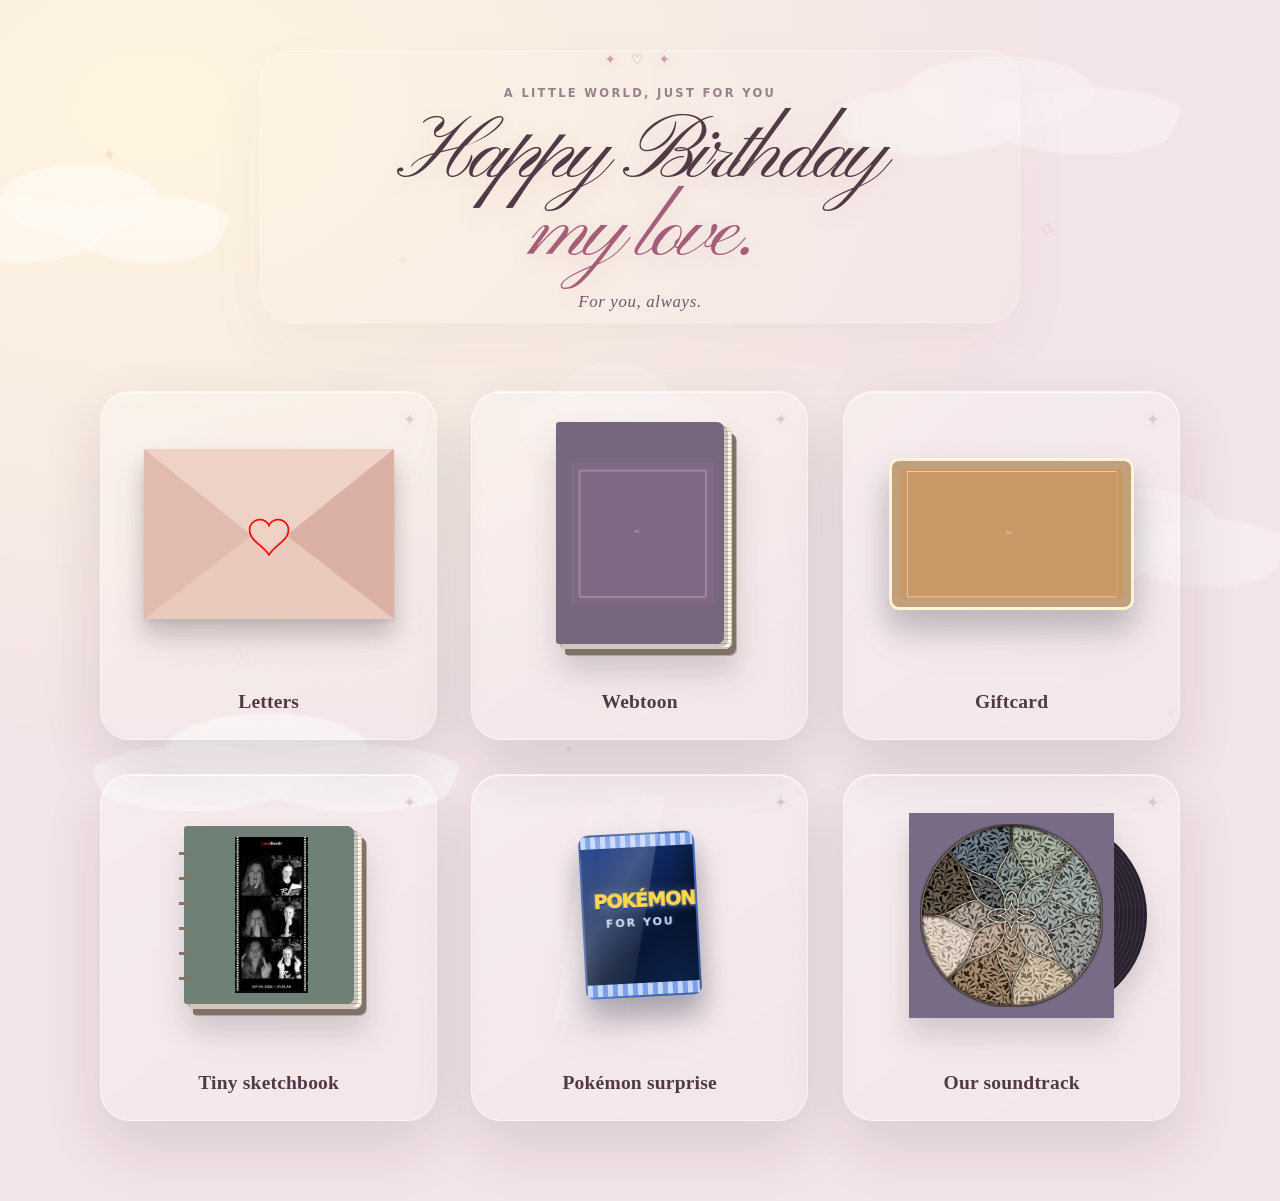
==== index.html @ f8a410ca "Update index.html" ====
<!doctype html>
<html lang="de">
<head>
  <meta charset="utf-8">
  <meta name="viewport" content="width=device-width,initial-scale=1">
  <title>Happy Birthday, my love</title>
  <link rel="stylesheet" href="style.css?v=20-clean-hover">
</head>
<body data-view="home" class="pretty-site">
  <!-- Hintergrund und Startansicht; die Inhalte stehen direkt im Script darunter. -->
  <div class="cloud-sky" aria-hidden="true"><i></i><i></i><i></i><i></i><i></i></div>
<div class="heart-sky" aria-hidden="true"><span style="--i:0;--x:3%;--size:12px;--duration:16s;--delay:-0s">✦</span><span style="--i:1;--x:20%;--size:18px;--duration:19s;--delay:-2s">✦</span><span style="--i:2;--x:37%;--size:24px;--duration:22s;--delay:-4s">✦</span><span style="--i:3;--x:54%;--size:12px;--duration:25s;--delay:-6s">✦</span><span style="--i:4;--x:71%;--size:18px;--duration:28s;--delay:-8s">✦</span><span style="--i:5;--x:88%;--size:24px;--duration:16s;--delay:-10s">✦</span><span style="--i:6;--x:5%;--size:12px;--duration:19s;--delay:-12s">✦</span><span style="--i:7;--x:22%;--size:18px;--duration:22s;--delay:-14s">✦</span><span style="--i:8;--x:39%;--size:24px;--duration:25s;--delay:-16s">✦</span><span style="--i:9;--x:56%;--size:12px;--duration:28s;--delay:-18s">✦</span><span style="--i:10;--x:73%;--size:18px;--duration:16s;--delay:-20s">✦</span><span style="--i:11;--x:90%;--size:24px;--duration:19s;--delay:-22s">✦</span><span style="--i:12;--x:7%;--size:12px;--duration:22s;--delay:-24s">✦</span><span style="--i:13;--x:24%;--size:18px;--duration:25s;--delay:-26s">✦</span><span style="--i:14;--x:41%;--size:24px;--duration:28s;--delay:-28s">✦</span><span style="--i:15;--x:58%;--size:12px;--duration:16s;--delay:-30s">✦</span></div>
<div class="symbol-sky" aria-hidden="true">
  <span style="--x:8%;--y:16%;--s:18px;--d:18s;--r:-12deg">✦</span>
  <span style="--x:18%;--y:72%;--s:22px;--d:23s;--r:16deg">♡</span>
  <span style="--x:31%;--y:28%;--s:14px;--d:20s;--r:8deg">✧</span>
  <span style="--x:44%;--y:82%;--s:18px;--d:24s;--r:-9deg">⋆</span>
  <span style="--x:57%;--y:18%;--s:21px;--d:21s;--r:13deg">♡</span>
  <span style="--x:69%;--y:66%;--s:16px;--d:19s;--r:-14deg">✦</span>
  <span style="--x:81%;--y:24%;--s:24px;--d:25s;--r:10deg">✧</span>
  <span style="--x:91%;--y:78%;--s:17px;--d:22s;--r:-6deg">⋆</span>
</div>
<main id="app"><header><p class="eyebrow">a little world, just for you</p><h1 tabindex="-1">Happy Birthday<br><em>my love.</em></h1><p class="subtitle">For you, always.</p></header><section class="collection" aria-label="Deine Sammlung"><a href="#letters" class="keepsake letters-link" data-open="letters" aria-label="Letters öffnen"><span class="animation-stage"><span class="object envelope animated-object"><span class="env-back"></span><span class="note"></span><span class="fold left-fold"></span><span class="fold right-fold"></span><span class="fold bottom-fold"></span><span class="flap"></span><span class="static-placeholder" aria-hidden="true"></span></span></span><span class="label">Letters</span></a><a href="#webtoon" class="keepsake webtoon-link" data-open="webtoon" aria-label="Webtoon öffnen"><span class="animation-stage"><span class="object book webtoon animated-object"><span class="pages"></span><span class="inner-page"></span><span class="cover"><span class="static-placeholder" aria-hidden="true"></span></span></span></span><span class="label">Webtoon</span></a><a href="#giftcard" class="keepsake giftcard-link" data-open="giftcard" aria-label="Giftcard öffnen"><span class="animation-stage"><span class="object gift animated-object"><span class="gift-face"><span class="static-placeholder" aria-hidden="true"></span></span></span></span><span class="label">Giftcard</span></a><a href="#sketchbook" class="keepsake sketchbook-link" data-open="sketchbook" aria-label="Tiny sketchbook öffnen"><span class="animation-stage"><span class="object book sketchbook animated-object"><span class="pages"></span><span class="inner-page"></span><span class="cover"><span class="static-placeholder" aria-hidden="true"></span></span></span></span><span class="label">Tiny sketchbook</span></a><a href="#pokemon" class="keepsake pokemon-link" data-open="pokemon" aria-label="Pokémon pack öffnen"><span class="animation-stage"><span class="object pokemon-pack-mini animated-object"><span class="pack-gloss"></span><span class="pack-badge">POKÉMON</span><span class="pack-sub">for you</span></span></span><span class="label">Pokémon surprise</span></a><a href="#vinyl" class="keepsake vinyl-link" data-open="vinyl" aria-label="Our soundtrack öffnen"><span class="animation-stage"><span class="object record animated-object"><span class="disc"></span><span class="sleeve"><span class="static-placeholder" aria-hidden="true"></span></span></span></span><span class="label">Our soundtrack</span></a></section><noscript>Bitte aktiviere JavaScript.</noscript></main>
  <div class="curtain" aria-hidden="true"></div>
<dialog id="image-viewer" aria-label="Große Bildansicht"><div class="viewer-frame"><button class="viewer-close" aria-label="Bild schließen" autofocus>×</button><img alt=""></div></dialog>
<script>
/* ======================================================================
   1. DEINE INHALTE — NUR DIESEN BEREICH BEARBEITEN
   ======================================================================
   Leere Bildpfade "" zeigen die eingebauten Platzhalter.
   Beispiel: "assets/webtoon/cover.png". PNG anschließend dort hochladen.
   Dateinamen sind Vorschläge, keine Pflicht. Groß-/Kleinschreibung beachten.
   Zeilenumbrüche im Brieftext: \n, oder mehrzeiligen Text in Backticks setzen.
   Weitere Bilder/Seiten durch Kopieren eines Eintrags ergänzen.
*/
window.CONTENT = {
  // PLATTENSPIELER: Bild innen auf dem aufgeklappten Deckel.
  playerLid: "assets/Vinyl2.JPG", // assets/music/lid.png

  // ZEHN BILDER IM HINTERGRUND — sichtbar, solange Musik läuft.
  musicPhotos: [
    "assets/Vinyl1.PNG", // assets/music/photo-01.png
    "assets/2.JPG", // assets/music/photo-02.png
    "assets/3.JPG", // assets/music/photo-03.png
    "assets/4.JPG", // assets/music/photo-04.png
    "assets/5.JPG", // assets/music/photo-05.png
    "assets/6.JPG", // assets/music/photo-06.png
    "assets/7.JPG", // assets/music/photo-07.png
    "assets/8.JPG", // assets/music/photo-08.png
    "assets/9.JPG", // assets/music/photo-09.png
    "assets/10.JPG"  // assets/music/photo-10.png
  ],
  // MUSIK: z. B. "assets/song.MP3"; leer = Demo-Melodie.
  audio: "assets/song.MP3",

  // MITTIGES BRIEFSIEGEL: z. B. "assets/seal.PNG"
  seal: "assets/seal.PNG",

  // TITELBILDER DER STARTSEITE
  covers: {
    webtoon: "",    // assets/webtoon/cover.png
    giftcard: "",   // assets/giftcards/cover.png
    sketchbook: "assets/15.JPG", // assets/sketchbook/cover.png
    vinyl: "assets/Vinyl1.PNG"       // assets/music/cover.png
  },

  // ZWEI HORIZONTALE GUTSCHEINE: Bild bleibt vollständig sichtbar.
  giftcards: [
    "", // assets/giftcards/card-01.png
    ""  // assets/giftcards/card-02.png
  ],

  // WEBTOON: Panels von oben nach unten, beliebig viele Einträge möglich.
  comic: [
    "", // assets/webtoon/panel-01.png
    "", // assets/webtoon/panel-02.png
    "", // assets/webtoon/panel-03.png
    ""  // assets/webtoon/panel-04.png
  ],

  // SKETCHBOOK: Jede innere Liste ist EINE Seite; 2–3 PNGs empfohlen.
  sketchPages: [
    ["assets/1.JPG", "assets/2.JPG", "assets/3.JPG"], // Seite 1: assets/sketchbook/page-01-a.png usw.
    ["assets/4.JPG", "assets/5.JPG", "assets/6.JPG"], // Seite 2
    ["assets/7.JPG", "assets/8.JPG", "assets/9.JPG"], // Seite 3
    ["assets/10.JPG", "assets/11.JPG", "assets/12.JPG"], // Seite 4
    ["assets/13.JPG", "assets/14.JPG", "assets/15.JPG"], // Seite 5
    ["assets/16.JPG", "assets/17.JPG", "assets/18.JPG"], // Seite 6
    ["", "", ""], // Seite 7
    ["", "", ""]  // Seite 8
  ],

  // POKÉMON PACK: Hier später einfach deine Dateien einsetzen.
  pokemon: {
    packCover: "", // z. B. assets/pokemon/pack.png
    reveals: [
      "assets/pokemon1.PNG", // assets/pokemon/photo-01.png
      "assets/pokemon2.PNG", // assets/pokemon/photo-02.png
      "assets/pokemon3.PNG", // assets/pokemon/photo-03.png
      "assets/pokemon4.PNG"  // assets/pokemon/finale.gif
    ]
  },

  // BRIEFE: title = Bezeichnung, audio = MP3-Pfad, image = optionales PNG.
  // Beispiel: audio: "assets/letters/open-if-sad.mp3"
  letters: [
    // BRIEF 01
    { title: "Open if it is your birthday", audio: "assets/birthday.mp3", image: "" },
    // BRIEF 02
    { title: "Open if you miss me…", audio: "", image: "" },
    // BRIEF 03
    { title: "Open if you can't sleep…", audio: "", image: "" },
    // BRIEF 04
    { title: "Open if you need a hug…", audio: "", image: "" },
    // BRIEF 05
    { title: "Open if you feel happy…", audio: "", image: "" },
    // BRIEF 06
    { title: "Open if it's raining…", audio: "", image: "" },
    // BRIEF 07
    { title: "Open if you're overthinking…", audio: "", image: "" },
    // BRIEF 08
    { title: "Open if you need courage…", audio: "", image: "" },
    // BRIEF 09
    { title: "Open if you feel lonely…", audio: "", image: "" },
    // BRIEF 10
    { title: "Open if you need a smile…", audio: "", image: "" },
    // BRIEF 11
    { title: "Open if you had a bad day…", audio: "", image: "" },
    // BRIEF 12
    { title: "Open if you want to dream…", audio: "", image: "" },
    // BRIEF 13
    { title: "Open if you're proud of yourself…", audio: "", image: "" },
    // BRIEF 14
    { title: "Open if you need a break…", audio: "", image: "" },
    // BRIEF 15
    { title: "Open if you feel lost…", audio: "", image: "" },
    // BRIEF 16
    { title: "Open if it's your birthday…", audio: "", image: "" },
    // BRIEF 17
    { title: "Open if you need motivation…", audio: "", image: "" },
    // BRIEF 18
    { title: "Open if you're bored…", audio: "", image: "" },
    // BRIEF 19
    { title: "Open if you want a memory…", audio: "", image: "" },
    // BRIEF 20
    { title: "Open if you need reassurance…", audio: "", image: "" },
    // BRIEF 21
    { title: "Open if you're feeling curious…", audio: "", image: "" },
    // BRIEF 22
    { title: "Open if you need some magic…", audio: "", image: "" },
    // BRIEF 23
    { title: "Open if you want an adventure…", audio: "", image: "" },
    // BRIEF 24
    { title: "Open if you need to feel loved…", audio: "", image: "" },
    // BRIEF 25
    { title: "Open if you just want to…", audio: "", image: "" }
  ]
};
/* FARBSTIMMUNGEN: Hintergrund, Verlauf, Schrift, kleine Texte, Akzent, Herzen/Sterne. */
window.PAGE_MOODS = {
 home: ['#f3e4e7','#fff5df','#513946','#755668','#a45e79','#bc789259'],
 letters: ['#eee1cb','#fff8e8','#594737','#78634e','#986c53','#ac856050'],
 letter: ['#eee1cb','#fff8e8','#594737','#78634e','#986c53','#ac856050'],
 webtoon: ['#11172e','#302749','#f2edff','#c0b9d9','#cfb9f4','#ece2ffa3'],
 giftcard: ['#dbeef8','#f2faff','#304f67','#536f85','#5c87a6','#74a6c34d'],
 sketchbook: ['#e2e5d4','#f7f2e3','#435443','#63715b','#788866','#8b9a6952'],
 pokemon: ['#0b1535','#16295c','#eef4ff','#aebde1','#6f8fff','#7fa0ff66'],
 vinyl: ['#dedddd','#f1eee9','#48454d','#68616b','#8a7785','#8f889148']
};
/* ================= ENDE DEINER INHALTE ================= */

/* 2. EINGEBETTETE PLATZHALTER UND DEMO — NICHT BEARBEITEN */
const PLACEHOLDERS = ["[data-uri]", "[data-uri]", "[data-uri]", "[data-uri]", "[data-uri]", "[data-uri]", "[data-uri]", "[data-uri]"];
const DEMO_MP3 = '[data-uri]';

// Technische Platzhalter-Auflösung: nicht bearbeiten.
const cfg = window.CONTENT;
cfg.audio = cfg.audio || DEMO_MP3;
cfg.playerLid = cfg.playerLid || PLACEHOLDERS[1];
cfg.musicPhotos = cfg.musicPhotos.map(src => src || PLACEHOLDERS[2]);
cfg.seal = cfg.seal || PLACEHOLDERS[5];
for (const [key,index] of Object.entries({webtoon:0,giftcard:4,sketchbook:6,vinyl:1})) cfg.covers[key] ||= PLACEHOLDERS[index];
cfg.giftcards = cfg.giftcards.map(src => src || PLACEHOLDERS[4]);
cfg.comic = cfg.comic.map(src => src || PLACEHOLDERS[3]);
cfg.sketchPages = cfg.sketchPages.map(page => page.map(src => src || PLACEHOLDERS[2]));
/* 3. NAVIGATION UND ANIMATIONEN */
const viewer=document.querySelector('#image-viewer');
function showPicture(src,alt){const img=viewer.querySelector('img');img.src=src;img.alt=alt;viewer.showModal();}
viewer.querySelector('button').onclick=()=>viewer.close();
viewer.addEventListener('click',e=>{if(e.target===viewer)viewer.close();});
let opening=false, navigationToken=0;
const pause = ms => new Promise(resolve=>setTimeout(resolve,window.matchMedia('(prefers-reduced-motion: reduce)').matches?20:ms));
function render() {
 opening=false;
 document.body.classList.remove('opening-scene','leaving');
 document.querySelector('.record-theatre')?.remove();
 navigationToken++;opening=false;
 document.body.classList.remove('opening-scene','leaving');
document.querySelectorAll('audio').forEach(a=>a.pause());
document.querySelector('.record-theatre')?.remove();
const C = window.CONTENT;
const app = document.querySelector('#app');
const route = location.hash.slice(1) || 'home';
const view = route.split('?')[0];
document.body.dataset.view = view;
document.body.classList.remove('music-playing');
document.querySelector('.music-rain')?.remove();
document.querySelector('#image-viewer')?.close();
// Apply the mood on every navigation, including browser Back and direct links.

const mood=window.PAGE_MOODS[view]||window.PAGE_MOODS.home;
['bg','wash','ink','muted','accent','motif'].forEach((key,i)=>document.body.style.setProperty('--'+key,mood[i]));
document.documentElement.style.backgroundColor=mood[0];
document.body.style.background=`radial-gradient(ellipse at 12% 12%, ${mood[1]}, transparent 58%), ${mood[0]}`;
document.body.style.backgroundAttachment='fixed';
document.body.style.color=mood[2];
document.querySelectorAll('.heart-sky span').forEach(star => { star.textContent = '✦'; });
const esc = s => String(s).replace(/[&<>"']/g,c=>({'&':'&amp;','<':'&lt;','>':'&gt;','"':'&quot;',"'":'&#39;'}[c]));
const pic = (src, cls='', alt='') => `<img class="${cls}" src="${esc(src)}" alt="${esc(alt)}">`;
const back = (url='#home') => `<a class="back" href="${url}">← zurück</a>`;
const heading = (title,sub='') => `<header><p class="eyebrow">a little world, just for you</p><h1 tabindex="-1">${title}</h1>${sub?`<p class="subtitle">${sub}</p>`:''}</header>`;
function object(type) {
 if(type==='letters') return `<span class="object envelope animated-object"><span class="env-back"></span><span class="note"></span><span class="fold left-fold"></span><span class="fold right-fold"></span><span class="fold bottom-fold"></span><span class="flap"></span>${pic(C.seal,'seal')}</span>`;
 if(['webtoon','sketchbook'].includes(type)) return `<span class="object book ${type} animated-object"><span class="pages"></span><span class="inner-page">${pic(type==='webtoon' ? (C.comic[0]||C.covers.webtoon) : (C.sketchPages[0]?.[0]||C.covers.sketchbook),'opening-preview')}</span><span class="cover">${pic(C.covers[type])}</span></span>`;
 if(type==='giftcard') return `<span class="object gift animated-object"><span class="gift-face">${pic(C.covers.giftcard)}</span></span>`;
  if(type==='pokemon') return `<span class="object pokemon-pack-mini animated-object"><span class="pack-gloss"></span><span class="pack-badge">POKÉMON</span><span class="pack-sub">for you</span></span>`;
 return `<span class="object record animated-object"><span class="disc"></span><span class="sleeve">${pic(C.covers.vinyl)}</span></span>`;
}
const names={letters:'Letters',webtoon:'Webtoon',giftcard:'Giftcard',sketchbook:'Tiny sketchbook',pokemon:'Pokémon surprise',vinyl:'Our soundtrack'};
function link(type,label=names[type],href=`#${type}`) {return `<a href="${href}" class="keepsake ${type}-link" data-open="${type}" aria-label="${esc(label)} öffnen"><span class="animation-stage">${object(type)}</span><span class="label">${esc(label)}</span></a>`;}
if(view==='home') {
 app.innerHTML=heading('Happy Birthday<br><em>my love.</em>','For you, always.')+`<section class="collection" aria-label="Deine Sammlung">${Object.keys(names).map(t=>link(t)).join('')}</section>`;
 app.dataset.animatedHome='1';
 requestAnimationFrame(()=>document.querySelectorAll('.keepsake').forEach((card,i)=>card.style.setProperty('--delay',(i*90)+'ms')));
}
if(view==='letters') app.innerHTML=back()+heading('Letters','For every version of your day.')+`<section class="letter-grid">${C.letters.map((l,i)=>link('letters',l.title,`#letter?id=${i}`)).join('')}</section>`;
if(view==='letter') {
 const id=Number(new URLSearchParams(route.split('?')[1] || '').get('id')||0);const l=C.letters[id];
 app.innerHTML=back('#letters')+(l?`<article class="letter-paper"><p class="eyebrow">a little voice note for you</p><h1 tabindex="-1">${esc(l.title)}</h1><div class="letter-audio-wrap"><div class="letter-audio-icon" aria-hidden="true">♫</div><p class="letter-audio-label">Press play whenever you need this.</p>${l.audio?`<audio class="letter-audio" controls preload="metadata" src="${esc(l.audio)}"></audio>`:`<div class="letter-audio-placeholder"><strong>Add your MP3 here</strong><span>Set <code>audio: "assets/letters/your-file.mp3"</code> for this letter.</span></div>`}${l.image?pic(l.image,'letter-image','Dein Brief'):''}</div><span class="signature">♡</span></article>`:heading('Brief nicht gefunden'));
}
if(view==='webtoon') app.innerHTML=back()+heading('Webtoon')+`<section class="comic" aria-label="Comic">${C.comic.map((src,i)=>pic(src,'',`Comic-Panel ${i+1}`)).join('')}</section>`;
if(view==='giftcard') app.innerHTML=back()+heading('Something just for you.')+`<div class="gift-duo">${(C.giftcards || [C.covers.giftcard,C.covers.giftcard]).slice(0,2).map((src,i)=>`<button class="landscape-gift" style="--gift-i:${i}" data-expand="${esc(src)}" aria-label="Gutschein ${i+1} vergrößern">${pic(src,'',`Gutschein ${i+1}`)}</button>`).join('')}</div>`;
function turntable() {return `<div class="player-perspective"><div class="turntable"><div class="player-lid">${pic(C.playerLid,'lid-art','Deckelbild')}</div><div class="deck"><div class="platter"></div><div class="disc player-record"></div><div class="tonearm"><i></i></div><div class="power-light"></div><span class="deck-name">OUR SOUNDTRACK</span></div><div class="deck-front"></div><div class="deck-side"></div><div class="deck-left"></div><div class="deck-back"></div><div class="deck-bottom"></div><div class="record-jacket">${pic(C.covers.vinyl)}</div></div></div>`;}

if(view==='pokemon'){
  const cfg = C.pokemon || {packCover:"",reveals:["","","",""]};
  const revealMarkup = (cfg.reveals||[]).map((src,i)=>{
    const isGif=i===3;
    return `<article class="pokemon-reveal ${isGif?'finale':''}" data-reveal="${i}">
      <div class="pokemon-card-media">
        ${src
          ? `<img src="${esc(src)}" alt="${isGif?'Final GIF':'Photo '+(i+1)}">`
          : `<div class="pokemon-placeholder"><span>${isGif?'GIF':'PHOTO '+(i+1)}</span><small>${isGif?'assets/pokemon/finale.gif':'assets/pokemon/photo-0'+(i+1)+'.png'}</small></div>`
        }
      </div>
      <p>${isGif?'final surprise ♡':'memory '+(i+1)}</p>
    </article>`;
  }).join('');

  const packVisual = cfg.packCover
    ? `<img src="${esc(cfg.packCover)}" alt="Pokémon pack cover">`
    : `<span class="pack-face"><span class="pack-shine"></span><b>POKÉMON</b><em>special pack</em><small>tap to open</small></span>`;

  app.innerHTML = back()+heading('Pokémon surprise','Tap the pack to rip it open.')+`
    <section class="pokemon-stage">
      <button class="pokemon-pack split-pack" id="pokemon-pack" type="button" aria-label="Open Pokémon pack">
        <span class="pack-base">${packVisual}<span class="tear tear-left"></span><span class="tear tear-right"></span></span>
        <span class="split-left" aria-hidden="true">${packVisual}<span class="tear tear-left"></span><span class="tear tear-right"></span></span>
        <span class="split-right" aria-hidden="true">${packVisual}<span class="tear tear-left"></span><span class="tear tear-right"></span></span>
        <span class="split-flash" aria-hidden="true"></span>
      </button>
      <div class="pokemon-reveal-stack" id="pokemon-reveal-stack">${revealMarkup}</div>
      <button class="pokemon-next" id="pokemon-next" type="button" hidden>Reveal next</button>
    </section>`;

  const pack=document.getElementById('pokemon-pack');
  const next=document.getElementById('pokemon-next');
  const cards=[...document.querySelectorAll('.pokemon-reveal')];
  let step=-1;

  const showNext=()=>{
    step++;
    if(step<cards.length){
      cards[step].classList.add('shown');
      if(step===cards.length-1) next.hidden=true;
    }
  };

  if(pack){
    pack.addEventListener('click',()=>{
      if(pack.classList.contains('opened')) return;
      const stage=document.querySelector('.pokemon-stage');
      pack.classList.add('charging');
      stage?.classList.add('pokemon-opening');

      setTimeout(()=>pack.classList.add('splitting'),180);
      setTimeout(()=>stage?.classList.add('impact'),360);
      setTimeout(()=>pack.classList.add('opened'),430);

      setTimeout(()=>{
        stage?.classList.remove('impact');
        pack.classList.add('gone');
        showNext();
        if(next) next.hidden=cards.length<=1;
      },980);
    });
  }
  if(next) next.addEventListener('click',showNext);
}

if(view!=='pokemon' && view==='vinyl') {
 app.innerHTML=back()+heading('Our soundtrack.','One more song. Just us.')+`<section class="record-room ready">${turntable()}</section><div class="audio-panel"><audio controls preload="metadata" src="${esc(C.audio)}" aria-label="Musik abspielen oder pausieren"></audio><p id="audio-status" role="status"></p></div>`;
 const audio=app.querySelector('audio'); const room=app.querySelector('.record-room');
 const rain=document.createElement('div');rain.className='music-rain';rain.setAttribute('aria-hidden','true');
 rain.innerHTML=C.musicPhotos.slice(0,10).map((src,i)=>`<div class="falling-photo" style="--x:${4+i*9.5}%;--delay:${-i*1.7}s;--duration:${17+i%4*2}s;--tilt:${i%2?-9:8}deg">${pic(src)}</div>`).join('');document.body.append(rain);
 audio.addEventListener('play',()=>{room.classList.add('playing');document.body.classList.add('music-playing');});
 ['pause','ended'].forEach(event=>audio.addEventListener(event,()=>{room.classList.remove('playing');document.body.classList.remove('music-playing');}));
 audio.addEventListener('error',()=>{document.querySelector('#audio-status').textContent='Die Musik ist gerade nicht verfügbar.';});
}
if(view!=='pokemon' && view==='sketchbook') {
 let page=0,busy=false;
 app.innerHTML=back()+heading('Tiny sketchbook')+`<div class="spread" aria-label="Skizzenbuch"><div id="left-page" class="sketch-page"></div><div id="right-page" class="sketch-page"></div><div class="curl-sheet" aria-hidden="true"></div></div><nav class="page-controls" aria-label="Buchseiten"><button id="prev">← Zurück</button><span id="page-count" aria-live="polite"></span><button id="next">Weiter →</button></nav>`;
 const pages=C.sketchPages, spread=app.querySelector('.spread'),left=app.querySelector('#left-page'),right=app.querySelector('#right-page'),sheet=app.querySelector('.curl-sheet'),prev=app.querySelector('#prev'),next=app.querySelector('#next'),count=app.querySelector('#page-count');
 const markup=n=>(pages[n]||[]).map((src,i)=>pic(src,'',`Zeichnung ${i+1} auf Seite ${n+1}`)).join('');
 function paint(){left.innerHTML=markup(page);right.innerHTML=markup(page+1);count.textContent=`${page+1}–${Math.min(page+2,pages.length)} / ${pages.length}`;prev.disabled=busy||page===0;next.disabled=busy||page+2>=pages.length;}
 async function turn(dir){
  if(busy||page+dir*2<0||page+dir*2>=pages.length)return;
  busy=true;paint();const dest=page+dir*2,N=14;
  const front=dir>0?page+1:dest+1,backPage=dir>0?dest:page;
  if(dir>0)right.innerHTML=markup(dest+1);else left.innerHTML=markup(dest);
  sheet.innerHTML=Array.from({length:N},(_,i)=>`<div class="curl-strip"><div class="curl-face"><div class="sketch-page sheet-art" style="left:${-i*100}%">${markup(front)}</div></div><div class="curl-face curl-back"><div class="sketch-page sheet-art" style="left:${-(N-1-i)*100}%">${markup(backPage)}</div></div></div>`).join('');
  sheet.style.setProperty('--strips',N);sheet.hidden=false;sheet.style.display='block';
  const strips=[...sheet.children],width=spread.clientWidth/2,step=width/N;
  const duration=window.matchMedia('(prefers-reduced-motion: reduce)').matches?0:1200;
  await new Promise(resolve=>{let start;function frame(now){if(!sheet.isConnected){resolve();return;}if(start===undefined)start=now;const t=duration?Math.min((now-start)/duration,1):1;const ease=t*t*(3-2*t);const progress=dir>0?ease:1-ease;let x=0,z=0;
   strips.forEach((strip,i)=>{const angle=-Math.PI*progress+Math.sin(Math.PI*progress)*.95*(i/N-.5);strip.style.width=(step+.35)+'px';strip.style.transform=`translate3d(${x}px,0,${z}px) rotateY(${angle}rad)`;x+=step*Math.cos(angle);z-=step*Math.sin(angle);});
   if(t<1)requestAnimationFrame(frame);else resolve();}requestAnimationFrame(frame);});
  if(!sheet.isConnected)return;page=dest;busy=false;paint();sheet.style.display='none';sheet.innerHTML='';
 }
 prev.onclick=()=>turn(-1);next.onclick=()=>turn(1);paint();
}
document.querySelectorAll('[data-open]').forEach(el=>el.addEventListener('click',async e=>{
 if(e.ctrlKey||e.metaKey||e.shiftKey||e.altKey||e.button!==0)return;
 e.preventDefault();
 const href=el.getAttribute('href');
 if(!href)return;

 const type=el.dataset.open;
 const animatedTypes=['letters','webtoon','sketchbook','vinyl'];
 const timing={letters:560,webtoon:650,sketchbook:650,vinyl:720};

 if(animatedTypes.includes(type)){
   if(el.classList.contains('opening-active')) return;
   el.classList.add('opening-active');
   await pause(timing[type]||520);
 }

 document.querySelector('.record-theatre')?.remove();
 document.body.classList.remove('opening-scene','leaving');

 if(location.hash===href){
   render();
   window.scrollTo(0,0);
 }else{
   location.hash=href;
 }
}));
document.querySelectorAll('.treat-flip').forEach(b=>b.onclick=()=>{const flipped=b.classList.toggle('flipped');b.setAttribute('aria-pressed',flipped);const img=b.querySelector('.treat-back img');if(img)showPicture(img.src,img.alt);});
function motionToggle(id,target,off,on){const b=document.querySelector(id);if(b)b.onclick=()=>{const paused=document.querySelector(target).classList.toggle('paused');b.setAttribute('aria-pressed',paused);b.textContent=paused?on:off;};}
document.querySelectorAll('[data-expand]').forEach(b=>b.onclick=()=>showPicture(b.dataset.expand,b.querySelector('img')?.alt||'Bild'));
document.title=(names[view]|| (view==='letter'?'Dein Brief':'Just for you'))+' · For you';

}
window.addEventListener('hashchange',()=>{render();window.scrollTo(0,0);document.querySelector('h1')?.focus({preventScroll:true});});
window.addEventListener('pageshow',()=>{document.querySelector('.record-theatre')?.remove();document.body.classList.remove('opening-scene','leaving');opening=false;});
render();



</script>
</body>
</html>
---- style.css ----
/* ==================================================================
   1. FARB-BASIS — AKTIVE MOODS IN index.html UNTER PAGE_MOODS
   bg: Hintergrund | wash: sanfter Verlauf | ink: Schrift
   muted: kleine Texte | accent: Akzente | motif: Herzen/Sterne
   ================================================================== */
:root {
  --bg: #f3e4e7; --wash: #fff5df; --ink: #513946; --muted: #755668;
  --accent: #a45e79; --motif: #bc789259; --paper: #fff9ef; --overlay: #f0e3eae8;
}
body[data-view="letters"], body[data-view="letter"] {
  --bg: #eee1cb; --wash: #fff8e8; --ink: #594737; --muted: #78634e;
  --accent: #986c53; --motif: #ac856050; --paper: #fffaed;
}
body[data-view="webtoon"] {
  --bg: #11172e; --wash: #302749; --ink: #f2edff; --muted: #c0b9d9;
  --accent: #cfb9f4; --motif: #ece2ffa3; --paper: #23233d;
}
body[data-view="giftcard"] {
  --bg: #dbeef8; --wash: #f2faff; --ink: #304f67; --muted: #536f85;
  --accent: #5c87a6; --motif: #74a6c34d;
}
body[data-view="sketchbook"] {
  --bg: #e2e5d4; --wash: #f7f2e3; --ink: #435443; --muted: #63715b;
  --accent: #788866; --motif: #8b9a6952; --paper: #f9f6e8;
}
body[data-view="treats"] {
  --bg: #f7dce8; --wash: #fff0f5; --ink: #743e59; --muted: #91556f;
  --accent: #b7688b; --motif: #ce779d61;
}
body[data-view="vinyl"] {
  --bg: #dedddd; --wash: #f1eee9; --ink: #48454d; --muted: #68616b;
  --accent: #8a7785; --motif: #8f889148; --overlay: #e6e3e5ed;
}

/* 2. LAYOUT, OBJEKTE UND ANIMATIONEN */
* {
  box-sizing: border-box;
}

body {
  margin-top: 0px;
  margin-right: 0px;
  margin-bottom: 0px;
  margin-left: 0px;
  margin: 0px;
  background: var(--bg);
  color: var(--ink);
  font-family: system-ui, sans-serif;
  min-height: 100vh;
}

body:before {
  content: "";
  position: fixed;
  inset: -36px;
  background-image: radial-gradient(rgba(169, 154, 152, 0.376) 1px, transparent 1.4px);
  background-size: 27px 27px;
  animation: dots 18s ease-in-out infinite alternate;
  pointer-events: none;
  z-index: -1;
}

@keyframes dots {
  100% {
    transform: translate(12px,9px);
  }

}

main {
  max-width: 1160px;
  margin-top: auto;
  margin-right: auto;
  margin-bottom: auto;
  margin-left: auto;
  margin: auto;
  padding-top: 48px;
  padding-right: 30px;
  padding-bottom: 90px;
  padding-left: 30px;
  padding: 48px 30px 90px;
}

header {
  text-align: center;
  margin-top: 24px;
  margin-right: 0px;
  margin-bottom: 66px;
  margin-left: 0px;
  margin: 24px 0px 66px;
}

h1 {
  font-family: Georgia, serif;
  font-size: clamp(2.8rem, 6vw, 4.8rem);
  font-weight: 400;
  letter-spacing: -0.05em;
  margin-top: 0px;
  margin-right: 0px;
  margin-bottom: 0px;
  margin-left: 0px;
  margin: 0px;
  line-height: 1.1;
}

.eyebrow {
  text-transform: uppercase;
  letter-spacing: 0.23em;
  font-size: 0.75rem;
  color: var(--muted);
  margin-bottom: 17px;
}

.subtitle {
  font-family: Georgia, serif;
  font-style: italic;
  color: var(--muted);
  font-size: 1.1rem;
  margin-top: 18px;
}

a {
  color: inherit;
}

.back {
  text-decoration: none;
  display: inline-block;
  padding-top: 12px;
  padding-right: 0px;
  padding-bottom: 12px;
  padding-left: 0px;
  padding: 12px 0px;
  font-size: 0.9rem;
}

button {
  font-style: inherit;
  font-variant: inherit;
  font-weight: inherit;
  font-size: inherit;
  line-height: inherit;
  font-family: inherit;
  font: inherit;
  color: inherit;
  cursor: pointer;
}

button:disabled {
  opacity: 0.35;
  cursor: default;
}

a:focus-visible,button:focus-visible {
  outline: 3px solid var(--rose);
  outline-offset: 8px;
}

.collection {
  display: grid;
  grid-template-columns: repeat(3,1fr);
  gap: 70px 55px;
  padding-top: 10px;
  padding-right: 20px;
  padding-bottom: 10px;
  padding-left: 20px;
  padding: 10px 20px;
}

.keepsake {
  display: flex;
  flex-direction: column;
  align-items: center;
  justify-content: flex-end;
  text-decoration: none;
  gap: 25px;
  perspective: 1000px;
  position: relative;
  min-width: 0px;
}

.label {
  font-family: Georgia, serif;
  font-size: 1.2rem;
  text-align: center;
}

.object {
  display: block;
  position: relative;
  flex-shrink: 0;
  transition: transform .35s;
  transform-style: preserve-3d;
}

.keepsake:hover .object {
  transform: translateY(-9px) rotate(-2deg);
}

.object img {
  width: 100%;
  height: 100%;
  object-fit: cover;
  display: block;
}

.envelope {
  width: 250px;
  height: 170px;
  --env: #e1bbaf;
}

.env-back {
  position: absolute;
  inset: 0px;
  background-image: none;
  background-position: 0% 0%;
  background-position-x: 0%;
  background-position-y: 0%;
  background-size: auto;
  background-repeat: repeat;
  background-origin: padding-box;
  background-clip: border-box;
  background-attachment: scroll;
  background-color: rgb(203, 159, 148);
  background: rgb(203, 159, 148);
  border-radius: 5px;
}

.note {
  position: absolute;
  inset: 12px 16px;
  background: var(--paper);
  border-radius: 3px;
}

.fold {
  position: absolute;
  inset: 0px;
  background: var(--env);
}

.left-fold {
  clip-path: polygon(0 0,55% 56%,0 100%);
  transform-origin: left;
}

.right-fold {
  clip-path: polygon(100% 0,45% 56%,100% 100%);
  transform-origin: right;
  background-image: none;
  background-position: 0% 0%;
  background-position-x: 0%;
  background-position-y: 0%;
  background-size: auto;
  background-repeat: repeat;
  background-origin: padding-box;
  background-clip: border-box;
  background-attachment: scroll;
  background-color: rgb(219, 177, 165);
  background: rgb(219, 177, 165);
}

.bottom-fold {
  clip-path: polygon(0 100%,50% 43%,100% 100%);
  transform-origin: bottom;
  background-image: none;
  background-position: 0% 0%;
  background-position-x: 0%;
  background-position-y: 0%;
  background-size: auto;
  background-repeat: repeat;
  background-origin: padding-box;
  background-clip: border-box;
  background-attachment: scroll;
  background-color: rgb(234, 202, 189);
  background: rgb(234, 202, 189);
}

.flap {
  position: absolute;
  inset: 0px;
  background-image: none;
  background-position: 0% 0%;
  background-position-x: 0%;
  background-position-y: 0%;
  background-size: auto;
  background-repeat: repeat;
  background-origin: padding-box;
  background-clip: border-box;
  background-attachment: scroll;
  background-color: rgb(238, 210, 198);
  background: rgb(238, 210, 198);
  clip-path: polygon(0 0,100% 0,50% 59%);
  transform-origin: top;
}

.envelope .seal {
  position: absolute;
  width: 42px;
  height: 42px;
  left: calc(50% - 21px);
  top: calc(52% - 21px);
  z-index: 5;
  object-fit: contain;
}

.book {
  width: 168px;
  height: 222px;
}

.pages {
  position: absolute;
  inset: 5px -8px -5px 5px;
  border-radius: 3px 7px 7px 3px;
  background-image: repeating-linear-gradient(0deg, rgb(211, 201, 184) 0 1px, rgb(255, 249, 233) 1px 4px);
  background-position: 0% 0%;
  background-position-x: 0%;
  background-position-y: 0%;
  background-size: auto;
  background-repeat: repeat;
  background-origin: padding-box;
  background-clip: border-box;
  background-attachment: scroll;
  background-color: transparent;
  background: repeating-linear-gradient(0deg, rgb(211, 201, 184) 0 1px, rgb(255, 249, 233) 1px 4px);
  border: 1px solid rgb(213, 201, 184);
  border-width: 1px;
  border-style: solid;
  border-color: rgb(213, 201, 184);
  border-top: 1px solid rgb(213, 201, 184);
  border-top-width: 1px;
  border-top-style: solid;
  border-top-color: rgb(213, 201, 184);
  border-right: 1px solid rgb(213, 201, 184);
  border-right-width: 1px;
  border-right-style: solid;
  border-right-color: rgb(213, 201, 184);
  border-bottom: 1px solid rgb(213, 201, 184);
  border-bottom-width: 1px;
  border-bottom-style: solid;
  border-bottom-color: rgb(213, 201, 184);
  border-left: 1px solid rgb(213, 201, 184);
  border-left-width: 1px;
  border-left-style: solid;
  border-left-color: rgb(213, 201, 184);
  border-image: none;
}

.inner-page {
  position: absolute;
  inset: 3px;
  background: var(--paper);
}

.cover {
  position: absolute;
  inset: 0px;
  transform-origin: left;
  transform-style: preserve-3d;
  box-shadow: inset 10px 0 #0002;
}

.cover img {
  border-radius: 2px 5px 5px 2px;
}

.sketchbook {
  height: 178px;
  width: 170px;
}

.sketchbook .cover:before {
  content: "";
  position: absolute;
  z-index: 3;
  left: -5px;
  top: 10px;
  bottom: 10px;
  width: 14px;
  background-image: repeating-linear-gradient(0deg, transparent 0 14px, rgb(128, 119, 107) 14px 17px, transparent 17px 25px);
  background-position: 0% 0%;
  background-position-x: 0%;
  background-position-y: 0%;
  background-size: auto;
  background-repeat: repeat;
  background-origin: padding-box;
  background-clip: border-box;
  background-attachment: scroll;
  background-color: transparent;
  background: repeating-linear-gradient(0deg, transparent 0 14px, rgb(128, 119, 107) 14px 17px, transparent 17px 25px);
}

.gift {
  width: 245px;
  height: 152px;
  perspective: 800px;
}

.gift-face {
  display: block;
  width: 100%;
  height: 100%;
  overflow: hidden;
  border-radius: 10px;
  border: 3px solid rgb(255, 244, 216);
  border-width: 3px;
  border-style: solid;
  border-color: rgb(255, 244, 216);
  border-top: 3px solid rgb(255, 244, 216);
  border-top-width: 3px;
  border-top-style: solid;
  border-top-color: rgb(255, 244, 216);
  border-right: 3px solid rgb(255, 244, 216);
  border-right-width: 3px;
  border-right-style: solid;
  border-right-color: rgb(255, 244, 216);
  border-bottom: 3px solid rgb(255, 244, 216);
  border-bottom-width: 3px;
  border-bottom-style: solid;
  border-bottom-color: rgb(255, 244, 216);
  border-left: 3px solid rgb(255, 244, 216);
  border-left-width: 3px;
  border-left-style: solid;
  border-left-color: rgb(255, 244, 216);
  border-image: none;
}

.gift-face img {
  object-fit: cover;
}

.candy {
  width: 246px;
  height: 130px;
  display: flex;
  align-items: center;
  justify-content: center;
}

.sweet {
  display: grid;
  place-items: center;
  width: 136px;
  height: 93px;
  border-radius: 28px;
  background-image: none;
  background-position: 0% 0%;
  background-position-x: 0%;
  background-position-y: 0%;
  background-size: auto;
  background-repeat: repeat;
  background-origin: padding-box;
  background-clip: border-box;
  background-attachment: scroll;
  background-color: rgb(186, 124, 145);
  background: rgb(186, 124, 145);
  border: 5px double rgb(246, 213, 218);
  border-width: 5px;
  border-style: double;
  border-color: rgb(246, 213, 218);
  border-top: 5px double rgb(246, 213, 218);
  border-top-width: 5px;
  border-top-style: double;
  border-top-color: rgb(246, 213, 218);
  border-right: 5px double rgb(246, 213, 218);
  border-right-width: 5px;
  border-right-style: double;
  border-right-color: rgb(246, 213, 218);
  border-bottom: 5px double rgb(246, 213, 218);
  border-bottom-width: 5px;
  border-bottom-style: double;
  border-bottom-color: rgb(246, 213, 218);
  border-left: 5px double rgb(246, 213, 218);
  border-left-width: 5px;
  border-left-style: double;
  border-left-color: rgb(246, 213, 218);
  border-image: none;
  color: rgb(255, 240, 228);
  font-size: 32px;
  z-index: 1;
}

.wrapper {
  position: absolute;
  top: 20px;
  width: 65px;
  height: 90px;
  background-image: none;
  background-position: 0% 0%;
  background-position-x: 0%;
  background-position-y: 0%;
  background-size: auto;
  background-repeat: repeat;
  background-origin: padding-box;
  background-clip: border-box;
  background-attachment: scroll;
  background-color: rgb(201, 155, 171);
  background: rgb(201, 155, 171);
  clip-path: polygon(0 0,100% 30%,100% 70%,0 100%,10% 70%,0 50%,10% 30%);
}

.wl {
  left: 1px;
}

.wr {
  right: 1px;
  transform: rotate(180deg);
}

.record {
  width: 205px;
  height: 205px;
}

.sleeve {
  position: absolute;
  inset: 0px;
  background-image: none;
  background-position: 0% 0%;
  background-position-x: 0%;
  background-position-y: 0%;
  background-size: auto;
  background-repeat: repeat;
  background-origin: padding-box;
  background-clip: border-box;
  background-attachment: scroll;
  background-color: rgb(121, 105, 137);
  background: rgb(121, 105, 137);
  z-index: 2;
}

.disc {
  border-radius: 50%;
  background-image: repeating-radial-gradient(circle, rgb(38, 33, 44) 0 2px, rgb(55, 48, 60) 3px 4px);
  background-position: 0% 0%;
  background-position-x: 0%;
  background-position-y: 0%;
  background-size: auto;
  background-repeat: repeat;
  background-origin: padding-box;
  background-clip: border-box;
  background-attachment: scroll;
  background-color: transparent;
  background: repeating-radial-gradient(circle, rgb(38, 33, 44) 0 2px, rgb(55, 48, 60) 3px 4px);
  position: absolute;
  aspect-ratio: 1 / 1;
  width: 96%;
  top: 2%;
  left: 20%;
  display: grid;
  place-items: center;
}

.disc:before {
  content: "";
  width: 33%;
  height: 33%;
  background-image: none;
  background-position: 0% 0%;
  background-position-x: 0%;
  background-position-y: 0%;
  background-size: auto;
  background-repeat: repeat;
  background-origin: padding-box;
  background-clip: border-box;
  background-attachment: scroll;
  background-color: rgb(188, 135, 148);
  background: rgb(188, 135, 148);
  border: 10px solid rgb(170, 120, 135);
  border-width: 10px;
  border-style: solid;
  border-color: rgb(170, 120, 135);
  border-top: 10px solid rgb(170, 120, 135);
  border-top-width: 10px;
  border-top-style: solid;
  border-top-color: rgb(170, 120, 135);
  border-right: 10px solid rgb(170, 120, 135);
  border-right-width: 10px;
  border-right-style: solid;
  border-right-color: rgb(170, 120, 135);
  border-bottom: 10px solid rgb(170, 120, 135);
  border-bottom-width: 10px;
  border-bottom-style: solid;
  border-bottom-color: rgb(170, 120, 135);
  border-left: 10px solid rgb(170, 120, 135);
  border-left-width: 10px;
  border-left-style: solid;
  border-left-color: rgb(170, 120, 135);
  border-image: none;
  border-radius: 50%;
}

.disc:after {
  content: "";
  position: absolute;
  width: 5%;
  height: 5%;
  background: var(--bg);
  border-radius: 50%;
}

.opening {
  z-index: 20;
}

.opening .object {
  animation: present 1.8s ease both;
}

.opening .seal {
  animation: seal-away 1.8s both;
}

.opening .flap {
  animation: flap 1.8s both;
}

.opening .note {
  animation: note 1.8s both;
}

.opening .left-fold {
  animation: unfold-left 1.8s both;
}

.opening .right-fold {
  animation: unfold-right 1.8s both;
}

.opening .bottom-fold {
  animation: unfold-bottom 1.8s both;
}

.opening .cover {
  animation: book-open 1.8s both;
}

.opening .gift-face {
  animation: shine 1.8s both;
}

.opening .wl {
  animation: unwrap-left 1.8s both;
}

.opening .wr {
  animation: unwrap-right 1.8s both;
}

.opening .sweet {
  animation: sweet 1.8s both;
}

.opening .record .disc {
  animation: slide-disc 1.8s both;
}

.opening-scene .keepsake:not(.opening) {
  opacity: 0.4;
  transition: opacity .4s;
}

.curtain {
  position: fixed;
  inset: 0px;
  background: var(--bg);
  opacity: 0;
  pointer-events: none;
  z-index: 100;
}

.leaving .curtain {
  animation: curtain .3s forwards;
}

@keyframes curtain {
  100% {
    opacity: 1;
  }

}

@keyframes seal-away {
  20% {
    transform: scale(1.2);
  }

  35%, 100% {
    transform: translateY(40px) rotate(20deg);
    opacity: 0;
  }

}

@keyframes flap {
  20% {
    transform: rotateX(0);
  }

  60%, 100% {
    transform: rotateX(180deg);
  }

}

@keyframes note {
  35% {
    transform: translateY(0);
  }

  75%, 100% {
    transform: translateY(-60px);
  }

}

@keyframes unfold-left {
  40% {
    transform: rotateY(0);
  }

  80%, 100% {
    transform: rotateY(-145deg);
  }

}

@keyframes unfold-right {
  40% {
    transform: rotateY(0);
  }

  80%, 100% {
    transform: rotateY(145deg);
  }

}

@keyframes unfold-bottom {
  40% {
    transform: rotateX(0);
  }

  80%, 100% {
    transform: rotateX(-140deg);
  }

}

@keyframes book-open {
  20% {
    transform: rotateY(-10deg);
  }

  80%, 100% {
    transform: rotateY(-160deg);
  }

}

@keyframes unwrap-left {
  100% {
    transform: translateX(-70px) rotate(-80deg);
    opacity: 0;
  }

}

@keyframes unwrap-right {
  100% {
    transform: translateX(70px) rotate(260deg);
    opacity: 0;
  }

}

@keyframes sweet {
  100% {
    transform: rotate(360deg) scale(1.2);
  }

}

@keyframes slide-disc {
  100% {
    transform: translateX(95px) rotate(110deg);
  }

}

.letter-grid {
  display: grid;
  grid-template-columns: repeat(5,minmax(0,1fr));
  gap: 50px 28px;
}

.letter-grid .envelope {
  width: 155px;
  height: 105px;
}

.letter-grid .label {
  font-size: 0.95rem;
  line-height: 1.4;
}

.letter-grid .seal {
  width: 28px;
  height: 28px;
  left: calc(50% - 14px);
  top: calc(52% - 14px);
}

.letter-paper {
  max-width: 760px;
  min-height: 700px;
  background: var(--paper);
  margin-top: 30px;
  margin-right: auto;
  margin-bottom: 30px;
  margin-left: auto;
  margin: 30px auto;
  padding-top: clamp(28px, 7vw, 80px);
  padding-right: clamp(28px, 7vw, 80px);
  padding-bottom: clamp(28px, 7vw, 80px);
  padding-left: clamp(28px, 7vw, 80px);
  padding: clamp(28px, 7vw, 80px);
  box-shadow: var(--shadow);
}

.letter-paper h1 {
  font-size: clamp(2rem, 5vw, 3.4rem);
}

.letter-text {
  white-space: pre-wrap;
  font-family: Georgia, serif;
  font-size: 1.2rem;
  line-height: 1.9;
  margin-top: 45px;
  margin-right: 0px;
  margin-bottom: 45px;
  margin-left: 0px;
  margin: 45px 0px;
}

.letter-image {
  width: 100%;
  height: auto;
}

.signature {
  font-size: 40px;
  color: var(--rose);
}

.comic {
  max-width: 720px;
  margin-top: auto;
  margin-right: auto;
  margin-bottom: auto;
  margin-left: auto;
  margin: auto;
  background: var(--paper);
}

.comic img {
  display: block;
  width: 100%;
  height: auto;
}

.gift-stage {
  display: grid;
  place-items: center;
  min-height: 420px;
}

.floating-gift {
  width: min(540px, 80vw);
  max-height: 65vh;
  object-fit: contain;
  border-radius: 14px;
  box-shadow: 0 0 45px #e8bb7a77,0 0 100px #e8bb7a66;
  animation: float 5s ease-in-out infinite;
}

.vinyl-stage {
  position: relative;
  width: min(600px, 80vw);
  aspect-ratio: 1.4 / 1;
  margin-top: 60px;
  margin-right: auto;
  margin-bottom: 60px;
  margin-left: auto;
  margin: 60px auto;
}

.vinyl-disc {
  width: 68%;
  top: 0px;
  left: 30%;
}

.vinyl-sleeve {
  position: absolute;
  left: 0px;
  top: 0px;
  width: 52%;
  height: 96%;
  z-index: 2;
  box-shadow: 15px 5px 25px #0002;
}

.vinyl-sleeve img {
  width: 100%;
  height: 100%;
  object-fit: cover;
}

.spinning {
  animation: spin 10s linear infinite;
}

@keyframes spin {
  100% {
    transform: rotate(360deg);
  }

}

@keyframes float {
  50% {
    transform: translateY(-16px) rotate(2deg);
  }

}

.motion-toggle {
  display: block;
  margin-top: 0px;
  margin-right: auto;
  margin-bottom: 22px;
  margin-left: auto;
  margin: 0px auto 22px;
  background-image: none;
  background-position: 0% 0%;
  background-position-x: 0%;
  background-position-y: 0%;
  background-size: auto;
  background-repeat: repeat;
  background-origin: padding-box;
  background-clip: border-box;
  background-attachment: scroll;
  background-color: transparent;
  background: transparent;
  border: 1px solid rgb(173, 155, 163);
  border-width: 1px;
  border-style: solid;
  border-color: rgb(173, 155, 163);
  border-top: 1px solid rgb(173, 155, 163);
  border-top-width: 1px;
  border-top-style: solid;
  border-top-color: rgb(173, 155, 163);
  border-right: 1px solid rgb(173, 155, 163);
  border-right-width: 1px;
  border-right-style: solid;
  border-right-color: rgb(173, 155, 163);
  border-bottom: 1px solid rgb(173, 155, 163);
  border-bottom-width: 1px;
  border-bottom-style: solid;
  border-bottom-color: rgb(173, 155, 163);
  border-left: 1px solid rgb(173, 155, 163);
  border-left-width: 1px;
  border-left-style: solid;
  border-left-color: rgb(173, 155, 163);
  border-image: none;
  border-radius: 20px;
  padding-top: 9px;
  padding-right: 18px;
  padding-bottom: 9px;
  padding-left: 18px;
  padding: 9px 18px;
  font-size: 0.9rem;
}

.paused,.paused * {
  animation-play-state: paused !important;
}

.spread {
  width: min(870px, 100%);
  aspect-ratio: 1.5 / 1;
  position: relative;
  margin-top: 0px;
  margin-right: auto;
  margin-bottom: 0px;
  margin-left: auto;
  margin: 0px auto;
  display: grid;
  grid-template-columns: 1fr 1fr;
  perspective: 1700px;
  box-shadow: var(--shadow);
  border: 8px solid rgb(116, 128, 121);
  border-width: 8px;
  border-style: solid;
  border-color: rgb(116, 128, 121);
  border-top: 8px solid rgb(116, 128, 121);
  border-top-width: 8px;
  border-top-style: solid;
  border-top-color: rgb(116, 128, 121);
  border-right: 8px solid rgb(116, 128, 121);
  border-right-width: 8px;
  border-right-style: solid;
  border-right-color: rgb(116, 128, 121);
  border-bottom: 8px solid rgb(116, 128, 121);
  border-bottom-width: 8px;
  border-bottom-style: solid;
  border-bottom-color: rgb(116, 128, 121);
  border-left: 8px solid rgb(116, 128, 121);
  border-left-width: 8px;
  border-left-style: solid;
  border-left-color: rgb(116, 128, 121);
  border-image: none;
  border-radius: 7px;
}

.sketch-page {
  display: grid;
  grid-template-columns: 1fr 1fr;
  gap: 14px;
  padding-top: 25px;
  padding-right: 25px;
  padding-bottom: 25px;
  padding-left: 25px;
  padding: 25px;
  background-image: none;
  background-position: 0% 0%;
  background-position-x: 0%;
  background-position-y: 0%;
  background-size: auto;
  background-repeat: repeat;
  background-origin: padding-box;
  background-clip: border-box;
  background-attachment: scroll;
  background-color: rgb(255, 249, 235);
  background: rgb(255, 249, 235);
  align-content: center;
  overflow: hidden;
}

.sketch-page:first-child {
  border-right: 1px solid rgb(199, 191, 176);
  border-right-width: 1px;
  border-right-style: solid;
  border-right-color: rgb(199, 191, 176);
  box-shadow: inset -16px 0 20px #6a604318;
}

.sketch-page img {
  width: 100%;
  min-height: 0px;
  max-height: 210px;
  object-fit: contain;
  background-image: none;
  background-position: 0% 0%;
  background-position-x: 0%;
  background-position-y: 0%;
  background-size: auto;
  background-repeat: repeat;
  background-origin: padding-box;
  background-clip: border-box;
  background-attachment: scroll;
  background-color: rgb(229, 217, 199);
  background: rgb(229, 217, 199);
  transform: rotate(-3deg);
}

.sketch-page img:first-child {
  grid-column: span 2;
  width: 65%;
  justify-self: center;
  transform: rotate(4deg);
}

.turning-page {
  display: none;
  position: absolute;
  width: 50%;
  height: 100%;
  top: 0px;
  z-index: 5;
  backface-visibility: hidden;
}

.forward {
  left: 50%;
  transform-origin: left;
  animation: turn-forward .85s ease-in-out;
}

.backward {
  left: 0px;
  transform-origin: right;
  animation: turn-back .85s ease-in-out;
}

@keyframes turn-forward {
  100% {
    transform: rotateY(-180deg);
  }

}

@keyframes turn-back {
  100% {
    transform: rotateY(180deg);
  }

}

.page-controls {
  display: flex;
  align-items: center;
  justify-content: center;
  gap: 25px;
  margin-top: 32px;
}

.page-controls button {
  padding-top: 12px;
  padding-right: 18px;
  padding-bottom: 12px;
  padding-left: 18px;
  padding: 12px 18px;
  border: 1px solid rgb(171, 155, 162);
  border-width: 1px;
  border-style: solid;
  border-color: rgb(171, 155, 162);
  border-top: 1px solid rgb(171, 155, 162);
  border-top-width: 1px;
  border-top-style: solid;
  border-top-color: rgb(171, 155, 162);
  border-right: 1px solid rgb(171, 155, 162);
  border-right-width: 1px;
  border-right-style: solid;
  border-right-color: rgb(171, 155, 162);
  border-bottom: 1px solid rgb(171, 155, 162);
  border-bottom-width: 1px;
  border-bottom-style: solid;
  border-bottom-color: rgb(171, 155, 162);
  border-left: 1px solid rgb(171, 155, 162);
  border-left-width: 1px;
  border-left-style: solid;
  border-left-color: rgb(171, 155, 162);
  border-image: none;
  border-radius: 25px;
  background-image: none;
  background-position: 0% 0%;
  background-position-x: 0%;
  background-position-y: 0%;
  background-size: auto;
  background-repeat: repeat;
  background-origin: padding-box;
  background-clip: border-box;
  background-attachment: scroll;
  background-color: transparent;
  background: transparent;
}

.treat-cloud {
  position: relative;
  height: 620px;
  max-width: 900px;
  margin-top: auto;
  margin-right: auto;
  margin-bottom: auto;
  margin-left: auto;
  margin: auto;
  overflow: hidden;
}

.treat-orbit {
  position: absolute;
  left: 8%;
  top: 40px;
  animation: orbit 13s ease-in-out infinite;
  animation-delay: var(--delay);
}

.treat-orbit:nth-child(3n+1) {
  left: 8%;
}

.treat-orbit:nth-child(3n+2) {
  left: 35%;
}

.treat-orbit:nth-child(3n) {
  left: 60%;
}

.treat-orbit:nth-child(n+4) {
  top: 300px;
}

.treat-flip {
  display: block;
  position: relative;
  width: 230px;
  height: 155px;
  border: 0px;
  border-width: 0px;
  border-style: none;
  border-color: currentcolor;
  border-top: 0px;
  border-top-width: 0px;
  border-top-style: none;
  border-top-color: currentcolor;
  border-right: 0px;
  border-right-width: 0px;
  border-right-style: none;
  border-right-color: currentcolor;
  border-bottom: 0px;
  border-bottom-width: 0px;
  border-bottom-style: none;
  border-bottom-color: currentcolor;
  border-left: 0px;
  border-left-width: 0px;
  border-left-style: none;
  border-left-color: currentcolor;
  border-image: none;
  background-image: none;
  background-position: 0% 0%;
  background-position-x: 0%;
  background-position-y: 0%;
  background-size: auto;
  background-repeat: repeat;
  background-origin: padding-box;
  background-clip: border-box;
  background-attachment: scroll;
  background-color: transparent;
  background: transparent;
  perspective: 900px;
}

.treat-front,.treat-back {
  position: absolute;
  inset: 0px;
  display: grid;
  place-items: center;
  backface-visibility: hidden;
  transition: transform .9s cubic-bezier(.2,.7,.2,1);
}

.treat-front .object {
  transform: scale(.9);
}

.treat-back {
  transform: rotateY(180deg);
}

.treat-back img {
  width: 160px;
  height: 145px;
  object-fit: contain;
}

.flipped .treat-front {
  transform: rotateY(-180deg);
}

.flipped .treat-back {
  transform: rotateY(0);
}

.treat-orbit:focus-within,.treat-orbit:hover {
  animation-play-state: paused;
  z-index: 8;
}

@keyframes orbit {
  0%, 100% {
    transform: translate(-40px,0) rotate(-8deg);
  }

  35% {
    transform: translate(65px,75px) rotate(9deg);
  }

  70% {
    transform: translate(-15px,-30px) rotate(-3deg);
  }

}

@media (max-width:950px) {
  .collection {
    gap: 65px 30px;
  }

  .envelope {
    width: 210px;
    height: 143px;
  }

  .gift {
    width: 210px;
    height: 135px;
  }

  .letter-grid {
    grid-template-columns: repeat(3,minmax(0,1fr));
  }

}

@media (max-width:700px) {
  main {
    padding-top: 24px;
    padding-right: 20px;
    padding-bottom: 60px;
    padding-left: 20px;
    padding: 24px 20px 60px;
  }

  .collection {
    grid-template-columns: repeat(2,minmax(0,1fr));
    gap: 55px 20px;
    padding-top: 0px;
    padding-right: 0px;
    padding-bottom: 0px;
    padding-left: 0px;
    padding: 0px;
  }

  .collection .object {
    zoom: 0.78;
  }

  .letter-grid {
    grid-template-columns: repeat(2,minmax(0,1fr));
    gap: 35px 20px;
  }

  .letter-grid .envelope {
    width: 140px;
    height: 95px;
  }

  .label {
    font-size: 1.05rem;
  }

  header {
    margin-bottom: 50px;
  }

  .spread {
    aspect-ratio: 1.05 / 1;
  }

  .sketch-page {
    padding-top: 10px;
    padding-right: 10px;
    padding-bottom: 10px;
    padding-left: 10px;
    padding: 10px;
    gap: 10px;
  }

  .page-controls {
    gap: 10px;
    font-size: 0.85rem;
  }

  .treat-cloud {
    height: 650px;
  }

  .treat-orbit {
    scale: 0.7;
    transform-origin: left center;
  }

  .treat-orbit:nth-child(odd) {
    left: 0px;
  }

  .treat-orbit:nth-child(even) {
    left: 50%;
  }

  .treat-orbit:nth-child(3),.treat-orbit:nth-child(4) {
    top: 220px;
  }

  .treat-orbit:nth-child(5),.treat-orbit:nth-child(6) {
    top: 410px;
  }

  .vinyl-stage {
    margin-top: 50px;
    margin-right: auto;
    margin-bottom: 50px;
    margin-left: auto;
    margin: 50px auto;
  }

  .letter-paper {
    min-height: 70vh;
  }

  .gift-stage {
    min-height: 340px;
  }

}

@media (prefers-reduced-motion:reduce) {
  *,*:before,*:after {
    animation-duration: 0.01ms !important;
    animation-iteration-count: 1 !important;
    transition-duration: 0.01ms !important;
  }

  .treat-orbit {
    animation: none;
  }

  .spinning,.floating-gift {
    animation: none;
  }

}

body {
  isolation: isolate;
}

h1:focus {
  outline: none;
}

.cover,.flap {
  backface-visibility: visible;
}

html {
  overflow-x: hidden;
}

@media (max-width:380px) {
  .collection .object {
    zoom: 0.6;
  }

  .letter-grid .envelope {
    width: 125px;
    height: 85px;
  }

  .page-controls {
    gap: 6px;
  }

  .page-controls button {
    padding-top: 10px;
    padding-right: 10px;
    padding-bottom: 10px;
    padding-left: 10px;
    padding: 10px;
  }

  .treat-orbit:nth-child(even) {
    left: 40%;
  }

}

body {
  background-attachment: fixed;
}

body:before {
  opacity: 0.4;
}

.heart-sky {
  position: fixed;
  inset: 0px;
  overflow: hidden;
  z-index: -1;
  pointer-events: none;
}

.heart-sky span {
  position: absolute;
  left: var(--x);
  bottom: -80px;
  font-family: Georgia, serif;
  font-size: var(--size);
  color: rgba(191, 123, 146, 0.36);
  text-shadow: 0 3px 8px #aa718133;
  animation: heart-rise var(--duration) linear var(--delay) infinite;
}

@keyframes heart-rise {
  0% {
    transform: translate3d(0,0,0) rotate(-15deg);
    opacity: 0;
  }

  15%, 80% {
    opacity: 0.7;
  }

  50% {
    transform: translate3d(30px,-55vh,0) rotate(15deg);
  }

  100% {
    transform: translate3d(-15px,-115vh,0) rotate(-10deg);
    opacity: 0;
  }

}

header h1 {
  font-family: "Birthday Script", "URW Chancery L", "Apple Chancery", Georgia, serif;
  font-size: clamp(3.5rem, 7.8vw, 6.5rem);
  letter-spacing: -0.02em;
  line-height: 1.03;
  text-shadow: 0 3px 0 #fff7;
}

header h1 em {
  font-style: normal;
  color: rgb(169, 95, 123);
}

.subtitle {
  font-size: 1.3rem;
}

header {
  margin-bottom: 74px;
}

.collection {
  gap: 80px 55px;
}

.keepsake {
  transform-style: preserve-3d;
  transition: transform .4s,filter .4s;
}

.keepsake:hover,.keepsake:focus-visible {
  transform: translateY(-5px) scale(1.045);
}

.collection .object {
  animation: object-hover 5s ease-in-out infinite;
}

.collection .keepsake:nth-child(even) .object {
  animation-delay: -2.2s;
}

.collection .keepsake:nth-child(3n) .object {
  animation-delay: -3.8s;
}

@keyframes object-hover {
  0%, 100% {
    transform: translateY(0) rotateX(8deg) rotateY(-10deg) rotateZ(-2deg);
  }

  50% {
    transform: translateY(-12px) rotateX(-5deg) rotateY(10deg) rotateZ(2deg);
  }

}

.collection .opening .object,.opening .object {
  animation: present 2.1s ease both;
}

@keyframes present {
  25%, 80% {
    transform: translateY(-26px) scale(1.2) rotateY(-6deg);
  }

  100% {
    transform: translateY(-30px) scale(1.2);
  }

}

.book .pages {
  box-shadow: 4px 6px 0 #80716b,5px 7px 0 #bfa89b;
}

.book .cover {
  box-shadow: 4px 3px 0 #4c3a4544;
}

.gift {
  transform-style: preserve-3d;
}

.gift-face {
  box-shadow: 1px 1px 0 #b99779,2px 2px 0 #b99779,3px 3px 0 #b99779,4px 4px 0 #b99779,5px 5px 0 #b99779,7px 10px 14px #7148453d;
  position: relative;
}

.sweet {
  background-image: linear-gradient(120deg, rgb(221, 176, 190), rgb(173, 99, 127) 45%, rgb(216, 160, 179) 68%, rgb(148, 84, 115));
  background-position: 0% 0%;
  background-position-x: 0%;
  background-position-y: 0%;
  background-size: auto;
  background-repeat: repeat;
  background-origin: padding-box;
  background-clip: border-box;
  background-attachment: scroll;
  background-color: transparent;
  background: linear-gradient(120deg, rgb(221, 176, 190), rgb(173, 99, 127) 45%, rgb(216, 160, 179) 68%, rgb(148, 84, 115));
  box-shadow: inset 0 10px 14px #fff4,inset -8px -12px 14px #4b223144,5px 7px 0 #925168;
}

.wrapper {
  background-image: repeating-linear-gradient(85deg, rgb(215, 165, 187) 0 7px, rgba(182, 124, 151, 0.6) 9px 11px, rgb(237, 203, 216) 13px 18px);
  background-position: 0% 0%;
  background-position-x: 0%;
  background-position-y: 0%;
  background-size: auto;
  background-repeat: repeat;
  background-origin: padding-box;
  background-clip: border-box;
  background-attachment: scroll;
  background-color: transparent;
  background: repeating-linear-gradient(85deg, rgb(215, 165, 187) 0 7px, rgba(182, 124, 151, 0.6) 9px 11px, rgb(237, 203, 216) 13px 18px);
}

.envelope {
  transform-style: flat;
}

.env-back {
  z-index: 0;
}

.note {
  z-index: 1;
  box-shadow: 0 2px 4px #71524122;
}

.fold {
  z-index: 3;
}

.flap {
  z-index: 4;
}

.opening .note {
  animation: paper-out 2.1s both;
}

.opening .flap {
  animation: envelope-lid 2.1s both;
}

.opening .fold {
  backface-visibility: hidden;
}

@keyframes envelope-lid {
  0%, 15% {
    transform: rotateX(0);
    z-index: 4;
  }

  45%, 100% {
    transform: rotateX(180deg);
    z-index: 0;
  }

}

@keyframes paper-out {
  0%, 30% {
    transform: translateY(0);
    z-index: 1;
  }

  58% {
    transform: translateY(-105%);
    z-index: 1;
  }

  59% {
    transform: translateY(-105%);
    z-index: 6;
  }

  80%, 100% {
    transform: translateY(-45%) scale(1.06);
    z-index: 6;
    box-shadow: 0 15px 22px #71524133;
  }

}

.opening .seal {
  animation-duration: 2.1s;
}

.opening .left-fold,.opening .right-fold,.opening .bottom-fold {
  animation-duration: 2.1s;
}

.gift-duo {
  display: flex;
  justify-content: center;
  align-items: center;
  gap: clamp(24px, 7vw, 85px);
  min-height: 440px;
  perspective: 1200px;
  padding-top: 28px;
  padding-right: 12px;
  padding-bottom: 60px;
  padding-left: 12px;
  padding: 28px 12px 60px;
}

.portrait-gift {
  width: min(260px, 36vw);
  aspect-ratio: 0.64 / 1;
  position: relative;
  transform-style: preserve-3d;
  border-radius: 17px;
  box-shadow: 2px 3px 0 #b89570,4px 6px 0 #b89570,8px 22px 30px #8e63723b,0 0 45px #fff0c9bd;
  animation: gift-sway 5s ease-in-out infinite;
  animation-delay: calc(var(--gift-i)*-2.5s);
}

.portrait-gift img {
  width: 100%;
  height: 100%;
  object-fit: cover;
  border-radius: 17px;
  border: 3px solid rgb(255, 240, 217);
  border-width: 3px;
  border-style: solid;
  border-color: rgb(255, 240, 217);
  border-top: 3px solid rgb(255, 240, 217);
  border-top-width: 3px;
  border-top-style: solid;
  border-top-color: rgb(255, 240, 217);
  border-right: 3px solid rgb(255, 240, 217);
  border-right-width: 3px;
  border-right-style: solid;
  border-right-color: rgb(255, 240, 217);
  border-bottom: 3px solid rgb(255, 240, 217);
  border-bottom-width: 3px;
  border-bottom-style: solid;
  border-bottom-color: rgb(255, 240, 217);
  border-left: 3px solid rgb(255, 240, 217);
  border-left-width: 3px;
  border-left-style: solid;
  border-left-color: rgb(255, 240, 217);
  border-image: none;
}

@keyframes gift-sway {
  0%, 100% {
    transform: translateY(0) rotateY(-12deg) rotateZ(-3deg);
  }

  50% {
    transform: translateY(-24px) rotateY(13deg) rotateZ(3deg);
  }

}

.spread {
  isolation: isolate;
  overflow: visible;
  perspective: 1800px;
  transform: rotateX(3deg);
  transform-style: preserve-3d;
}

.curl-sheet {
  position: absolute;
  left: 50%;
  top: 0px;
  width: 50%;
  height: 100%;
  z-index: 8;
  transform-style: preserve-3d;
  pointer-events: none;
  display: none;
}

.curl-strip {
  position: absolute;
  left: 0px;
  top: 0px;
  height: 100%;
  transform-origin: left center;
  transform-style: preserve-3d;
}

.curl-face {
  position: absolute;
  inset: 0px;
  overflow: hidden;
  background-image: none;
  background-position: 0% 0%;
  background-position-x: 0%;
  background-position-y: 0%;
  background-size: auto;
  background-repeat: repeat;
  background-origin: padding-box;
  background-clip: border-box;
  background-attachment: scroll;
  background-color: rgb(255, 249, 235);
  background: rgb(255, 249, 235);
  backface-visibility: hidden;
  -webkit-backface-visibility: hidden;
}

.curl-back {
  transform: rotateY(180deg);
}

.curl-face .sheet-art {
  position: absolute;
  top: 0px;
  height: 100%;
  width: calc(var(--strips)*100%);
  max-width: none;
  border: 0px;
  border-width: 0px;
  border-style: none;
  border-color: currentcolor;
  border-top: 0px;
  border-top-width: 0px;
  border-top-style: none;
  border-top-color: currentcolor;
  border-right: 0px;
  border-right-width: 0px;
  border-right-style: none;
  border-right-color: currentcolor;
  border-bottom: 0px;
  border-bottom-width: 0px;
  border-bottom-style: none;
  border-bottom-color: currentcolor;
  border-left: 0px;
  border-left-width: 0px;
  border-left-style: none;
  border-left-color: currentcolor;
  border-image: none;
  box-shadow: none;
}

.curl-face:after {
  content: "";
  position: absolute;
  inset: 0px;
  box-shadow: inset -1px 0 #795d3512;
  pointer-events: none;
}

.treat-cloud {
  perspective: 1100px;
  overflow: hidden;
}

.treat-orbit {
  animation: orbit-fast 6s ease-in-out infinite;
  animation-delay: var(--delay);
  transform-style: preserve-3d;
}

.treat-orbit:nth-child(even) {
  animation-direction: reverse;
  animation-duration: 7s;
}

.treat-orbit:nth-child(3n) {
  animation-duration: 5.5s;
}

@keyframes orbit-fast {
  0%, 100% {
    transform: translate3d(-45px,15px,-100px) rotateX(-12deg) rotateY(-24deg) rotateZ(-15deg);
    z-index: 1;
  }

  30% {
    transform: translate3d(75px,130px,110px) rotateX(20deg) rotateY(28deg) rotateZ(22deg);
    z-index: 7;
  }

  65% {
    transform: translate3d(-100px,-95px,30px) rotateX(-18deg) rotateY(-20deg) rotateZ(-10deg);
    z-index: 4;
  }

}

.treat-flip {
  transform-style: preserve-3d;
}

.treat-back img {
  border-radius: 15px;
  box-shadow: 5px 5px 0 #b9889c,12px 20px 20px #6b435144;
}

.record-theatre {
  position: fixed;
  inset: 0px;
  z-index: 60;
  display: grid;
  place-items: center;
  background-image: none;
  background-position: 0% 0%;
  background-position-x: 0%;
  background-position-y: 0%;
  background-size: auto;
  background-repeat: repeat;
  background-origin: padding-box;
  background-clip: border-box;
  background-attachment: scroll;
  background-color: rgba(240, 227, 234, 0.87);
  background: rgba(240, 227, 234, 0.87);
  backdrop-filter: blur(8px);
  animation: theatre-in .35s both;
}

.record-room {
  margin-top: 20px;
  margin-right: auto;
  margin-bottom: 0px;
  margin-left: auto;
  margin: 20px auto 0px;
  max-width: 850px;
  min-height: 430px;
}

.player-perspective {
  width: min(660px, 90vw);
  height: 400px;
  margin-top: auto;
  margin-right: auto;
  margin-bottom: auto;
  margin-left: auto;
  margin: auto;
  perspective: 1500px;
  display: grid;
  place-items: center;
}

.turntable {
  width: 430px;
  height: 300px;
  position: relative;
  transform-style: preserve-3d;
  transform: rotateX(57deg) rotateZ(-23deg);
}

.deck {
  position: absolute;
  inset: 0px;
  background-image: linear-gradient(145deg, rgb(185, 132, 113), rgb(112, 75, 74));
  background-position: 0% 0%;
  background-position-x: 0%;
  background-position-y: 0%;
  background-size: auto;
  background-repeat: repeat;
  background-origin: padding-box;
  background-clip: border-box;
  background-attachment: scroll;
  background-color: transparent;
  background: linear-gradient(145deg, rgb(185, 132, 113), rgb(112, 75, 74));
  border: 10px solid rgb(113, 76, 76);
  border-width: 10px;
  border-style: solid;
  border-color: rgb(113, 76, 76);
  border-top: 10px solid rgb(113, 76, 76);
  border-top-width: 10px;
  border-top-style: solid;
  border-top-color: rgb(113, 76, 76);
  border-right: 10px solid rgb(113, 76, 76);
  border-right-width: 10px;
  border-right-style: solid;
  border-right-color: rgb(113, 76, 76);
  border-bottom: 10px solid rgb(113, 76, 76);
  border-bottom-width: 10px;
  border-bottom-style: solid;
  border-bottom-color: rgb(113, 76, 76);
  border-left: 10px solid rgb(113, 76, 76);
  border-left-width: 10px;
  border-left-style: solid;
  border-left-color: rgb(113, 76, 76);
  border-image: none;
  border-radius: 9px;
  transform-style: preserve-3d;
  box-shadow: 0 30px 45px #3b233755;
}

.deck-front {
  position: absolute;
  left: 0px;
  top: 100%;
  width: 100%;
  height: 35px;
  background-image: linear-gradient(rgb(108, 72, 73), rgb(72, 51, 59));
  background-position: 0% 0%;
  background-position-x: 0%;
  background-position-y: 0%;
  background-size: auto;
  background-repeat: repeat;
  background-origin: padding-box;
  background-clip: border-box;
  background-attachment: scroll;
  background-color: transparent;
  background: linear-gradient(rgb(108, 72, 73), rgb(72, 51, 59));
  transform-origin: top;
  transform: rotateX(-90deg);
  border-radius: 0 0 6px 6px;
}

.deck-side {
  position: absolute;
  left: 100%;
  top: 0px;
  height: 100%;
  width: 35px;
  background-image: none;
  background-position: 0% 0%;
  background-position-x: 0%;
  background-position-y: 0%;
  background-size: auto;
  background-repeat: repeat;
  background-origin: padding-box;
  background-clip: border-box;
  background-attachment: scroll;
  background-color: rgb(88, 61, 68);
  background: rgb(88, 61, 68);
  transform-origin: left;
  transform: rotateY(90deg);
}

.player-lid {
  position: absolute;
  inset: 0px;
  border: 10px solid rgb(139, 101, 102);
  border-width: 10px;
  border-style: solid;
  border-color: rgb(139, 101, 102);
  border-top: 10px solid rgb(139, 101, 102);
  border-top-width: 10px;
  border-top-style: solid;
  border-top-color: rgb(139, 101, 102);
  border-right: 10px solid rgb(139, 101, 102);
  border-right-width: 10px;
  border-right-style: solid;
  border-right-color: rgb(139, 101, 102);
  border-bottom: 10px solid rgb(139, 101, 102);
  border-bottom-width: 10px;
  border-bottom-style: solid;
  border-bottom-color: rgb(139, 101, 102);
  border-left: 10px solid rgb(139, 101, 102);
  border-left-width: 10px;
  border-left-style: solid;
  border-left-color: rgb(139, 101, 102);
  border-image: none;
  background-image: linear-gradient(140deg, rgba(216, 184, 189, 0.72), rgba(153, 119, 132, 0.6));
  background-position: 0% 0%;
  background-position-x: 0%;
  background-position-y: 0%;
  background-size: auto;
  background-repeat: repeat;
  background-origin: padding-box;
  background-clip: border-box;
  background-attachment: scroll;
  background-color: transparent;
  background: linear-gradient(140deg, rgba(216, 184, 189, 0.72), rgba(153, 119, 132, 0.6));
  transform-origin: top;
  transform-style: preserve-3d;
  transform: translateZ(8px) rotateX(102deg);
  border-radius: 9px;
  display: grid;
  place-items: center;
  color: rgb(251, 232, 223);
  box-shadow: inset 0 0 0 5px #ce9da770;
}

.player-lid span {
  font-family: "Birthday Script", Georgia, serif;
  font-size: 44px;
  transform: rotateX(180deg);
}

.platter {
  position: absolute;
  width: 230px;
  height: 230px;
  left: 22px;
  top: 22px;
  border: 9px solid rgb(193, 177, 185);
  border-width: 9px;
  border-style: solid;
  border-color: rgb(193, 177, 185);
  border-top: 9px solid rgb(193, 177, 185);
  border-top-width: 9px;
  border-top-style: solid;
  border-top-color: rgb(193, 177, 185);
  border-right: 9px solid rgb(193, 177, 185);
  border-right-width: 9px;
  border-right-style: solid;
  border-right-color: rgb(193, 177, 185);
  border-bottom: 9px solid rgb(193, 177, 185);
  border-bottom-width: 9px;
  border-bottom-style: solid;
  border-bottom-color: rgb(193, 177, 185);
  border-left: 9px solid rgb(193, 177, 185);
  border-left-width: 9px;
  border-left-style: solid;
  border-left-color: rgb(193, 177, 185);
  border-image: none;
  border-radius: 50%;
  background-image: repeating-radial-gradient(rgb(55, 48, 58) 0 3px, rgb(104, 96, 109) 3px 5px);
  background-position: 0% 0%;
  background-position-x: 0%;
  background-position-y: 0%;
  background-size: auto;
  background-repeat: repeat;
  background-origin: padding-box;
  background-clip: border-box;
  background-attachment: scroll;
  background-color: transparent;
  background: repeating-radial-gradient(rgb(55, 48, 58) 0 3px, rgb(104, 96, 109) 3px 5px);
  box-shadow: 0 4px 0 #433644;
  transform: translateZ(4px);
}

.player-record.disc {
  width: 222px;
  left: 26px;
  top: 26px;
  transform: translateZ(10px);
  box-shadow: 0 4px 0 #18131c;
}

.player-record.disc:after {
  background-image: none;
  background-position: 0% 0%;
  background-position-x: 0%;
  background-position-y: 0%;
  background-size: auto;
  background-repeat: repeat;
  background-origin: padding-box;
  background-clip: border-box;
  background-attachment: scroll;
  background-color: rgb(229, 212, 206);
  background: rgb(229, 212, 206);
  box-shadow: 0 0 2px #fff;
}

.tonearm {
  position: absolute;
  left: 321px;
  top: 42px;
  width: 13px;
  height: 180px;
  border-radius: 12px;
  background-image: linear-gradient(90deg, rgb(151, 139, 153), rgb(238, 227, 230) 45%, rgb(143, 127, 145));
  background-position: 0% 0%;
  background-position-x: 0%;
  background-position-y: 0%;
  background-size: auto;
  background-repeat: repeat;
  background-origin: padding-box;
  background-clip: border-box;
  background-attachment: scroll;
  background-color: transparent;
  background: linear-gradient(90deg, rgb(151, 139, 153), rgb(238, 227, 230) 45%, rgb(143, 127, 145));
  transform-origin: 6px 6px;
  transform: translateZ(18px) rotateZ(0deg);
  transition: transform 1s;
  box-shadow: 3px 4px 4px #21182144;
}

.tonearm:before {
  content: "";
  position: absolute;
  width: 37px;
  height: 37px;
  border-radius: 50%;
  background-image: radial-gradient(rgb(170, 170, 170), rgb(66, 55, 67));
  background-position: 0% 0%;
  background-position-x: 0%;
  background-position-y: 0%;
  background-size: auto;
  background-repeat: repeat;
  background-origin: padding-box;
  background-clip: border-box;
  background-attachment: scroll;
  background-color: transparent;
  background: radial-gradient(rgb(170, 170, 170), rgb(66, 55, 67));
  left: -12px;
  top: -12px;
}

.tonearm i {
  position: absolute;
  width: 24px;
  height: 42px;
  bottom: -10px;
  left: -6px;
  background-image: none;
  background-position: 0% 0%;
  background-position-x: 0%;
  background-position-y: 0%;
  background-size: auto;
  background-repeat: repeat;
  background-origin: padding-box;
  background-clip: border-box;
  background-attachment: scroll;
  background-color: rgb(54, 45, 59);
  background: rgb(54, 45, 59);
  border-radius: 4px;
}

.power-light {
  position: absolute;
  right: 40px;
  bottom: 27px;
  width: 11px;
  height: 11px;
  border-radius: 50%;
  background-image: none;
  background-position: 0% 0%;
  background-position-x: 0%;
  background-position-y: 0%;
  background-size: auto;
  background-repeat: repeat;
  background-origin: padding-box;
  background-clip: border-box;
  background-attachment: scroll;
  background-color: rgb(231, 168, 128);
  background: rgb(231, 168, 128);
  box-shadow: 0 0 8px #ffd1ac;
}

.deck-name {
  position: absolute;
  left: 28px;
  bottom: 10px;
  font-size: 10px;
  letter-spacing: 3px;
  color: rgb(234, 209, 197);
}

.record-jacket {
  position: absolute;
  left: -80px;
  top: 70px;
  width: 145px;
  height: 180px;
  transform: translateZ(28px) rotateZ(-12deg);
  box-shadow: 5px 7px 0 #584457,10px 10px 25px #0004;
}

.record-jacket img {
  width: 100%;
  height: 100%;
  object-fit: cover;
}

.record-room.playing .player-record {
  animation: platter-spin 3s linear infinite;
}

.record-room.playing .tonearm {
  transform: translateZ(13px) rotateZ(28deg);
}

@keyframes platter-spin {
  100% {
    transform: translateZ(10px) rotateZ(360deg);
  }

}

.record-theatre .player-lid {
  animation: lid-lift 4.6s both;
}

.record-theatre .player-record {
  animation: record-load 4.6s both;
}

.record-theatre .record-jacket {
  animation: jacket-away 4.6s both;
}

.record-theatre .tonearm {
  animation: arm-lower 4.6s both;
}

.record-theatre .turntable {
  animation: camera-reveal 4.6s both;
}

@keyframes lid-lift {
  0%, 8% {
    transform: translateZ(36px) rotateX(0);
  }

  35%, 100% {
    transform: translateZ(8px) rotateX(102deg);
  }

}

@keyframes record-load {
  0%, 20% {
    opacity: 0;
    transform: translate3d(-140px,40px,140px) rotateZ(-35deg);
  }

  30% {
    opacity: 1;
    transform: translate3d(-110px,0,150px) rotateZ(-25deg);
  }

  55% {
    transform: translate3d(0,0,160px) rotateZ(50deg);
  }

  74% {
    transform: translate3d(0,0,10px) rotateZ(90deg);
  }

  100% {
    transform: translate3d(0,0,10px) rotateZ(230deg);
  }

}

@keyframes jacket-away {
  0%, 20% {
    transform: translate3d(-70px,0,140px) rotateZ(-20deg);
  }

  60%, 100% {
    transform: translate3d(0,0,28px) rotateZ(-12deg);
  }

}

@keyframes camera-reveal {
  0% {
    transform: rotateX(68deg) rotateZ(-32deg) scale(.78);
  }

  50%, 100% {
    transform: rotateX(57deg) rotateZ(-23deg) scale(1);
  }

}

@keyframes theatre-in {
  0% {
    opacity: 0;
  }

  100% {
    opacity: 1;
  }

}

.audio-panel {
  max-width: 480px;
  margin-top: 0px;
  margin-right: auto;
  margin-bottom: 0px;
  margin-left: auto;
  margin: 0px auto;
  text-align: center;
}

.audio-panel p {
  font-size: 0.9rem;
  color: rgb(129, 101, 119);
}

.audio-panel audio {
  width: 100%;
  accent-color: rgb(174, 113, 142);
}

.audio-upload {
  display: inline-flex;
  position: relative;
  margin-top: 15px;
  margin-right: auto;
  margin-bottom: 15px;
  margin-left: auto;
  margin: 15px auto;
  padding-top: 10px;
  padding-right: 18px;
  padding-bottom: 10px;
  padding-left: 18px;
  padding: 10px 18px;
  border: 1px solid rgb(179, 144, 164);
  border-width: 1px;
  border-style: solid;
  border-color: rgb(179, 144, 164);
  border-top: 1px solid rgb(179, 144, 164);
  border-top-width: 1px;
  border-top-style: solid;
  border-top-color: rgb(179, 144, 164);
  border-right: 1px solid rgb(179, 144, 164);
  border-right-width: 1px;
  border-right-style: solid;
  border-right-color: rgb(179, 144, 164);
  border-bottom: 1px solid rgb(179, 144, 164);
  border-bottom-width: 1px;
  border-bottom-style: solid;
  border-bottom-color: rgb(179, 144, 164);
  border-left: 1px solid rgb(179, 144, 164);
  border-left-width: 1px;
  border-left-style: solid;
  border-left-color: rgb(179, 144, 164);
  border-image: none;
  border-radius: 24px;
  cursor: pointer;
  font-size: 0.9rem;
}

.audio-upload:focus-within {
  outline: 3px solid var(--rose);
}

.audio-upload input {
  position: absolute;
  inset: 0px;
  width: 100%;
  opacity: 0;
  cursor: pointer;
}

@media (max-width:700px) {
  .collection {
    gap: 60px 22px;
  }

  .gift-duo {
    min-height: 350px;
    gap: 25px;
  }

  .portrait-gift {
    width: 37vw;
  }

  .player-perspective {
    height: 310px;
  }

  .turntable {
    zoom: 0.66;
  }

  .record-room {
    min-height: 310px;
  }

  .record-jacket {
    left: -45px;
  }

  .record-theatre .turntable {
    zoom: 0.68;
  }

  .treat-orbit:nth-child(even) {
    left: 37%;
  }

  .treat-orbit {
    animation-duration: 6s;
  }

  .curl-face .sketch-page {
    padding-top: 10px;
    padding-right: 10px;
    padding-bottom: 10px;
    padding-left: 10px;
    padding: 10px;
    gap: 10px;
  }

  .heart-sky span {
    font-size: calc(var(--size)*.75);
  }

}

@media (max-width:380px) {
  .turntable,.record-theatre .turntable {
    zoom: 0.52;
  }

  .gift-duo {
    min-height: 280px;
  }

  header h1 {
    font-size: 3.6rem;
  }

  .treat-orbit {
    scale: 0.58;
  }

}

@media (prefers-reduced-motion:reduce) {
  .heart-sky span {
    animation: none;
    bottom: calc(var(--i)*6%);
  }

  .collection .object,.portrait-gift,.treat-orbit,.record-room.playing .player-record {
    animation: none;
  }

  .record-theatre * {
    animation-duration: 0.01ms !important;
  }

  .keepsake {
    transition: none;
  }

  .tonearm {
    transition: none;
  }

}

.deck:before {
  content: "";
  position: absolute;
  inset: 0px;
  background-image: linear-gradient(145deg, rgb(185, 132, 113), rgb(112, 75, 74));
  background-position: 0% 0%;
  background-position-x: 0%;
  background-position-y: 0%;
  background-size: auto;
  background-repeat: repeat;
  background-origin: padding-box;
  background-clip: border-box;
  background-attachment: scroll;
  background-color: transparent;
  background: linear-gradient(145deg, rgb(185, 132, 113), rgb(112, 75, 74));
  transform: translateZ(1px);
  border-radius: 2px;
}

.deck-name,.power-light {
  transform: translateZ(3px);
}

.record-room {
  margin-top: 180px;
}

.record-room .player-lid span {
  font-size: 40px;
}

body {
  overflow-x: clip;
}

@media (max-width:700px) {
  .record-room {
    margin-top: 130px;
  }

  .collection .object {
    zoom: 0.69;
  }

  .collection {
    column-gap: 28px;
  }

}

.record-room {
  margin-top: 260px;
}

@media (max-width:700px) {
  .record-room {
    margin-top: 200px;
  }

}

.collection .opening .object,.opening .object {
}

.opening .gift-face {
  animation: gift-lift 2.1s ease both;
}

.sweet {
  background-image: none;
  background-position: 0% 0%;
  background-position-x: 0%;
  background-position-y: 0%;
  background-size: auto;
  background-repeat: repeat;
  background-origin: padding-box;
  background-clip: border-box;
  background-attachment: scroll;
  background-color: rgb(201, 136, 160);
  background: rgb(201, 136, 160);
  box-shadow: inset 0 -7px 0 #a9688044,4px 6px 0 #925168;
}

.gift-face {
  background-image: none;
  background-position: 0% 0%;
  background-position-x: 0%;
  background-position-y: 0%;
  background-size: auto;
  background-repeat: repeat;
  background-origin: padding-box;
  background-clip: border-box;
  background-attachment: scroll;
  background-color: rgb(198, 152, 112);
  background: rgb(198, 152, 112);
}

.gift-face img {
}

@keyframes gift-lift {
  35%, 100% {
    transform: translateY(-12px) rotateY(12deg) scale(1.08);
  }

}

.gift-duo {
  gap: 40px;
  min-height: 350px;
  align-items: center;
  perspective: 1200px;
}

.landscape-gift {
  position: relative;
  width: min(430px, 42vw);
  aspect-ratio: 1.6 / 1;
  display: flex;
  align-items: center;
  justify-content: center;
  background-image: none;
  background-position: 0% 0%;
  background-position-x: 0%;
  background-position-y: 0%;
  background-size: auto;
  background-repeat: repeat;
  background-origin: padding-box;
  background-clip: border-box;
  background-attachment: scroll;
  background-color: rgb(234, 245, 252);
  background: rgb(234, 245, 252);
  border: 3px solid rgba(255, 255, 255, 0.6);
  border-width: 3px;
  border-style: solid;
  border-color: rgba(255, 255, 255, 0.6);
  border-top: 3px solid rgba(255, 255, 255, 0.6);
  border-top-width: 3px;
  border-top-style: solid;
  border-top-color: rgba(255, 255, 255, 0.6);
  border-right: 3px solid rgba(255, 255, 255, 0.6);
  border-right-width: 3px;
  border-right-style: solid;
  border-right-color: rgba(255, 255, 255, 0.6);
  border-bottom: 3px solid rgba(255, 255, 255, 0.6);
  border-bottom-width: 3px;
  border-bottom-style: solid;
  border-bottom-color: rgba(255, 255, 255, 0.6);
  border-left: 3px solid rgba(255, 255, 255, 0.6);
  border-left-width: 3px;
  border-left-style: solid;
  border-left-color: rgba(255, 255, 255, 0.6);
  border-image: none;
  border-radius: 15px;
  box-shadow: 3px 5px 0 #8cacc0,8px 18px 25px #486c852d;
  animation: gift-sway 6s ease-in-out infinite;
  animation-delay: calc(var(--gift-i)*-3s);
}

.landscape-gift img {
  display: block;
  width: 100%;
  height: 100%;
  object-fit: contain;
  border-radius: 11px;
}

.treat-cloud {
  --radius: 175px;
  position: relative;
  width: min(650px, 100%);
  height: 620px;
  margin-top: auto;
  margin-right: auto;
  margin-bottom: auto;
  margin-left: auto;
  margin: auto;
  perspective: none;
  overflow: visible;
}

.treat-orbit,.treat-orbit:nth-child(n) {
  position: absolute;
  left: 50%;
  top: 50%;
  width: 0px;
  height: 0px;
  scale: 1;
  transform-origin: 0 0;
  transform-style: flat;
  animation: circle-orbit 14s linear infinite;
  animation-delay: 0s;
}

.treat-flip {
  position: absolute;
  left: -88px;
  top: -63px;
  width: 176px;
  height: 126px;
  animation: circle-upright 14s linear infinite;
  transform-style: flat;
  perspective: 900px;
}

.treat-front .object {
  transform: scale(.68);
}

.treat-back img {
  width: 122px;
  height: 116px;
  object-fit: contain;
  box-shadow: 2px 3px 0 #bd86a0,0 8px 14px #70455830;
}

.treat-orbit:hover,.treat-orbit:focus-within {
  animation-play-state: running;
  z-index: 3;
}

.treat-cloud:has(.treat-flip:hover) .treat-orbit,.treat-cloud:has(.treat-flip:hover) .treat-flip,.treat-cloud:focus-within .treat-orbit,.treat-cloud:focus-within .treat-flip {
  animation-play-state: paused;
}

.treat-orbit:nth-child(even),.treat-orbit:nth-child(3n) {
  animation-direction: normal;
  animation-duration: 14s;
}

@keyframes circle-orbit {
  0% {
    transform: rotate(var(--angle)) translateX(var(--radius));
  }

  100% {
    transform: rotate(calc(var(--angle) + 360deg)) translateX(var(--radius));
  }

}

@keyframes circle-upright {
  0% {
    transform: rotate(calc(0deg - var(--angle)));
  }

  100% {
    transform: rotate(calc(-360deg - var(--angle)));
  }

}

.record-room.playing .tonearm {
  transform: translateZ(13px) rotateZ(48deg);
}

@keyframes arm-lower {
  0%, 65% {
    transform: translateZ(45px) rotateZ(0);
  }

  85% {
    transform: translateZ(45px) rotateZ(48deg);
  }

  100% {
    transform: translateZ(13px) rotateZ(48deg);
  }

}

html {
  background-image: none;
  background-position: 0% 0%;
  background-position-x: 0%;
  background-position-y: 0%;
  background-size: auto;
  background-repeat: repeat;
  background-origin: padding-box;
  background-clip: border-box;
  background-attachment: scroll;
  background-color: transparent;
  background: transparent;
}

body {
  color: var(--ink);
  background-attachment: fixed;
}

.eyebrow,.subtitle,.back,.audio-panel p {
  color: var(--muted);
}

header h1 em {
  color: var(--accent);
}

.heart-sky span {
  color: var(--motif);
  text-shadow: none;
}

.letter-paper {
  background: var(--paper);
}

.signature {
  color: var(--accent);
}

.page-controls button,.motion-toggle,.audio-upload {
  border-color: var(--accent);
  color: var(--ink);
}

.curtain {
  background: var(--bg);
}

.record-theatre {
  background: var(--overlay);
}

.comic {
  background: var(--paper);
}

body[data-view="webtoon"]:before {
  background-image: radial-gradient(rgba(238, 242, 255, 0.533) 1px, transparent 1.5px);
  opacity: 0.65;
  background-size: 61px 61px;
}

body[data-view="webtoon"] .heart-sky span {
  color: var(--motif);
  font-size: calc(var(--size)*.55);
}

body[data-view="webtoon"] header h1 {
  text-shadow: 0 2px 18px #b4a6fb35;
}

body[data-view="webtoon"] .comic img {
  background-image: none;
  background-position: 0% 0%;
  background-position-x: 0%;
  background-position-y: 0%;
  background-size: auto;
  background-repeat: repeat;
  background-origin: padding-box;
  background-clip: border-box;
  background-attachment: scroll;
  background-color: rgb(34, 37, 64);
  background: rgb(34, 37, 64);
}

body[data-view="sketchbook"] .sketch-page {
  background: var(--paper);
}

body[data-view="vinyl"] .audio-panel {
  color: var(--ink);
}

body[data-view="vinyl"] header h1 {
  text-shadow: none;
}

@media (max-width:700px) {
  .gift-duo {
    gap: 20px;
    min-height: 270px;
    padding-inline: 0px;
  }

  .landscape-gift {
    width: calc(50% - 10px);
  }

  .treat-cloud {
    --radius: 112px;
    height: 430px;
    width: 100%;
  }

  .treat-flip {
    width: 112px;
    height: 92px;
    left: -56px;
    top: -46px;
  }

  .treat-front .object {
    transform: scale(.46);
  }

  .treat-back img {
    width: 90px;
    height: 86px;
  }

  .treat-orbit:nth-child(n) {
    scale: 1;
    left: 50%;
    top: 50%;
  }

  .treat-orbit,.treat-orbit:nth-child(n),.treat-flip {
    animation-duration: 14s;
  }

}

@media (max-width:380px) {
  .treat-cloud {
    --radius: 88px;
  }

  .landscape-gift {
    border-width: 2px;
    border-top-width: 2px;
    border-right-width: 2px;
    border-bottom-width: 2px;
    border-left-width: 2px;
  }

  .gift-duo {
    gap: 16px;
  }

  .treat-front .object {
    transform: scale(.4);
  }

}

@media (prefers-reduced-motion:reduce) {
  .landscape-gift {
    animation: none;
  }

  .treat-orbit,.treat-orbit:nth-child(n) {
    animation: none;
    transform: rotate(var(--angle)) translateX(var(--radius));
  }

  .treat-flip {
    animation: none;
    transform: rotate(calc(0deg - var(--angle)));
  }

}

/* 3. EINGEBETTETE SCHRIFT — NICHT BEARBEITEN */
/* Embedded font: Pinyon Script.
Copyright 2022 The PinyonScript Project Authors (https://github.com/SorkinType/Pinyon)

This Font Software is licensed under the SIL Open Font License, Version 1.1.
This license is copied below, and is also available with a FAQ at:
http://scripts.sil.org/OFL


-----------------------------------------------------------
SIL OPEN FONT LICENSE Version 1.1 - 26 February 2007
-----------------------------------------------------------

PREAMBLE
The goals of the Open Font License (OFL) are to stimulate worldwide
development of collaborative font projects, to support the font creation
efforts of academic and linguistic communities, and to provide a free and
open framework in which fonts may be shared and improved in partnership
with others.

The OFL allows the licensed fonts to be used, studied, modified and
redistributed freely as long as they are not sold by themselves. The
fonts, including any derivative works, can be bundled, embedded,
redistributed and/or sold with any software provided that any reserved
names are not used by derivative works. The fonts and derivatives,
however, cannot be released under any other type of license. The
requirement for fonts to remain under this license does not apply
to any document created using the fonts or their derivatives.

DEFINITIONS
"Font Software" refers to the set of files released by the Copyright
Holder(s) under this license and clearly marked as such. This may
include source files, build scripts and documentation.

"Reserved Font Name" refers to any names specified as such after the
copyright statement(s).

"Original Version" refers to the collection of Font Software components as
distributed by the Copyright Holder(s).

"Modified Version" refers to any derivative made by adding to, deleting,
or substituting -- in part or in whole -- any of the components of the
Original Version, by changing formats or by porting the Font Software to a
new environment.

"Author" refers to any designer, engineer, programmer, technical
writer or other person who contributed to the Font Software.

PERMISSION & CONDITIONS
Permission is hereby granted, free of charge, to any person obtaining
a copy of the Font Software, to use, study, copy, merge, embed, modify,
redistribute, and sell modified and unmodified copies of the Font
Software, subject to the following conditions:

1) Neither the Font Software nor any of its individual components,
in Original or Modified Versions, may be sold by itself.

2) Original or Modified Versions of the Font Software may be bundled,
redistributed and/or sold with any software, provided that each copy
contains the above copyright notice and this license. These can be
included either as stand-alone text files, human-readable headers or
in the appropriate machine-readable metadata fields within text or
binary files as long as those fields can be easily viewed by the user.

3) No Modified Version of the Font Software may use the Reserved Font
Name(s) unless explicit written permission is granted by the corresponding
Copyright Holder. This restriction only applies to the primary font name as
presented to the users.

4) The name(s) of the Copyright Holder(s) or the Author(s) of the Font
Software shall not be used to promote, endorse or advertise any
Modified Version, except to acknowledge the contribution(s) of the
Copyright Holder(s) and the Author(s) or with their explicit written
permission.

5) The Font Software, modified or unmodified, in part or in whole,
must be distributed entirely under this license, and must not be
distributed under any other license. The requirement for fonts to
remain under this license does not apply to any document created
using the Font Software.

TERMINATION
This license becomes null and void if any of the above conditions are
not met.

DISCLAIMER
THE FONT SOFTWARE IS PROVIDED "AS IS", WITHOUT WARRANTY OF ANY KIND,
EXPRESS OR IMPLIED, INCLUDING BUT NOT LIMITED TO ANY WARRANTIES OF
MERCHANTABILITY, FITNESS FOR A PARTICULAR PURPOSE AND NONINFRINGEMENT
OF COPYRIGHT, PATENT, TRADEMARK, OR OTHER RIGHT. IN NO EVENT SHALL THE
COPYRIGHT HOLDER BE LIABLE FOR ANY CLAIM, DAMAGES OR OTHER LIABILITY,
INCLUDING ANY GENERAL, SPECIAL, INDIRECT, INCIDENTAL, OR CONSEQUENTIAL
DAMAGES, WHETHER IN AN ACTION OF CONTRACT, TORT OR OTHERWISE, ARISING
FROM, OUT OF THE USE OR INABILITY TO USE THE FONT SOFTWARE OR FROM
OTHER DEALINGS IN THE FONT SOFTWARE.

*/
@font-face{font-family:"Birthday Script";src:url([data-uri]) format("woff2");font-display:swap}

:root { --rose: var(--accent); --shadow: 0 20px 26px #5b414024; }
.static-placeholder { display:block; width:100%; height:100%; background:#c09bae; border:1px solid #eee4d8; }

/* Center the artwork itself on the orbit; keep titles tied to the mood. */
header h1 { color: var(--ink); }
.treat-front .object { position:absolute; left:50%; top:50%; transform:translate(-50%,-50%) scale(.68); }
@media(max-width:700px) { .treat-front .object { transform:translate(-50%,-50%) scale(.46); } }
@media(max-width:380px) { .treat-front .object { transform:translate(-50%,-50%) scale(.4); } }
/* REPAIRED INTERACTIONS — compact cards, floating sweets, legible page backs. */
.landscape-gift { width:270px; max-width:42%; aspect-ratio:1.6; border:0; background:#cfdfeb; border-radius:9px; box-shadow:1px 2px 0 #8098aa,3px 5px 0 #8098aa,0 18px 22px #36526625; transform-style:preserve-3d; animation:small-card-float 5.5s ease-in-out infinite; animation-delay:calc(var(--gift-i)*-2.75s); }
.landscape-gift img { width:100%; height:100%; object-fit:contain; border-radius:9px; }
.gift-duo { gap:65px; min-height:320px; padding:35px 0; perspective:1100px; }
@keyframes small-card-float { 0%,100% {transform:translateY(3px) rotateX(9deg) rotateY(-12deg) rotateZ(-3deg)} 50% {transform:translateY(-18px) rotateX(5deg) rotateY(10deg) rotateZ(2deg)} }
.treat-cloud { display:grid; grid-template-columns:repeat(3,minmax(0,1fr)); align-content:center; gap:95px 35px; width:min(720px,100%); height:470px; margin:auto; perspective:none; }
.treat-orbit,.treat-orbit:nth-child(n) { position:relative; left:auto; top:auto; width:100%; height:130px; scale:1; transform:none; animation:gentle-candy 5s ease-in-out infinite; animation-delay:var(--delay); transform-style:flat; }
.treat-flip { position:relative; left:auto; top:auto; width:100%; height:100%; animation:none; transform:none; }
.treat-front .object { position:absolute; left:50%; top:50%; transform:translate(-50%,-50%) scale(.7); }
.treat-orbit:hover,.treat-orbit:focus-within { animation-play-state:paused; }
@keyframes gentle-candy { 0%,100% {transform:translateY(8px) rotate(-3deg)} 50% {transform:translateY(-12px) rotate(3deg)} }
.curl-strip { transform-style:preserve-3d; }
.curl-face { backface-visibility:hidden; -webkit-backface-visibility:hidden; transform:translateZ(.15px); }
.curl-back { transform:rotateY(180deg) translateZ(.15px); }
.curl-sheet,.spread { transform-style:preserve-3d; isolation:auto; }
.record-room .tonearm { transform:translateZ(16px) rotateZ(52deg); }
.record-room.playing .tonearm { transform:translateZ(13px) rotateZ(52deg); }
.tonearm i:after { content:''; position:absolute; left:10px; bottom:3px; width:4px; height:5px; background:#c6c0c5; transform:translateZ(-3px); }
@keyframes arm-lower { 0%,65% {transform:translateZ(45px) rotateZ(0)} 85% {transform:translateZ(45px) rotateZ(52deg)} 100% {transform:translateZ(13px) rotateZ(52deg)} }
@media(max-width:700px) {
 .gift-duo {gap:25px; min-height:270px} .landscape-gift {width:160px;max-width:44%}
 .treat-cloud {grid-template-columns:repeat(2,minmax(0,1fr));gap:35px 16px;height:500px}
 .treat-orbit,.treat-orbit:nth-child(n) {left:auto;top:auto;width:100%;height:115px;animation-duration:5s}
 .treat-flip {left:auto;top:auto;width:100%;height:100%}
 .treat-front .object {transform:translate(-50%,-50%) scale(.56)}
}
@media(prefers-reduced-motion:reduce) {.landscape-gift,.treat-orbit,.treat-orbit:nth-child(n){animation:none;transform:none}.treat-flip{animation:none;transform:none}}
/* CLOUDS AND STARS — retain the existing per-page color palettes. */
.cloud-sky { position:fixed; inset:0; pointer-events:none; overflow:hidden; z-index:-1; opacity:.58; }
.cloud-sky i { position:absolute; width:290px; height:125px; left:-60px; top:16%; border-radius:90px; background:radial-gradient(ellipse at 28% 68%,#ffffffc4 0 27%,transparent 29%),radial-gradient(ellipse at 48% 45%,#ffffffc4 0 36%,transparent 38%),radial-gradient(ellipse at 73% 68%,#ffffffc4 0 27%,transparent 29%); animation:cloud-drift 24s ease-in-out infinite alternate; }
.cloud-sky i:nth-child(2) {left:65%;top:4%;width:350px;animation-delay:-8s;opacity:.7}
.cloud-sky i:nth-child(3) {left:78%;top:52%;animation-delay:-15s;opacity:.65}
.cloud-sky i:nth-child(4) {left:7%;top:77%;width:370px;animation-delay:-5s}
.cloud-sky i:nth-child(5) {left:40%;top:38%;width:210px;animation-delay:-19s;opacity:.4}
@keyframes cloud-drift { from{transform:translateX(-25px)}to{transform:translateX(65px)} }
body[data-view="webtoon"] .cloud-sky {opacity:.1}
.heart-sky span {text-shadow:none;opacity:.7}
.envelope {box-shadow:0 12px 20px #59473722,0 3px 5px #59473717;border-radius:5px}
/* Cover frames: the artwork fits inside the object rather than covering its edges. */
.book .cover {padding:11px 10px 11px 15px;background:#76677f;border-radius:3px 7px 7px 3px}
.book.sketchbook .cover {background:#6f8177}
.object .cover img {width:100%;height:100%;object-fit:contain;border-radius:2px}
.sleeve {padding:11px;background:#786b85}
.object .sleeve img {object-fit:contain}
.gift-face {padding:8px;background:#c1a07c}
.landscape-gift {padding:8px;background:#9eb8cb}
.landscape-gift img {border-radius:4px}
.inner-page {padding:11px;display:flex;align-items:center;justify-content:center}
.object .inner-page .opening-preview {width:100%;height:100%;object-fit:contain;border-radius:0}
/* Lightbox: tap a card or sweet; Escape, outside click, or × closes it. */
#image-viewer {max-width:none;max-height:none;width:100vw;height:100dvh;padding:65px 22px 30px;inset:0;margin:0;border:0;background:transparent;color:var(--ink);overflow:auto}
#image-viewer:not([open]) {display:none}
#image-viewer[open] {display:grid;place-items:center}
#image-viewer::backdrop {background:#181323bf;backdrop-filter:blur(8px)}
.viewer-frame {position:relative;width:fit-content;max-width:92vw}
.viewer-frame img {display:block;max-width:90vw;max-height:80dvh;width:auto;height:auto;object-fit:contain;background:var(--paper);border-radius:7px;box-shadow:0 18px 60px #0005}
.viewer-close {position:absolute;right:-12px;top:-48px;width:42px;height:42px;border:0;border-radius:50%;background:#fff9f1;color:#4e3c46;font-size:30px;line-height:1;cursor:pointer}
html:has(#image-viewer[open]) {overflow:hidden}
/* Complete the cabinet sides and keep the jacket entirely beside the platter. */
.deck-left {position:absolute;left:0;top:0;width:35px;height:100%;background:#785255;transform-origin:left;transform:rotateY(90deg)}
.deck-back {position:absolute;left:0;top:0;width:100%;height:35px;background:#63464b;transform-origin:top;transform:rotateX(-90deg)}
.deck-bottom {position:absolute;inset:0;background:#543c44;transform:translateZ(-35px)}
.record-jacket {left:-190px;top:78px;width:145px;height:180px;padding:10px;background:#766580;transform:translateZ(10px) rotateZ(-8deg);box-shadow:4px 5px 0 #584457,8px 14px 22px #0002}
.record-jacket img {width:100%;height:100%;object-fit:contain}
.player-lid {padding:22px}
.player-lid .lid-art {display:block;width:100%;height:100%;object-fit:contain;transform:rotateX(180deg)}
@keyframes jacket-away {0%,20%{transform:translate3d(-30px,0,110px) rotateZ(-12deg)}60%,100%{transform:translate3d(0,0,10px) rotateZ(-8deg)}}
/* A background photo curtain appears only during playback. */
.music-rain {position:fixed;inset:0;z-index:-1;pointer-events:none;overflow:hidden;opacity:0;transition:opacity .6s}
.music-playing .music-rain {opacity:1}
.falling-photo {position:absolute;left:var(--x);top:-180px;width:100px;height:130px;padding:6px;background:#fff9;box-shadow:0 6px 12px #44394317;animation:photo-fall var(--duration) linear var(--delay) infinite;animation-play-state:paused;opacity:.42}
.falling-photo img {width:100%;height:100%;object-fit:contain}
.music-playing .falling-photo {animation-play-state:running}
@keyframes photo-fall {from{transform:translateY(-80px) rotate(var(--tilt))}to{transform:translateY(calc(100vh + 360px)) rotate(calc(0deg - var(--tilt)))}}
@media(max-width:700px) {
 .cloud-sky {opacity:.38}.cloud-sky i {scale:.75}
 .book .cover {padding:9px 8px 9px 13px}.landscape-gift {padding:6px}
 .record-room .turntable,.record-theatre .turntable {zoom:.48}
 .record-room {margin-top:125px;min-height:260px}.player-perspective {height:270px}
 .record-jacket {left:-185px}
 .falling-photo {width:62px;height:82px;padding:4px}
}
@media(max-width:380px) {.record-room .turntable,.record-theatre .turntable{zoom:.41}}
@media(prefers-reduced-motion:reduce) {
 .cloud-sky i {animation:none}.falling-photo {animation:none;top:calc(var(--x)*.7);transform:rotate(var(--tilt))}.music-rain{transition:none}
}
/* Keep the lid artwork strictly within its physical frame. */
.player-lid .lid-art {position:absolute;inset:22px;width:calc(100% - 44px);height:calc(100% - 44px);min-width:0;min-height:0;object-fit:contain}
.deck-bottom {transform:translateZ(-35px) rotateX(180deg);backface-visibility:hidden}
@media(max-width:700px){.record-room .player-perspective{position:relative;left:15px}}


/* =====================================================================
   2026 REDESIGN — polished, cinematic, soft 3D
   ===================================================================== */
body{
  background:
    radial-gradient(circle at 20% 18%,color-mix(in srgb,var(--accent) 16%,transparent) 0 12%,transparent 34%),
    radial-gradient(circle at 82% 12%,#ffffff8f 0 8%,transparent 28%),
    linear-gradient(145deg,var(--bg),var(--paper));
}
#app{width:min(1120px,calc(100% - 32px));margin:auto;padding:42px 0 70px}
header{position:relative;margin:8px auto 44px;padding:34px 28px 28px;max-width:760px;text-align:center}
header:before{content:"";position:absolute;inset:0;border:1px solid #ffffff72;border-radius:32px;background:#ffffff24;backdrop-filter:blur(18px);box-shadow:0 25px 70px #49374512,inset 0 1px #fff9;z-index:-1}
header h1{font-size:clamp(2.8rem,7vw,5.8rem);line-height:.88;letter-spacing:-.055em;text-wrap:balance;text-shadow:0 10px 35px #00000012}
header h1 em{font-weight:500}
.eyebrow{letter-spacing:.2em;text-transform:uppercase;font-size:.72rem;font-weight:800}
.subtitle{font-size:1.05rem;letter-spacing:.04em}
.collection{display:grid;grid-template-columns:repeat(3,minmax(0,1fr));gap:26px}
.keepsake{position:relative;min-height:245px;padding:36px 18px 24px;border-radius:28px;background:linear-gradient(155deg,#ffffff62,#ffffff22);border:1px solid #ffffff80;box-shadow:0 22px 55px #392f3b12,inset 0 1px #fff;backdrop-filter:blur(14px);transition:transform .35s cubic-bezier(.2,.8,.2,1),box-shadow .35s}
.keepsake:before{content:"";position:absolute;inset:10px;border-radius:20px;border:1px solid #ffffff3f;pointer-events:none}
.keepsake:hover,.keepsake:focus-visible{transform:translateY(-12px) scale(1.025);box-shadow:0 34px 75px #392f3b25,inset 0 1px #fff}
.keepsake .label{margin-top:22px;font-weight:800;letter-spacing:.02em}
.object{filter:drop-shadow(0 20px 18px #2f273222)}
.cloud-sky{filter:blur(.2px)}
.heart-sky span{opacity:.5}
@media(max-width:760px){.collection{grid-template-columns:repeat(2,minmax(0,1fr));gap:18px}.keepsake{min-height:205px;padding-inline:10px}}
@media(max-width:430px){#app{width:min(100% - 20px,1120px)}.collection{grid-template-columns:1fr 1fr;gap:12px}.keepsake{min-height:180px;border-radius:22px}.keepsake .label{font-size:.86rem}}

/* Pokémon home object */
.pokemon-pack-mini{width:116px;height:164px;border-radius:10px 10px 8px 8px;background:linear-gradient(145deg,#173b8f,#071633 64%,#102858);position:relative;overflow:hidden;border:2px solid #7ba0ff77;box-shadow:inset -10px 0 22px #0004,inset 7px 0 14px #fff1,0 18px 28px #07163338;transform:rotate(-3deg)}
.pokemon-pack-mini:before,.pokemon-pack-mini:after{content:"";position:absolute;left:0;right:0;height:12px;background:repeating-linear-gradient(90deg,#c6d8ff 0 5px,#7d9fe8 5px 10px)}
.pokemon-pack-mini:before{top:0}.pokemon-pack-mini:after{bottom:0}
.pack-gloss{position:absolute;inset:-30% 45% -20% -10%;background:linear-gradient(110deg,transparent,#ffffff36,transparent);transform:rotate(12deg)}
.pack-badge{position:absolute;left:10px;right:10px;top:54px;text-align:center;font-weight:950;font-size:19px;letter-spacing:-1px;color:#ffd84d;text-shadow:0 2px #2545a1,0 0 12px #fff4}
.pack-sub{position:absolute;left:0;right:0;top:82px;text-align:center;color:#dce7ff;font:700 11px/1 system-ui;text-transform:uppercase;letter-spacing:.18em}

/* Pokémon opening scene */
body[data-view="pokemon"]{--bg:#09142f;--paper:#132657;--ink:#f1f5ff;--muted:#b8c5e6;--accent:#7395ff}
body[data-view="pokemon"] .cloud-sky{opacity:.08}
.pokemon-stage{min-height:620px;display:flex;flex-direction:column;align-items:center;justify-content:flex-start;gap:22px;padding:30px 12px 70px;perspective:1300px}
.pokemon-pack{position:relative;width:230px;height:330px;border:0;padding:0;background:transparent;cursor:pointer;transform-style:preserve-3d;filter:drop-shadow(0 28px 35px #0007);animation:packFloat 4s ease-in-out infinite}
.pokemon-pack img,.pack-face{display:block;width:100%;height:100%;object-fit:cover;border-radius:18px 18px 14px 14px}
.pack-face{position:relative;overflow:hidden;background:linear-gradient(145deg,#1e4aaa 0%,#0d2151 55%,#08142f 100%);border:2px solid #769cff88;box-shadow:inset 12px 0 18px #ffffff10,inset -18px 0 26px #0005}
.pack-face:before,.pack-face:after{content:"";position:absolute;left:0;right:0;height:22px;background:repeating-linear-gradient(90deg,#dce7ff 0 8px,#85a4ef 8px 16px);box-shadow:0 2px 7px #0004}
.pack-face:before{top:0}.pack-face:after{bottom:0}
.pack-face b{position:absolute;top:105px;left:0;right:0;text-align:center;font:950 35px/1 system-ui;color:#ffd84d;text-shadow:0 3px #2948a0,0 0 18px #fff5}
.pack-face em{position:absolute;top:151px;left:0;right:0;text-align:center;color:#d8e4ff;font:800 15px/1 system-ui;letter-spacing:.14em;text-transform:uppercase}
.pack-face small{position:absolute;bottom:45px;left:0;right:0;text-align:center;color:#a8bced;font:700 11px/1 system-ui;letter-spacing:.12em;text-transform:uppercase}
.pack-shine{position:absolute;inset:-20%;background:linear-gradient(112deg,transparent 34%,#ffffff30 47%,transparent 59%);animation:foilShine 3.2s linear infinite}
.tear{position:absolute;top:18px;width:52%;height:86px;background:linear-gradient(#163a88,#0c1d48);z-index:5;opacity:0;pointer-events:none}
.tear-left{left:0;clip-path:polygon(0 0,100% 0,86% 32%,100% 49%,78% 65%,93% 100%,0 100%)}
.tear-right{right:0;clip-path:polygon(0 0,100% 0,100% 100%,9% 100%,24% 66%,3% 48%,17% 31%)}
.pokemon-pack.opened{animation:packRip .76s cubic-bezier(.3,.8,.2,1) forwards}
.pokemon-pack.opened .tear{opacity:1}
.pokemon-pack.opened .tear-left{animation:tearLeft .72s ease forwards}
.pokemon-pack.opened .tear-right{animation:tearRight .72s ease forwards}
.pokemon-pack.gone{display:none}
.pokemon-reveal-stack{width:min(620px,94vw);display:grid;place-items:center;min-height:410px}
.pokemon-reveal{grid-area:1/1;width:min(360px,82vw);opacity:0;transform:translateY(55px) rotate(5deg) scale(.86);pointer-events:none;transition:opacity .55s ease,transform .75s cubic-bezier(.18,.9,.2,1)}
.pokemon-reveal.shown{opacity:1;transform:translateY(0) rotate(0) scale(1);pointer-events:auto}
.pokemon-reveal.shown~.pokemon-reveal.shown{transform:translate(18px,-10px) rotate(2deg) scale(.985)}
.pokemon-card-media{aspect-ratio:4/5;border-radius:24px;padding:12px;background:linear-gradient(145deg,#fdfcff,#dbe5ff);box-shadow:0 28px 70px #0005,0 0 0 1px #ffffffb0 inset;overflow:hidden}
.pokemon-card-media img{width:100%;height:100%;display:block;object-fit:cover;border-radius:16px}
.pokemon-placeholder{width:100%;height:100%;border-radius:16px;background:linear-gradient(145deg,#112b67,#081630);display:flex;flex-direction:column;align-items:center;justify-content:center;color:#eef4ff;text-align:center;border:1px dashed #87a8ff88}
.pokemon-placeholder span{font:950 34px/1 system-ui;letter-spacing:-.04em}.pokemon-placeholder small{margin-top:10px;color:#9db3e8}
.pokemon-reveal p{text-align:center;margin:13px 0 0;color:var(--ink);font-weight:800;letter-spacing:.03em}
.pokemon-reveal.finale .pokemon-card-media{box-shadow:0 28px 90px #0007,0 0 55px #7295ff55}
.pokemon-next{border:1px solid #ffffff5e;background:#ffffff1c;color:#fff;padding:13px 20px;border-radius:999px;font-weight:850;letter-spacing:.02em;backdrop-filter:blur(14px);box-shadow:0 10px 30px #0003;cursor:pointer}
.pokemon-next:hover{transform:translateY(-2px);background:#ffffff2b}
@keyframes packFloat{0%,100%{transform:translateY(6px) rotateY(-7deg) rotateZ(-2deg)}50%{transform:translateY(-14px) rotateY(7deg) rotateZ(2deg)}}
@keyframes foilShine{from{transform:translateX(-55%)}to{transform:translateX(55%)}}
@keyframes packRip{0%{transform:scale(1)}35%{transform:scale(1.05) rotate(-2deg)}100%{transform:scale(.95) translateY(22px)}}
@keyframes tearLeft{to{transform:translate(-95px,-80px) rotate(-28deg);opacity:0}}
@keyframes tearRight{to{transform:translate(95px,-82px) rotate(30deg);opacity:0}}
@media(prefers-reduced-motion:reduce){.pokemon-pack,.pack-shine{animation:none}.pokemon-pack.opened{animation:none;opacity:0}.pokemon-reveal{transition:none}}


/* ============================================================
   PRETTY SITE v13 — safe visual upgrade + audio letters
   ============================================================ */
body.pretty-site{
  min-height:100vh;
  background:
    radial-gradient(circle at 18% 12%, color-mix(in srgb,var(--wash) 78%,transparent) 0 14%, transparent 34%),
    radial-gradient(circle at 82% 18%, color-mix(in srgb,var(--accent) 13%,transparent) 0 10%, transparent 30%),
    linear-gradient(145deg,var(--bg),var(--wash));
  background-attachment:fixed;
}
body.pretty-site::after{
  content:"";
  position:fixed;
  inset:0;
  pointer-events:none;
  z-index:-2;
  background:
    radial-gradient(circle at 50% 0%,rgba(255,255,255,.22),transparent 34%),
    linear-gradient(180deg,rgba(255,255,255,.05),transparent 28%,rgba(0,0,0,.025));
}
.pretty-site header{
  position:relative;
  padding:24px 18px 8px;
}
.pretty-site header h1{
  text-shadow:0 6px 24px color-mix(in srgb,var(--accent) 16%,transparent);
}
.pretty-site .eyebrow{
  font-weight:700;
  opacity:.72;
}
.pretty-site .collection{
  gap:34px;
}
.pretty-site .keepsake{
  min-height:310px;
  padding:30px 20px 26px;
  border-radius:30px;
  background:
    linear-gradient(145deg,rgba(255,255,255,.28),rgba(255,255,255,.10));
  border:1px solid rgba(255,255,255,.48);
  box-shadow:
    0 26px 68px rgba(31,24,38,.12),
    inset 0 1px 0 rgba(255,255,255,.72);
  backdrop-filter:blur(18px) saturate(1.06);
  -webkit-backdrop-filter:blur(18px) saturate(1.06);
  transition:transform .45s cubic-bezier(.17,.82,.2,1),box-shadow .45s,border-color .45s;
}
.pretty-site .keepsake:hover,
.pretty-site .keepsake:focus-visible{
  transform:translateY(-12px) scale(1.025);
  border-color:rgba(255,255,255,.78);
  box-shadow:
    0 36px 86px rgba(30,22,39,.18),
    0 0 34px color-mix(in srgb,var(--accent) 12%,transparent),
    inset 0 1px 0 rgba(255,255,255,.9);
}
.pretty-site .keepsake .object{
  transition:transform .5s cubic-bezier(.17,.82,.2,1),filter .5s;
  filter:drop-shadow(0 18px 14px rgba(34,28,42,.16));
}
.pretty-site .keepsake:hover .object{
  transform:translateY(-10px) rotate(-1.2deg) scale(1.04);
  filter:drop-shadow(0 28px 20px rgba(34,28,42,.24));
}
.pretty-site .label{
  font-size:1.22rem;
  letter-spacing:.01em;
}
.pretty-site .back{
  padding:10px 14px;
  border-radius:999px;
  background:rgba(255,255,255,.18);
  border:1px solid rgba(255,255,255,.35);
  backdrop-filter:blur(12px);
  text-decoration:none;
}

/* Audio letters */
.letter-audio-wrap{
  width:min(620px,100%);
  margin:34px auto 0;
  padding:34px;
  border-radius:28px;
  text-align:center;
  background:linear-gradient(145deg,rgba(255,255,255,.72),rgba(255,250,239,.56));
  border:1px solid rgba(126,93,68,.16);
  box-shadow:0 28px 70px rgba(78,57,42,.13),inset 0 1px rgba(255,255,255,.9);
}
.letter-audio-icon{
  width:74px;height:74px;
  margin:0 auto 16px;
  display:grid;
  place-items:center;
  border-radius:50%;
  font-family:Georgia,serif;
  font-size:2rem;
  background:linear-gradient(145deg,#fff8e9,#ead5b8);
  color:#8b674d;
  box-shadow:0 16px 30px rgba(113,80,55,.14),inset 0 1px #fff;
}
.letter-audio-label{
  margin:0 0 18px;
  font-family:Georgia,serif;
  font-style:italic;
  font-size:1.2rem;
}
.letter-audio{
  width:100%;
  display:block;
  filter:drop-shadow(0 8px 12px rgba(50,40,30,.08));
}
.letter-audio-placeholder{
  display:flex;
  flex-direction:column;
  gap:8px;
  padding:22px;
  border-radius:18px;
  background:rgba(255,255,255,.55);
  border:1px dashed rgba(122,91,69,.28);
}
.letter-audio-placeholder span{
  color:var(--muted);
  font-size:.92rem;
}
.letter-audio-placeholder code{
  font-size:.86em;
}

/* Pokémon pack: one pack visibly rips into two complete halves */
.pokemon-pack.split-pack{
  position:relative;
  overflow:visible!important;
  background:transparent!important;
  box-shadow:none!important;
}
.pokemon-pack .pack-base,
.pokemon-pack .split-left,
.pokemon-pack .split-right{
  position:absolute;
  inset:0;
  border-radius:inherit;
  overflow:hidden;
}
.pokemon-pack .pack-base{z-index:1}
.pokemon-pack .split-left,
.pokemon-pack .split-right{
  opacity:0;
  z-index:3;
  pointer-events:none;
}
.pokemon-pack .split-left{
  clip-path:polygon(0 0,53% 0,49% 8%,53% 17%,48% 27%,52% 38%,48% 49%,53% 60%,48% 71%,52% 82%,48% 91%,52% 100%,0 100%);
}
.pokemon-pack .split-right{
  clip-path:polygon(47% 0,100% 0,100% 100%,48% 100%,52% 91%,48% 82%,52% 71%,47% 60%,52% 49%,48% 38%,52% 27%,47% 17%,51% 8%);
}
.pokemon-pack.splitting .pack-base{opacity:0}
.pokemon-pack.splitting .split-left,
.pokemon-pack.splitting .split-right{opacity:1}
.split-flash{
  position:absolute;
  left:50%;top:3%;
  width:4px;height:94%;
  z-index:5;
  opacity:0;
  transform:translateX(-50%) scaleY(0);
  transform-origin:top;
  background:linear-gradient(#fff,#9fb7ff,#fff);
  box-shadow:0 0 14px #fff,0 0 30px rgba(112,144,255,.8);
}
.pokemon-pack.splitting .split-flash{
  opacity:1;
  animation:splitFlashGrow .42s ease-out forwards;
}
@keyframes splitFlashGrow{
  from{transform:translateX(-50%) scaleY(0)}
  to{transform:translateX(-50%) scaleY(1)}
}
.pokemon-pack.opened .split-left{
  animation:splitLeftPiece 1.15s cubic-bezier(.12,.82,.16,1) forwards;
}
.pokemon-pack.opened .split-right{
  animation:splitRightPiece 1.15s cubic-bezier(.12,.82,.16,1) forwards;
}
@keyframes splitLeftPiece{
  0%{transform:none;opacity:1}
  35%{transform:translate(-34px,-10px) rotate(-9deg) scale(1.02);opacity:1}
  100%{transform:translate(-220px,-100px) rotate(-42deg) scale(.82);opacity:0}
}
@keyframes splitRightPiece{
  0%{transform:none;opacity:1}
  35%{transform:translate(34px,-10px) rotate(9deg) scale(1.02);opacity:1}
  100%{transform:translate(220px,-100px) rotate(42deg) scale(.82);opacity:0}
}
.pokemon-pack.opened .split-flash{
  animation:splitFlashOut .8s ease-out forwards;
}
@keyframes splitFlashOut{
  from{opacity:1;filter:blur(0)}
  to{opacity:0;filter:blur(8px)}
}

@media(max-width:700px){
  .pretty-site .collection{gap:20px 14px}
  .pretty-site .keepsake{min-height:250px;padding:22px 12px 20px}
  .letter-audio-wrap{padding:24px 18px}
  @keyframes splitLeftPiece{
    0%{transform:none;opacity:1}
    100%{transform:translate(-125px,-75px) rotate(-38deg) scale(.78);opacity:0}
  }
  @keyframes splitRightPiece{
    0%{transform:none;opacity:1}
    100%{transform:translate(125px,-75px) rotate(38deg) scale(.78);opacity:0}
  }
}


/* ============================================================
   GLOW + SYMBOL MOTION v16
   Safe visual layer: no navigation timing or JS dependency.
   ============================================================ */
:root{
  --glass-hi:rgba(255,255,255,.34);
  --glass-lo:rgba(255,255,255,.12);
  --edge:rgba(255,255,255,.46);
  --shadow:0 28px 80px rgba(34,24,42,.16);
}

body{
  position:relative;
  overflow-x:hidden;
  background:
    radial-gradient(circle at 18% 14%,color-mix(in srgb,var(--wash) 82%,transparent) 0 11%,transparent 35%),
    radial-gradient(circle at 82% 18%,color-mix(in srgb,var(--accent) 16%,transparent) 0 9%,transparent 31%),
    radial-gradient(circle at 50% 90%,color-mix(in srgb,var(--accent) 9%,transparent) 0 13%,transparent 38%),
    linear-gradient(145deg,var(--bg),var(--wash));
  background-attachment:fixed;
}

body::before{
  content:"";
  position:fixed;
  inset:-20vmax;
  pointer-events:none;
  z-index:-6;
  background:
    conic-gradient(from 180deg at 50% 50%,
      transparent,
      color-mix(in srgb,var(--accent) 8%,transparent),
      transparent 30%,
      color-mix(in srgb,var(--wash) 18%,transparent),
      transparent 65%);
  filter:blur(55px);
  opacity:.65;
  animation:slowAura 26s linear infinite;
}
@keyframes slowAura{to{transform:rotate(360deg) scale(1.04)}}

.glow-orbs{
  position:fixed;
  inset:0;
  overflow:hidden;
  pointer-events:none;
  z-index:-5;
}
.glow-orbs i{
  position:absolute;
  width:32vmin;height:32vmin;
  border-radius:50%;
  background:var(--accent);
  filter:blur(70px);
  opacity:.12;
  animation:orbFloat 18s ease-in-out infinite alternate;
}
.glow-orbs i:nth-child(1){left:-8vmin;top:10vh}
.glow-orbs i:nth-child(2){right:-10vmin;top:20vh;animation-duration:23s}
.glow-orbs i:nth-child(3){left:34vw;bottom:-12vmin;animation-duration:25s}
.glow-orbs i:nth-child(4){right:20vw;bottom:14vh;animation-duration:21s}
@keyframes orbFloat{
  from{transform:translate3d(-2vw,-1vh,0) scale(.9)}
  to{transform:translate3d(3vw,3vh,0) scale(1.13)}
}

.symbol-sky{
  position:fixed;
  inset:0;
  pointer-events:none;
  z-index:-2;
  overflow:hidden;
}
.symbol-sky span{
  position:absolute;
  left:var(--x);
  top:var(--y);
  font-size:var(--s);
  color:var(--motif);
  opacity:.72;
  filter:drop-shadow(0 0 10px color-mix(in srgb,var(--accent) 42%,transparent));
  transform:rotate(var(--r));
  animation:symbolDrift var(--d) ease-in-out infinite alternate;
}
@keyframes symbolDrift{
  from{transform:translate3d(-8px,-6px,0) rotate(var(--r)) scale(.92)}
  to{transform:translate3d(12px,14px,0) rotate(calc(var(--r) + 12deg)) scale(1.08)}
}

/* header */
header{
  position:relative;
  animation:headerReveal .85s cubic-bezier(.16,.82,.2,1) both;
}
header::before{
  content:"✦  ♡  ✦";
  display:block;
  margin:0 auto 14px;
  color:var(--accent);
  opacity:.55;
  letter-spacing:.4em;
  font-size:.85rem;
  text-shadow:0 0 14px color-mix(in srgb,var(--accent) 38%,transparent);
  animation:headerSpark 4s ease-in-out infinite;
}
@keyframes headerReveal{
  from{opacity:0;transform:translateY(18px) scale(.985)}
  to{opacity:1;transform:none}
}
@keyframes headerSpark{
  50%{opacity:1;letter-spacing:.58em;transform:translateY(-2px)}
}
h1{
  text-shadow:
    0 2px 0 rgba(255,255,255,.28),
    0 8px 28px color-mix(in srgb,var(--accent) 20%,transparent);
}

/* home grid */
.collection{perspective:1400px}
.keepsake{
  position:relative;
  min-height:320px;
  padding:30px 18px 24px;
  border-radius:30px;
  background:
    linear-gradient(145deg,var(--glass-hi),var(--glass-lo));
  border:1px solid var(--edge);
  box-shadow:
    var(--shadow),
    inset 0 1px 0 rgba(255,255,255,.76),
    inset 0 -1px 0 rgba(255,255,255,.12);
  backdrop-filter:blur(18px) saturate(1.12);
  -webkit-backdrop-filter:blur(18px) saturate(1.12);
  overflow:hidden;
  isolation:isolate;
  opacity:0;
  animation:cardReveal .78s cubic-bezier(.16,.82,.2,1) forwards;
  animation-delay:var(--delay,0ms);
  transition:
    transform .45s cubic-bezier(.17,.82,.2,1),
    box-shadow .45s,
    border-color .35s;
}
.keepsake::before{
  content:"";
  position:absolute;
  inset:-35%;
  z-index:-1;
  opacity:.35;
  background:conic-gradient(from 180deg,transparent 0 32%,rgba(255,255,255,.38) 38%,transparent 46% 100%);
  animation:cardShine 9s linear infinite;
}
.keepsake::after{
  content:"✦";
  position:absolute;
  top:18px;right:20px;
  color:var(--accent);
  opacity:.26;
  font-size:1rem;
  filter:drop-shadow(0 0 8px color-mix(in srgb,var(--accent) 40%,transparent));
}
@keyframes cardReveal{
  from{opacity:0;transform:translateY(26px) scale(.94) rotateX(5deg)}
  to{opacity:1;transform:none}
}
@keyframes cardShine{to{transform:rotate(360deg)}}
.keepsake:hover,
.keepsake:focus-visible{
  transform:translateY(-14px) scale(1.035) rotateX(3deg);
  border-color:rgba(255,255,255,.82);
  box-shadow:
    0 38px 92px rgba(28,20,38,.22),
    0 0 38px color-mix(in srgb,var(--accent) 19%,transparent),
    inset 0 1px 0 rgba(255,255,255,.9);
}
.keepsake:hover::after{
  opacity:.75;
  animation:tinyTwinkle 1.1s ease-in-out infinite alternate;
}
@keyframes tinyTwinkle{to{transform:scale(1.35) rotate(18deg)}}

/* object motion */
.animated-object{
  transition:transform .45s cubic-bezier(.17,.82,.2,1),filter .45s;
  filter:drop-shadow(0 20px 16px rgba(34,28,42,.17));
}
.keepsake:hover .animated-object{
  animation:objectFloat 2.6s ease-in-out infinite;
  filter:drop-shadow(0 30px 24px rgba(34,28,42,.25));
}
@keyframes objectFloat{
  0%,100%{transform:translateY(-8px) rotate(-1.5deg) scale(1.035)}
  50%{transform:translateY(-15px) rotate(1deg) scale(1.055)}
}

/* letters */
.envelope{filter:drop-shadow(0 18px 16px rgba(80,52,49,.18))}
.keepsake:hover .envelope .flap{
  animation:flapOpenTease 1.35s ease-in-out infinite alternate;
}
.keepsake:hover .envelope .note{
  animation:notePeek 1.35s ease-in-out infinite alternate;
}
@keyframes flapOpenTease{
  from{transform:rotateX(0deg)}
  to{transform:rotateX(-22deg)}
}
@keyframes notePeek{
  from{transform:translateY(0)}
  to{transform:translateY(-12px)}
}

/* books */
.book .cover{transition:transform .65s cubic-bezier(.16,.8,.18,1),filter .4s}
.keepsake:hover .book .cover{
  transform:rotateY(-20deg);
  filter:brightness(1.05);
}
.book .pages::after{
  content:"";
  position:absolute;
  inset:0;
  border-radius:inherit;
  background:linear-gradient(90deg,transparent,rgba(255,255,255,.48),transparent);
  transform:translateX(-120%);
}
.keepsake:hover .book .pages::after{animation:pageSweep 1.15s ease-out}
@keyframes pageSweep{to{transform:translateX(120%)}}

/* gift card */
.gift-face{position:relative;box-shadow:0 18px 38px rgba(38,47,60,.14)}
.gift-face::after{
  content:"";
  position:absolute;
  inset:-70% -90%;
  background:linear-gradient(112deg,transparent 38%,rgba(255,255,255,.58) 50%,transparent 62%);
  transform:translateX(-65%) rotate(8deg);
}
.keepsake:hover .gift-face::after{animation:giftGleam 1.15s ease-out}
@keyframes giftGleam{to{transform:translateX(62%) rotate(8deg)}}

/* vinyl */
.record .disc{transition:transform .7s cubic-bezier(.16,.8,.2,1)}
.keepsake:hover .record .disc{transform:translateX(24px) rotate(38deg)}
body[data-view="vinyl"] .player-record{animation:recordSpin 7s linear infinite}
@keyframes recordSpin{to{transform:rotate(360deg)}}

/* subpages */
#app > *{animation:pageIn .5s cubic-bezier(.18,.78,.2,1) both}
@keyframes pageIn{
  from{opacity:0;transform:translateY(12px)}
  to{opacity:1;transform:none}
}
.back{
  box-shadow:0 10px 30px rgba(0,0,0,.06);
  transition:transform .25s,box-shadow .25s,background .25s;
}
.back:hover{
  transform:translateY(-2px);
  box-shadow:0 14px 34px rgba(0,0,0,.1);
}

/* letters audio */
.letter-paper{
  position:relative;
  overflow:hidden;
  box-shadow:
    0 32px 90px rgba(77,56,41,.15),
    inset 0 1px rgba(255,255,255,.95);
}
.letter-paper::before{
  content:"♡";
  position:absolute;
  right:28px;top:22px;
  font-size:1.4rem;
  color:var(--accent);
  opacity:.3;
}
.letter-audio-wrap{
  animation:audioCardIn .7s cubic-bezier(.16,.82,.2,1) both;
}
@keyframes audioCardIn{
  from{opacity:0;transform:translateY(18px) scale(.97)}
  to{opacity:1;transform:none}
}
.letter-audio-icon{
  animation:musicPulse 2.8s ease-in-out infinite;
}
@keyframes musicPulse{
  50%{transform:translateY(-4px) scale(1.06);box-shadow:0 18px 34px rgba(113,80,55,.2),0 0 28px color-mix(in srgb,var(--accent) 14%,transparent)}
}

/* webtoon */
body[data-view="webtoon"] .comic img{
  animation:webPanelIn .72s cubic-bezier(.18,.78,.2,1) both;
  box-shadow:0 24px 70px rgba(0,0,0,.18);
}
body[data-view="webtoon"] .comic img:nth-child(2){animation-delay:.08s}
body[data-view="webtoon"] .comic img:nth-child(3){animation-delay:.16s}
body[data-view="webtoon"] .comic img:nth-child(4){animation-delay:.24s}
@keyframes webPanelIn{
  from{opacity:0;transform:translateY(24px) scale(.985);filter:blur(5px)}
  to{opacity:1;transform:none;filter:none}
}

/* giftcards */
.landscape-gift{
  transition:transform .4s cubic-bezier(.17,.82,.2,1),box-shadow .4s;
  box-shadow:0 24px 64px rgba(40,55,68,.15);
}
.landscape-gift:hover{
  transform:translateY(-8px) rotate(-1deg) scale(1.025);
  box-shadow:0 34px 82px rgba(40,55,68,.22),0 0 34px color-mix(in srgb,var(--accent) 15%,transparent);
}

/* sketchbook */
.spread{
  filter:drop-shadow(0 28px 34px rgba(44,50,38,.16));
}
.sketch-page{
  transition:transform .35s,box-shadow .35s;
}
.sketch-page:hover{
  transform:translateY(-3px);
  box-shadow:0 22px 46px rgba(46,54,40,.16);
}

/* pokemon */
body[data-view="pokemon"]{
  background:
    radial-gradient(circle at 50% 20%,rgba(101,134,255,.19),transparent 30%),
    radial-gradient(circle at 18% 70%,rgba(81,110,214,.14),transparent 34%),
    linear-gradient(155deg,#09132d,#14265b 55%,#09122a);
}
.pokemon-stage{
  position:relative;
  isolation:isolate;
}
.pokemon-stage::before,
.pokemon-stage::after{
  content:"✦";
  position:absolute;
  color:#a9bbff;
  text-shadow:0 0 18px #6f8fff;
  opacity:.55;
  animation:pokeSpark 2.2s ease-in-out infinite alternate;
}
.pokemon-stage::before{left:10%;top:20%;font-size:1.4rem}
.pokemon-stage::after{right:12%;top:32%;font-size:1.1rem;animation-delay:.8s}
@keyframes pokeSpark{
  to{opacity:1;transform:translateY(-8px) rotate(18deg) scale(1.25)}
}
.pokemon-pack{
  filter:drop-shadow(0 30px 30px rgba(0,0,0,.45));
}
.pokemon-pack:not(.opened){
  animation:packHover 3s ease-in-out infinite;
}
@keyframes packHover{
  0%,100%{transform:translateY(0) rotate(-1deg)}
  50%{transform:translateY(-10px) rotate(1deg)}
}
.pokemon-pack.splitting{
  filter:drop-shadow(0 0 22px rgba(137,166,255,.75)) drop-shadow(0 30px 35px rgba(0,0,0,.45));
}
.pokemon-reveal.shown{
  animation:pokeCardIn .9s cubic-bezier(.14,.84,.18,1) both;
}
@keyframes pokeCardIn{
  0%{opacity:0;transform:translateY(70px) scale(.72) rotate(6deg);filter:blur(7px)}
  70%{opacity:1;transform:translateY(-6px) scale(1.025) rotate(-.5deg);filter:none}
  100%{opacity:1;transform:none}
}
.pokemon-card-media{
  box-shadow:0 28px 70px rgba(0,0,0,.32);
}
.pokemon-card-media::after{
  content:"";
  position:absolute;
  inset:-50% -80%;
  background:linear-gradient(110deg,transparent 38%,rgba(255,255,255,.48) 50%,transparent 62%);
  transform:translateX(-60%);
  animation:foilSweep 4s ease-in-out infinite;
}
@keyframes foilSweep{
  0%,35%{transform:translateX(-60%)}
  70%,100%{transform:translateX(60%)}
}

/* buttons */
button{
  transition:transform .22s,box-shadow .22s,filter .22s;
}
button:hover:not(:disabled){
  transform:translateY(-2px);
  filter:brightness(1.03);
}
.pokemon-next{
  box-shadow:0 14px 34px rgba(0,0,0,.18),0 0 24px rgba(111,143,255,.12);
}

/* mobile */
@media(max-width:700px){
  .symbol-sky span:nth-child(even){display:none}
  .keepsake{min-height:255px;padding:22px 12px 18px}
  .collection{gap:20px 14px}
}

/* reduced motion */
@media(prefers-reduced-motion:reduce){
  *,*::before,*::after{
    animation-duration:.01ms!important;
    animation-iteration-count:1!important;
    scroll-behavior:auto!important;
  }
}


/* ============================================================
   REAL OPEN ANIMATIONS v17
   ============================================================ */

/* ---------- LETTER / ENVELOPE ---------- */
.keepsake.letters-link{
  perspective:1200px;
}
.keepsake.letters-link .envelope{
  transform-style:preserve-3d;
}
.keepsake.letters-link.opening-active .envelope{
  animation:envelopeLiftOpen .9s cubic-bezier(.18,.8,.2,1) forwards;
}
.keepsake.letters-link.opening-active .flap{
  animation:envelopeFlapOpen .72s cubic-bezier(.16,.8,.18,1) forwards;
}
.keepsake.letters-link.opening-active .left-fold{
  animation:leftFoldOpen .72s .1s cubic-bezier(.16,.8,.18,1) forwards;
}
.keepsake.letters-link.opening-active .right-fold{
  animation:rightFoldOpen .72s .1s cubic-bezier(.16,.8,.18,1) forwards;
}
.keepsake.letters-link.opening-active .bottom-fold{
  animation:bottomFoldOpen .72s .12s cubic-bezier(.16,.8,.18,1) forwards;
}
.keepsake.letters-link.opening-active .note{
  z-index:8;
  animation:letterSlideOut .8s .18s cubic-bezier(.14,.82,.18,1) forwards;
}
.keepsake.letters-link.opening-active .seal{
  animation:sealPop .38s ease-out forwards;
}
@keyframes envelopeLiftOpen{
  0%{transform:translateY(0) scale(1)}
  45%{transform:translateY(-8px) scale(1.03)}
  100%{transform:translateY(-14px) scale(1.05)}
}
@keyframes envelopeFlapOpen{
  from{transform:rotateX(0deg)}
  to{transform:rotateX(-178deg)}
}
@keyframes leftFoldOpen{
  from{transform:rotateY(0deg)}
  to{transform:rotateY(-80deg)}
}
@keyframes rightFoldOpen{
  from{transform:rotateY(0deg)}
  to{transform:rotateY(80deg)}
}
@keyframes bottomFoldOpen{
  from{transform:rotateX(0deg)}
  to{transform:rotateX(72deg)}
}
@keyframes letterSlideOut{
  0%{transform:translateY(0) scale(.96);box-shadow:none}
  65%{transform:translateY(-92px) scale(1.02);box-shadow:0 24px 42px rgba(65,45,40,.18)}
  100%{transform:translateY(-108px) scale(1.04);box-shadow:0 28px 48px rgba(65,45,40,.2)}
}
@keyframes sealPop{
  0%{transform:scale(1);opacity:1}
  55%{transform:scale(1.18);opacity:.8}
  100%{transform:scale(.65);opacity:0}
}

/* ---------- WEBTOON / SKETCHBOOK ---------- */
.keepsake.webtoon-link,
.keepsake.sketchbook-link{
  perspective:1500px;
}
.keepsake.webtoon-link .book,
.keepsake.sketchbook-link .book{
  transform-style:preserve-3d;
}
.keepsake.webtoon-link.opening-active .book,
.keepsake.sketchbook-link.opening-active .book{
  animation:bookLiftOpen 1.05s cubic-bezier(.16,.82,.18,1) forwards;
}
.keepsake.webtoon-link.opening-active .cover,
.keepsake.sketchbook-link.opening-active .cover{
  animation:bookCoverOpen 1s cubic-bezier(.16,.82,.18,1) forwards;
  transform-origin:left center;
}
.keepsake.webtoon-link.opening-active .inner-page,
.keepsake.sketchbook-link.opening-active .inner-page{
  animation:innerPageReveal .9s .18s ease-out forwards;
}
.keepsake.webtoon-link.opening-active .pages,
.keepsake.sketchbook-link.opening-active .pages{
  animation:pageBlockShift .95s cubic-bezier(.16,.82,.18,1) forwards;
}
@keyframes bookLiftOpen{
  0%{transform:translateY(0) rotateX(0deg) scale(1)}
  45%{transform:translateY(-10px) rotateX(3deg) scale(1.025)}
  100%{transform:translateY(-14px) rotateX(4deg) scale(1.045)}
}
@keyframes bookCoverOpen{
  0%{transform:rotateY(0deg)}
  70%{transform:rotateY(-155deg)}
  100%{transform:rotateY(-178deg)}
}
@keyframes innerPageReveal{
  0%{transform:translateZ(0) scale(.98);filter:brightness(.88)}
  100%{transform:translateZ(16px) scale(1);filter:brightness(1)}
}
@keyframes pageBlockShift{
  0%{transform:translateX(0)}
  100%{transform:translateX(6px)}
}

/* opening glow */
.keepsake.opening-active{
  box-shadow:
    0 42px 110px rgba(28,20,38,.24),
    0 0 58px color-mix(in srgb,var(--accent) 26%,transparent),
    inset 0 1px 0 rgba(255,255,255,.92);
}
.keepsake.opening-active::after{
  opacity:1;
  animation:openingSpark .55s ease-in-out infinite alternate;
}
@keyframes openingSpark{
  to{transform:scale(1.5) rotate(25deg);filter:drop-shadow(0 0 14px var(--accent))}
}

/* Keep hover animations from fighting with click-open animations */
.keepsake.opening-active .animated-object{
  animation:none!important;
}
.keepsake.letters-link.opening-active .envelope,
.keepsake.webtoon-link.opening-active .book,
.keepsake.sketchbook-link.opening-active .book{
  filter:drop-shadow(0 34px 28px rgba(34,28,42,.28));
}

@media(max-width:700px){
  @keyframes letterSlideOut{
    0%{transform:translateY(0) scale(.96)}
    100%{transform:translateY(-76px) scale(1.02)}
  }
}


/* ============================================================
   FAST + EPIC OPENINGS v18
   ============================================================ */

/* Faster letter opening */
.keepsake.letters-link.opening-active .envelope{
  animation:envelopeLiftOpenFast .56s cubic-bezier(.16,.84,.18,1) forwards!important;
}
.keepsake.letters-link.opening-active .flap{
  animation:envelopeFlapOpenFast .44s cubic-bezier(.16,.84,.18,1) forwards!important;
}
.keepsake.letters-link.opening-active .left-fold{
  animation:leftFoldOpenFast .42s .06s cubic-bezier(.16,.84,.18,1) forwards!important;
}
.keepsake.letters-link.opening-active .right-fold{
  animation:rightFoldOpenFast .42s .06s cubic-bezier(.16,.84,.18,1) forwards!important;
}
.keepsake.letters-link.opening-active .bottom-fold{
  animation:bottomFoldOpenFast .42s .08s cubic-bezier(.16,.84,.18,1) forwards!important;
}
.keepsake.letters-link.opening-active .note{
  animation:letterSlideOutFast .48s .10s cubic-bezier(.12,.88,.18,1) forwards!important;
}
@keyframes envelopeLiftOpenFast{
  0%{transform:translateY(0) scale(1)}
  45%{transform:translateY(-9px) scale(1.035)}
  100%{transform:translateY(-14px) scale(1.055)}
}
@keyframes envelopeFlapOpenFast{
  to{transform:rotateX(-178deg)}
}
@keyframes leftFoldOpenFast{to{transform:rotateY(-82deg)}}
@keyframes rightFoldOpenFast{to{transform:rotateY(82deg)}}
@keyframes bottomFoldOpenFast{to{transform:rotateX(74deg)}}
@keyframes letterSlideOutFast{
  0%{transform:translateY(0) scale(.97)}
  70%{transform:translateY(-88px) scale(1.035)}
  100%{transform:translateY(-102px) scale(1.045)}
}

/* Faster books */
.keepsake.webtoon-link.opening-active .book,
.keepsake.sketchbook-link.opening-active .book{
  animation:bookLiftFast .64s cubic-bezier(.16,.86,.18,1) forwards!important;
}
.keepsake.webtoon-link.opening-active .cover,
.keepsake.sketchbook-link.opening-active .cover{
  animation:bookCoverOpenFast .62s cubic-bezier(.14,.86,.18,1) forwards!important;
}
.keepsake.webtoon-link.opening-active .inner-page,
.keepsake.sketchbook-link.opening-active .inner-page{
  animation:innerPageRevealFast .5s .08s ease-out forwards!important;
}
.keepsake.webtoon-link.opening-active .pages,
.keepsake.sketchbook-link.opening-active .pages{
  animation:pageBlockShiftFast .55s cubic-bezier(.16,.86,.18,1) forwards!important;
}
@keyframes bookLiftFast{
  0%{transform:translateY(0) scale(1)}
  50%{transform:translateY(-10px) scale(1.03)}
  100%{transform:translateY(-14px) scale(1.05)}
}
@keyframes bookCoverOpenFast{
  0%{transform:rotateY(0)}
  75%{transform:rotateY(-165deg)}
  100%{transform:rotateY(-178deg)}
}
@keyframes innerPageRevealFast{
  from{transform:translateZ(0) scale(.97);filter:brightness(.88)}
  to{transform:translateZ(18px) scale(1);filter:brightness(1)}
}
@keyframes pageBlockShiftFast{
  to{transform:translateX(7px)}
}

/* VINYL OPENING: sleeve + record */
.keepsake.vinyl-link{
  perspective:1400px;
}
.keepsake.vinyl-link .record{
  transform-style:preserve-3d;
}
.keepsake.vinyl-link.opening-active .record{
  animation:vinylLift .72s cubic-bezier(.14,.86,.18,1) forwards;
}
.keepsake.vinyl-link.opening-active .sleeve{
  animation:sleeveTilt .7s cubic-bezier(.14,.86,.18,1) forwards;
  transform-origin:left center;
}
.keepsake.vinyl-link.opening-active .disc{
  animation:discSlideOut .68s .05s cubic-bezier(.12,.88,.18,1) forwards;
  z-index:4;
}
@keyframes vinylLift{
  0%{transform:translateY(0) scale(1)}
  45%{transform:translateY(-10px) scale(1.035)}
  100%{transform:translateY(-15px) scale(1.055)}
}
@keyframes sleeveTilt{
  0%{transform:rotateY(0deg)}
  100%{transform:rotateY(-18deg) translateX(-5px)}
}
@keyframes discSlideOut{
  0%{transform:translateX(0) rotate(0)}
  70%{transform:translateX(92px) rotate(120deg)}
  100%{transform:translateX(112px) rotate(180deg)}
}

/* Global faster hover motion */
.keepsake:hover .animated-object{
  animation-duration:1.7s!important;
}
header::before{
  animation-duration:2.6s!important;
}
.symbol-sky span{
  animation-duration:calc(var(--d) * .72)!important;
}

/* ============================================================
   POKÉMON — EPIC UNPACKING v18
   ============================================================ */
.pokemon-stage{
  min-height:690px;
}
.pokemon-stage::before{
  content:"";
  position:absolute;
  left:50%;top:40%;
  width:360px;height:360px;
  transform:translate(-50%,-50%) scale(.75);
  border-radius:50%;
  background:radial-gradient(circle,rgba(145,173,255,.28),rgba(95,126,245,.11) 44%,transparent 72%);
  filter:blur(16px);
  opacity:.5;
  z-index:-1;
}
.pokemon-stage.pokemon-opening::before{
  animation:pokeAuraBurst 1s cubic-bezier(.12,.88,.18,1) forwards;
}
@keyframes pokeAuraBurst{
  0%{transform:translate(-50%,-50%) scale(.72);opacity:.35}
  55%{transform:translate(-50%,-50%) scale(1.3);opacity:1}
  100%{transform:translate(-50%,-50%) scale(1.05);opacity:.5}
}

.pokemon-pack.charging{
  animation:packChargeFast .2s ease-in-out infinite alternate!important;
  filter:
    drop-shadow(0 0 18px rgba(145,173,255,.8))
    drop-shadow(0 28px 34px rgba(0,0,0,.48));
}
@keyframes packChargeFast{
  from{transform:translateY(-2px) rotate(-1.5deg) scale(1.02)}
  to{transform:translateY(-8px) rotate(1.5deg) scale(1.05)}
}

.pokemon-stage.impact{
  animation:pokeImpact .32s cubic-bezier(.2,.8,.2,1);
}
@keyframes pokeImpact{
  0%,100%{transform:translate(0)}
  20%{transform:translate(-9px,4px)}
  40%{transform:translate(8px,-3px)}
  60%{transform:translate(-6px,2px)}
  80%{transform:translate(4px,-1px)}
}

.pokemon-stage.pokemon-opening::after{
  content:"";
  position:absolute;
  inset:0;
  pointer-events:none;
  z-index:20;
  background:radial-gradient(circle at 50% 42%,rgba(255,255,255,.95),rgba(139,166,255,.45) 12%,transparent 42%);
  opacity:0;
  mix-blend-mode:screen;
  animation:pokeFlash .8s ease-out forwards;
}
@keyframes pokeFlash{
  0%{opacity:0;transform:scale(.7)}
  45%{opacity:.9}
  100%{opacity:0;transform:scale(1.25)}
}

/* stronger rip */
.pokemon-pack.splitting .split-flash{
  animation:splitFlashEpic .34s ease-out forwards!important;
}
@keyframes splitFlashEpic{
  0%{transform:translateX(-50%) scaleY(0);opacity:0}
  45%{opacity:1}
  100%{transform:translateX(-50%) scaleY(1);opacity:1}
}
.pokemon-pack.opened .split-left{
  animation:splitLeftEpic .56s cubic-bezier(.08,.9,.12,1) forwards!important;
}
.pokemon-pack.opened .split-right{
  animation:splitRightEpic .56s cubic-bezier(.08,.9,.12,1) forwards!important;
}
@keyframes splitLeftEpic{
  0%{transform:none;opacity:1}
  35%{transform:translate(-34px,-8px) rotate(-11deg) scale(1.03)}
  100%{transform:translate(-260px,-120px) rotate(-52deg) scale(.78);opacity:0}
}
@keyframes splitRightEpic{
  0%{transform:none;opacity:1}
  35%{transform:translate(34px,-8px) rotate(11deg) scale(1.03)}
  100%{transform:translate(260px,-120px) rotate(52deg) scale(.78);opacity:0}
}

/* card emergence from center */
.pokemon-reveal.shown{
  animation:pokeCardEmergeEpic .62s cubic-bezier(.1,.9,.14,1) both!important;
}
@keyframes pokeCardEmergeEpic{
  0%{
    opacity:0;
    transform:translateY(-80px) scale(.48) rotateX(-22deg) rotateZ(5deg);
    filter:blur(11px) brightness(.6);
  }
  60%{
    opacity:1;
    transform:translateY(10px) scale(1.07) rotateX(3deg) rotateZ(-.8deg);
    filter:blur(0) brightness(1.08);
  }
  100%{
    opacity:1;
    transform:none;
    filter:none;
  }
}
.pokemon-reveal.shown .pokemon-card-media{
  animation:cardGlowPop .8s ease-out;
}
@keyframes cardGlowPop{
  0%{box-shadow:0 0 0 rgba(0,0,0,0)}
  45%{box-shadow:0 0 60px rgba(126,158,255,.65),0 34px 80px rgba(0,0,0,.42)}
  100%{box-shadow:0 28px 70px rgba(0,0,0,.32)}
}

/* rotating ring behind opening */
.pokemon-stage .pokemon-pack::before{
  content:"";
  position:absolute;
  inset:-36px;
  border-radius:28px;
  border:1px solid rgba(155,180,255,.2);
  box-shadow:0 0 36px rgba(115,149,255,.12);
  opacity:.5;
  z-index:-1;
  animation:pokeRing 4s linear infinite;
}
@keyframes pokeRing{
  to{transform:rotate(360deg)}
}

/* Make reveal-next button feel snappier */
.pokemon-next{
  transition:transform .18s,box-shadow .18s,filter .18s!important;
}
.pokemon-next:hover{
  transform:translateY(-3px) scale(1.03)!important;
}

/* mobile tuning */
@media(max-width:700px){
  .pokemon-stage{min-height:610px}
  @keyframes splitLeftEpic{
    0%{transform:none;opacity:1}
    100%{transform:translate(-150px,-88px) rotate(-44deg) scale(.76);opacity:0}
  }
  @keyframes splitRightEpic{
    0%{transform:none;opacity:1}
    100%{transform:translate(150px,-88px) rotate(44deg) scale(.76);opacity:0}
  }
}


/* ============================================================
   CLEAN MOTION v19 — unclipped, contained, smoother
   ============================================================ */

/* Let animations breathe outside cards without visual clipping */
.keepsake{
  overflow:visible!important;
  isolation:visible!important;
  padding-top:34px;
}
.animation-stage{
  position:relative;
  display:grid;
  place-items:center;
  width:100%;
  min-height:220px;
  overflow:visible;
  perspective:1400px;
  transform-style:preserve-3d;
  z-index:2;
}
.animation-stage::before{
  content:"";
  position:absolute;
  inset:16% 12%;
  border-radius:50%;
  background:radial-gradient(circle,color-mix(in srgb,var(--accent) 14%,transparent),transparent 68%);
  filter:blur(18px);
  opacity:.55;
  z-index:-1;
  pointer-events:none;
}

/* Kill conflicting older object animations during opening states */
.keepsake.opening-active .object,
.keepsake.opening-active .animated-object{
  animation:none!important;
  transition:none!important;
}
.keepsake:hover .animated-object{
  animation:cleanObjectFloat 2.4s ease-in-out infinite!important;
}
@keyframes cleanObjectFloat{
  0%,100%{transform:translate3d(0,-5px,0) rotate(-.8deg) scale(1.025)}
  50%{transform:translate3d(0,-11px,0) rotate(.8deg) scale(1.04)}
}

/* Cleaner envelope opening: smaller travel, better layering */
.keepsake.letters-link .envelope{
  position:relative;
  transform-style:preserve-3d;
  overflow:visible;
}
.keepsake.letters-link.opening-active .envelope{
  animation:cleanEnvelopeLift .52s cubic-bezier(.18,.8,.22,1) forwards!important;
}
.keepsake.letters-link.opening-active .flap{
  z-index:6;
  animation:cleanFlap .4s cubic-bezier(.18,.8,.22,1) forwards!important;
}
.keepsake.letters-link.opening-active .left-fold{
  z-index:4;
  animation:cleanLeftFold .42s .04s cubic-bezier(.18,.8,.22,1) forwards!important;
}
.keepsake.letters-link.opening-active .right-fold{
  z-index:4;
  animation:cleanRightFold .42s .04s cubic-bezier(.18,.8,.22,1) forwards!important;
}
.keepsake.letters-link.opening-active .bottom-fold{
  z-index:5;
  animation:cleanBottomFold .42s .05s cubic-bezier(.18,.8,.22,1) forwards!important;
}
.keepsake.letters-link.opening-active .note{
  z-index:10;
  animation:cleanLetterReveal .46s .08s cubic-bezier(.16,.86,.2,1) forwards!important;
}
@keyframes cleanEnvelopeLift{
  from{transform:translateY(0) scale(1)}
  to{transform:translateY(-6px) scale(1.025)}
}
@keyframes cleanFlap{to{transform:rotateX(-165deg)}}
@keyframes cleanLeftFold{to{transform:rotateY(-72deg)}}
@keyframes cleanRightFold{to{transform:rotateY(72deg)}}
@keyframes cleanBottomFold{to{transform:rotateX(62deg)}}
@keyframes cleanLetterReveal{
  0%{transform:translateY(0) scale(.985);opacity:.98}
  70%{transform:translateY(-58px) scale(1.015);opacity:1}
  100%{transform:translateY(-64px) scale(1.02);opacity:1}
}

/* Cleaner books: controlled cover arc, no extreme 178° travel */
.keepsake.webtoon-link .book,
.keepsake.sketchbook-link .book{
  overflow:visible;
  transform-style:preserve-3d;
}
.keepsake.webtoon-link.opening-active .book,
.keepsake.sketchbook-link.opening-active .book{
  animation:cleanBookLift .58s cubic-bezier(.18,.82,.2,1) forwards!important;
}
.keepsake.webtoon-link.opening-active .cover,
.keepsake.sketchbook-link.opening-active .cover{
  backface-visibility:hidden;
  animation:cleanBookCover .56s cubic-bezier(.18,.82,.2,1) forwards!important;
}
.keepsake.webtoon-link.opening-active .inner-page,
.keepsake.sketchbook-link.opening-active .inner-page{
  animation:cleanInnerPage .5s .05s ease-out forwards!important;
}
@keyframes cleanBookLift{
  from{transform:translateY(0) scale(1)}
  to{transform:translateY(-7px) scale(1.03)}
}
@keyframes cleanBookCover{
  0%{transform:rotateY(0)}
  100%{transform:rotateY(-142deg)}
}
@keyframes cleanInnerPage{
  from{transform:translateZ(0) scale(.985);filter:brightness(.9)}
  to{transform:translateZ(10px) scale(1);filter:brightness(1)}
}

/* Cleaner vinyl: slide only enough to stay visually attached */
.keepsake.vinyl-link .record{
  overflow:visible;
}
.keepsake.vinyl-link.opening-active .record{
  animation:cleanVinylLift .62s cubic-bezier(.18,.82,.2,1) forwards!important;
}
.keepsake.vinyl-link.opening-active .sleeve{
  animation:cleanSleeve .58s cubic-bezier(.18,.82,.2,1) forwards!important;
}
.keepsake.vinyl-link.opening-active .disc{
  animation:cleanDiscSlide .6s cubic-bezier(.14,.86,.2,1) forwards!important;
  z-index:5;
}
@keyframes cleanVinylLift{
  from{transform:translateY(0) scale(1)}
  to{transform:translateY(-7px) scale(1.03)}
}
@keyframes cleanSleeve{
  to{transform:rotateY(-10deg) translateX(-2px)}
}
@keyframes cleanDiscSlide{
  0%{transform:translateX(0) rotate(0)}
  72%{transform:translateX(62px) rotate(105deg)}
  100%{transform:translateX(70px) rotate(135deg)}
}

/* Opening glow contained inside animation stage */
.keepsake.opening-active{
  z-index:20;
  box-shadow:
    0 28px 72px rgba(28,20,38,.18),
    0 0 32px color-mix(in srgb,var(--accent) 18%,transparent),
    inset 0 1px 0 rgba(255,255,255,.88)!important;
}
.keepsake.opening-active .animation-stage::after{
  content:"";
  position:absolute;
  inset:8% 10%;
  border-radius:50%;
  background:radial-gradient(circle,color-mix(in srgb,var(--accent) 20%,transparent),transparent 70%);
  filter:blur(16px);
  animation:cleanGlowPulse .6s ease-out forwards;
  z-index:-1;
}
@keyframes cleanGlowPulse{
  0%{opacity:0;transform:scale(.85)}
  45%{opacity:.9;transform:scale(1.05)}
  100%{opacity:.25;transform:scale(1)}
}

/* Pokemon: keep effects in stage, reduce crazy offscreen travel */
.pokemon-stage{
  overflow:visible!important;
  padding-inline:32px;
}
.pokemon-pack{
  transform-origin:center;
}
.pokemon-pack.opened .split-left{
  animation:cleanSplitLeft .58s cubic-bezier(.12,.84,.16,1) forwards!important;
}
.pokemon-pack.opened .split-right{
  animation:cleanSplitRight .58s cubic-bezier(.12,.84,.16,1) forwards!important;
}
@keyframes cleanSplitLeft{
  0%{transform:none;opacity:1}
  40%{transform:translate(-24px,-8px) rotate(-8deg) scale(1.015);opacity:1}
  100%{transform:translate(-120px,-52px) rotate(-28deg) scale(.9);opacity:0}
}
@keyframes cleanSplitRight{
  0%{transform:none;opacity:1}
  40%{transform:translate(24px,-8px) rotate(8deg) scale(1.015);opacity:1}
  100%{transform:translate(120px,-52px) rotate(28deg) scale(.9);opacity:0}
}
.pokemon-stage.impact{
  animation:cleanImpact .22s ease-out!important;
}
@keyframes cleanImpact{
  0%{transform:translateX(0)}
  30%{transform:translateX(-4px)}
  60%{transform:translateX(4px)}
  100%{transform:translateX(0)}
}
.pokemon-reveal.shown{
  animation:cleanCardReveal .58s cubic-bezier(.12,.86,.18,1) both!important;
}
@keyframes cleanCardReveal{
  0%{opacity:0;transform:translateY(34px) scale(.84);filter:blur(5px)}
  65%{opacity:1;transform:translateY(-4px) scale(1.02);filter:none}
  100%{opacity:1;transform:none;filter:none}
}

/* prevent box pseudo-elements from looking chopped during motion */
.keepsake::before,
.keepsake::after{
  pointer-events:none;
}
.keepsake.opening-active::before{
  opacity:.18;
}
.keepsake.opening-active::after{
  opacity:.4;
  animation:none!important;
}

/* mobile containment */
@media(max-width:700px){
  .animation-stage{min-height:190px}
  .keepsake{padding-top:24px}
  @keyframes cleanLetterReveal{
    0%{transform:translateY(0) scale(.985)}
    100%{transform:translateY(-42px) scale(1.015)}
  }
  @keyframes cleanDiscSlide{
    0%{transform:translateX(0) rotate(0)}
    100%{transform:translateX(48px) rotate(110deg)}
  }
  @keyframes cleanSplitLeft{
    0%{transform:none;opacity:1}
    100%{transform:translate(-82px,-42px) rotate(-24deg) scale(.9);opacity:0}
  }
  @keyframes cleanSplitRight{
    0%{transform:none;opacity:1}
    100%{transform:translate(82px,-42px) rotate(24deg) scale(.9);opacity:0}
  }
}


/* ============================================================
   CLEAN HOVER v20 — no beams, no clipped hover animation
   ============================================================ */

/* Remove all beam / orb / radial-light overlays that were interfering */
.glow-orbs,
.ambient-orbs{
  display:none!important;
}
body::before,
body::after{
  content:none!important;
}
.animation-stage::before,
.animation-stage::after,
.keepsake.opening-active .animation-stage::after{
  content:none!important;
}

/* Keep the card surface clean */
.keepsake{
  overflow:visible!important;
  isolation:isolate;
}
.animation-stage{
  overflow:visible!important;
  min-height:220px;
  transform-style:preserve-3d;
}

/* One continuous idle animation. Hover does NOT replace it. */
.animated-object{
  animation:iconIdleFloat 3s ease-in-out infinite!important;
  transform-origin:center center;
  will-change:transform;
  transition:
    scale .28s cubic-bezier(.2,.8,.2,1),
    filter .28s ease!important;
}
@keyframes iconIdleFloat{
  0%,100%{transform:translateY(-4px) rotate(-.7deg)}
  50%{transform:translateY(-10px) rotate(.7deg)}
}

/* Hover simply enlarges the animated object while its animation continues */
.keepsake:hover .animated-object,
.keepsake:focus-visible .animated-object{
  animation:iconIdleFloat 3s ease-in-out infinite!important;
  scale:1.09;
  filter:drop-shadow(0 28px 24px rgba(34,28,42,.24));
}

/* Stop old hover rules from overriding/restarting transforms */
.keepsake:hover .object,
.keepsake:focus-visible .object{
  transform:none!important;
}
.keepsake:hover .cinematic-object,
.keepsake:focus-visible .cinematic-object{
  animation:none!important;
}
.keepsake:hover .animated-object.cinematic-object,
.keepsake:focus-visible .animated-object.cinematic-object{
  animation:iconIdleFloat 3s ease-in-out infinite!important;
}

/* Card itself only gets a small lift, so icon has room to animate */
.keepsake:hover,
.keepsake:focus-visible{
  transform:translateY(-6px) scale(1.012)!important;
  overflow:visible!important;
}

/* Extra room around object stage prevents any clipping */
.collection{
  overflow:visible!important;
}
.keepsake,
.animation-stage{
  contain:none!important;
}
.animation-stage .object{
  overflow:visible!important;
}

/* Preserve click/open animations: they temporarily take control */
.keepsake.opening-active .animated-object{
  animation:none!important;
  scale:1!important;
}

/* Remove old rotating/shimmer beam effects */
.keepsake::before{
  display:none!important;
}
.gift-face::after,
.book .pages::after,
.pokemon-card-media::after{
  display:none!important;
}

/* Keep decorative symbols, but without beam-like glows */
.symbol-sky span{
  filter:none!important;
  opacity:.48;
}

/* Softer card glow instead of beams */
.keepsake{
  box-shadow:
    0 24px 60px rgba(30,24,38,.12),
    inset 0 1px 0 rgba(255,255,255,.7)!important;
}
.keepsake:hover,
.keepsake:focus-visible{
  box-shadow:
    0 30px 72px rgba(30,24,38,.16),
    inset 0 1px 0 rgba(255,255,255,.82)!important;
}

@media(max-width:700px){
  .animated-object{
    animation-duration:3.3s!important;
  }
  .keepsake:hover .animated-object,
  .keepsake:focus-visible .animated-object{
    scale:1.055;
  }
}
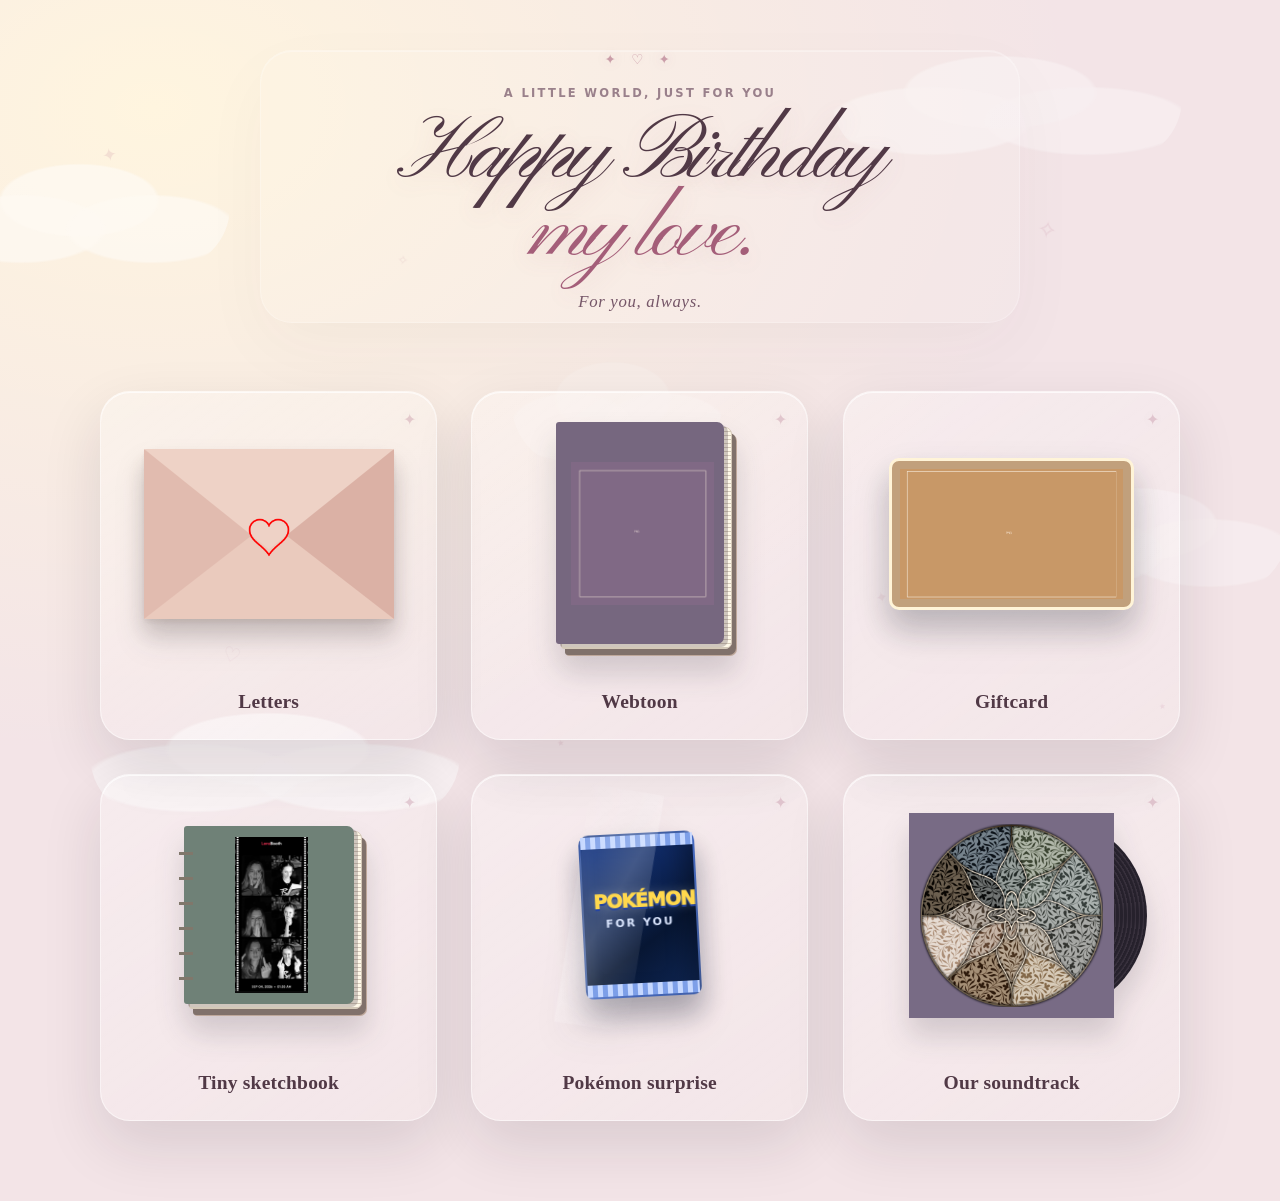
==== commit 226dc983: "Update index.html" ====
--- a/index.html
+++ b/index.html
@@ -92,7 +92,7 @@
 
   // POKÉMON PACK: Hier später einfach deine Dateien einsetzen.
   pokemon: {
-    packCover: "", // z. B. assets/pokemon/pack.png
+    packCover: "assets/pack.PNG", // z. B. assets/pack.PNG
     reveals: [
       "assets/pokemon1.PNG", // assets/pokemon/photo-01.png
       "assets/pokemon2.PNG", // assets/pokemon/photo-02.png
@@ -107,53 +107,53 @@
     // BRIEF 01
     { title: "Open if it is your birthday", audio: "assets/birthday.mp3", image: "" },
     // BRIEF 02
-    { title: "Open if you miss me…", audio: "", image: "" },
+    { title: "What I love about you", audio: "", image: "" },
     // BRIEF 03
-    { title: "Open if you can't sleep…", audio: "", image: "" },
+    { title: "Our date plans", audio: "", image: "" },
     // BRIEF 04
-    { title: "Open if you need a hug…", audio: "", image: "" },
+    { title: "Imagine we met earlier", audio: "", image: "" },
     // BRIEF 05
-    { title: "Open if you feel happy…", audio: "", image: "" },
+    { title: "Listen if you are sad", audio: "", image: "" },
     // BRIEF 06
-    { title: "Open if it's raining…", audio: "", image: "" },
+    { title: "Open if i fell asleep and you are still awake", audio: "", image: "" },
     // BRIEF 07
-    { title: "Open if you're overthinking…", audio: "", image: "" },
+    { title: "Open when you overworked yourself", audio: "", image: "" },
     // BRIEF 08
-    { title: "Open if you need courage…", audio: "", image: "" },
+    { title: "Open when you need attention", audio: "", image: "" },
     // BRIEF 09
-    { title: "Open if you feel lonely…", audio: "", image: "" },
+    { title: "Open after we med up", audio: "", image: "" },
     // BRIEF 10
-    { title: "Open if you need a smile…", audio: "", image: "" },
+    { title: "Open if I did something dumb", audio: "", image: "" },
     // BRIEF 11
-    { title: "Open if you had a bad day…", audio: "", image: "" },
+    { title: "Open when you are bored", audio: "", image: "" },
     // BRIEF 12
-    { title: "Open if you want to dream…", audio: "", image: "" },
+    { title: "Open when you are crying and didnt tell me you dumb whore", audio: "", image: "" },
     // BRIEF 13
-    { title: "Open if you're proud of yourself…", audio: "", image: "" },
+    { title: "Open if you are overthinking", audio: "", image: "" },
     // BRIEF 14
-    { title: "Open if you need a break…", audio: "", image: "" },
+    { title: "Open if you dont feel good about yourself", audio: "", image: "" },
     // BRIEF 15
-    { title: "Open if you feel lost…", audio: "", image: "" },
+    { title: "Open if you want to know what i noticed about you", audio: "", image: "" },
     // BRIEF 16
-    { title: "Open if it's your birthday…", audio: "", image: "" },
+    { title: "Open if you need to make a difficult decision", audio: "", image: "" },
     // BRIEF 17
     { title: "Open if you need motivation…", audio: "", image: "" },
     // BRIEF 18
-    { title: "Open if you're bored…", audio: "", image: "" },
+    { title: "top secret", audio: "", image: "" },
     // BRIEF 19
-    { title: "Open if you want a memory…", audio: "", image: "" },
+    { title: "Open if you dont have a reason to open anything", audio: "", image: "" },
     // BRIEF 20
-    { title: "Open if you need reassurance…", audio: "", image: "" },
+    { title: "Open if you need to remember the begining", audio: "", image: "" },
     // BRIEF 21
-    { title: "Open if you're feeling curious…", audio: "", image: "" },
+    { title: "Open after you left the airport after I visited", audio: "", image: "" },
     // BRIEF 22
-    { title: "Open if you need some magic…", audio: "", image: "" },
+    { title: "Open if I am taking forever to reply", audio: "", image: "" },
     // BRIEF 23
-    { title: "Open if you want an adventure…", audio: "", image: "" },
+    { title: "Open if you want to know my favorite memories", audio: "", image: "" },
     // BRIEF 24
-    { title: "Open if you need to feel loved…", audio: "", image: "" },
+    { title: "Open if you want to hear me yapping", audio: "", image: "" },
     // BRIEF 25
-    { title: "Open if you just want to…", audio: "", image: "" }
+    { title: "Open if this is the very last letter", audio: "", image: "" }
   ]
 };
 /* FARBSTIMMUNGEN: Hintergrund, Verlauf, Schrift, kleine Texte, Akzent, Herzen/Sterne. */
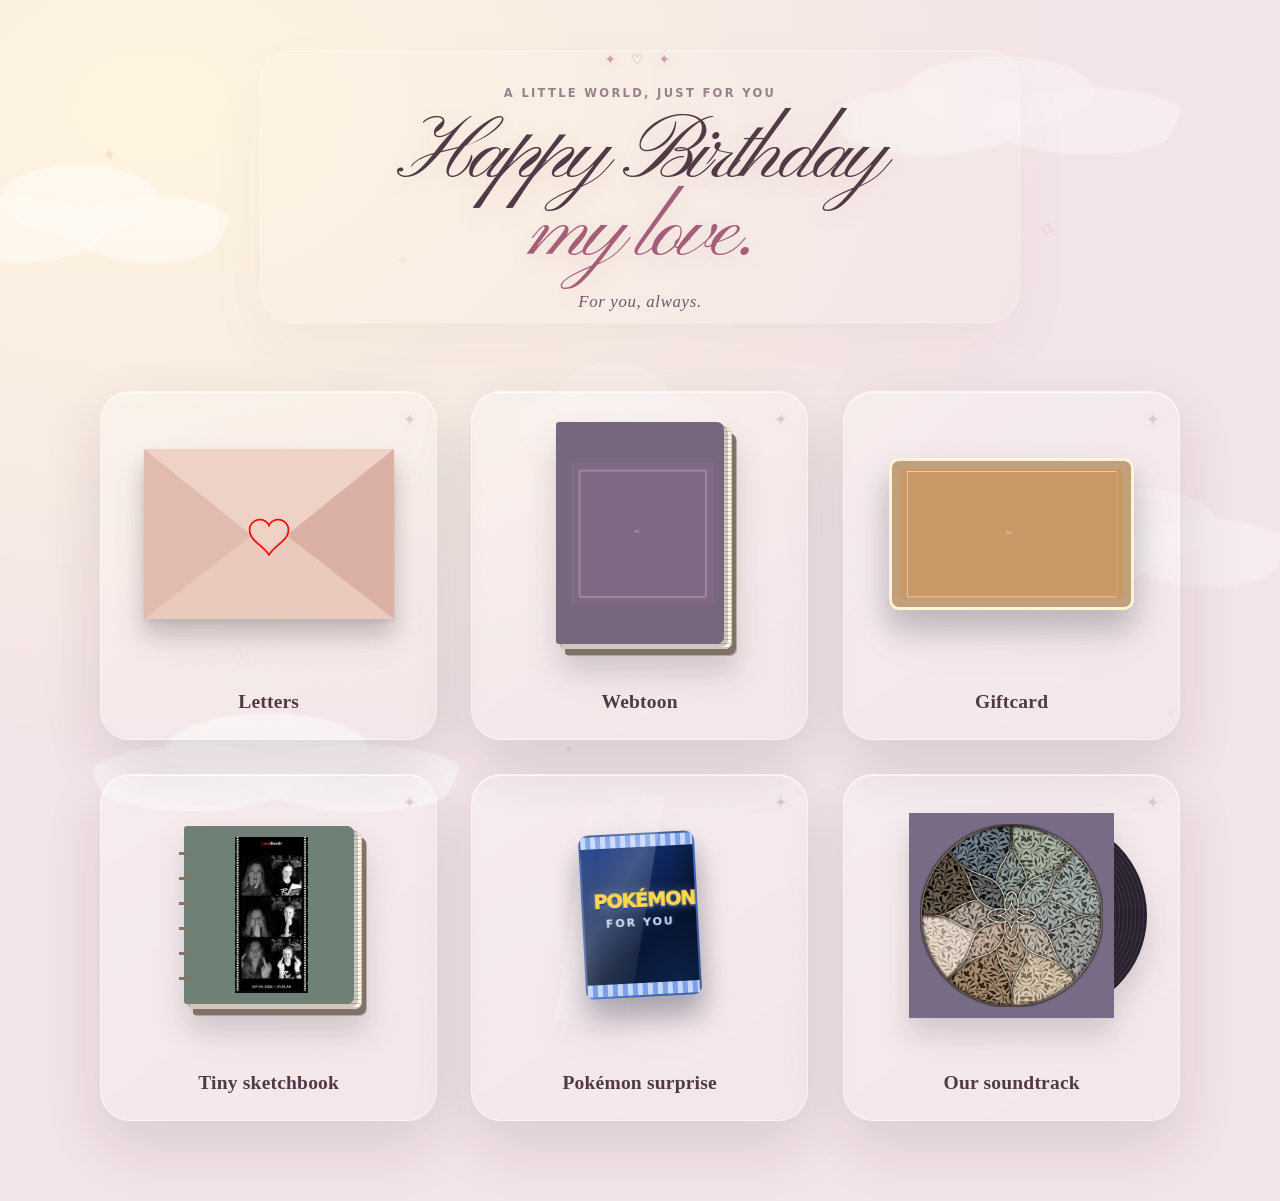
==== commit 5c481441: "Update index.html" ====
--- a/index.html
+++ b/index.html
@@ -139,7 +139,7 @@
     // BRIEF 17
     { title: "Open if you need motivation…", audio: "", image: "" },
     // BRIEF 18
-    { title: "top secret", audio: "", image: "" },
+    { title: "top secret", audio: "assets/rickroll.mp3", image: "" },
     // BRIEF 19
     { title: "Open if you dont have a reason to open anything", audio: "", image: "" },
     // BRIEF 20
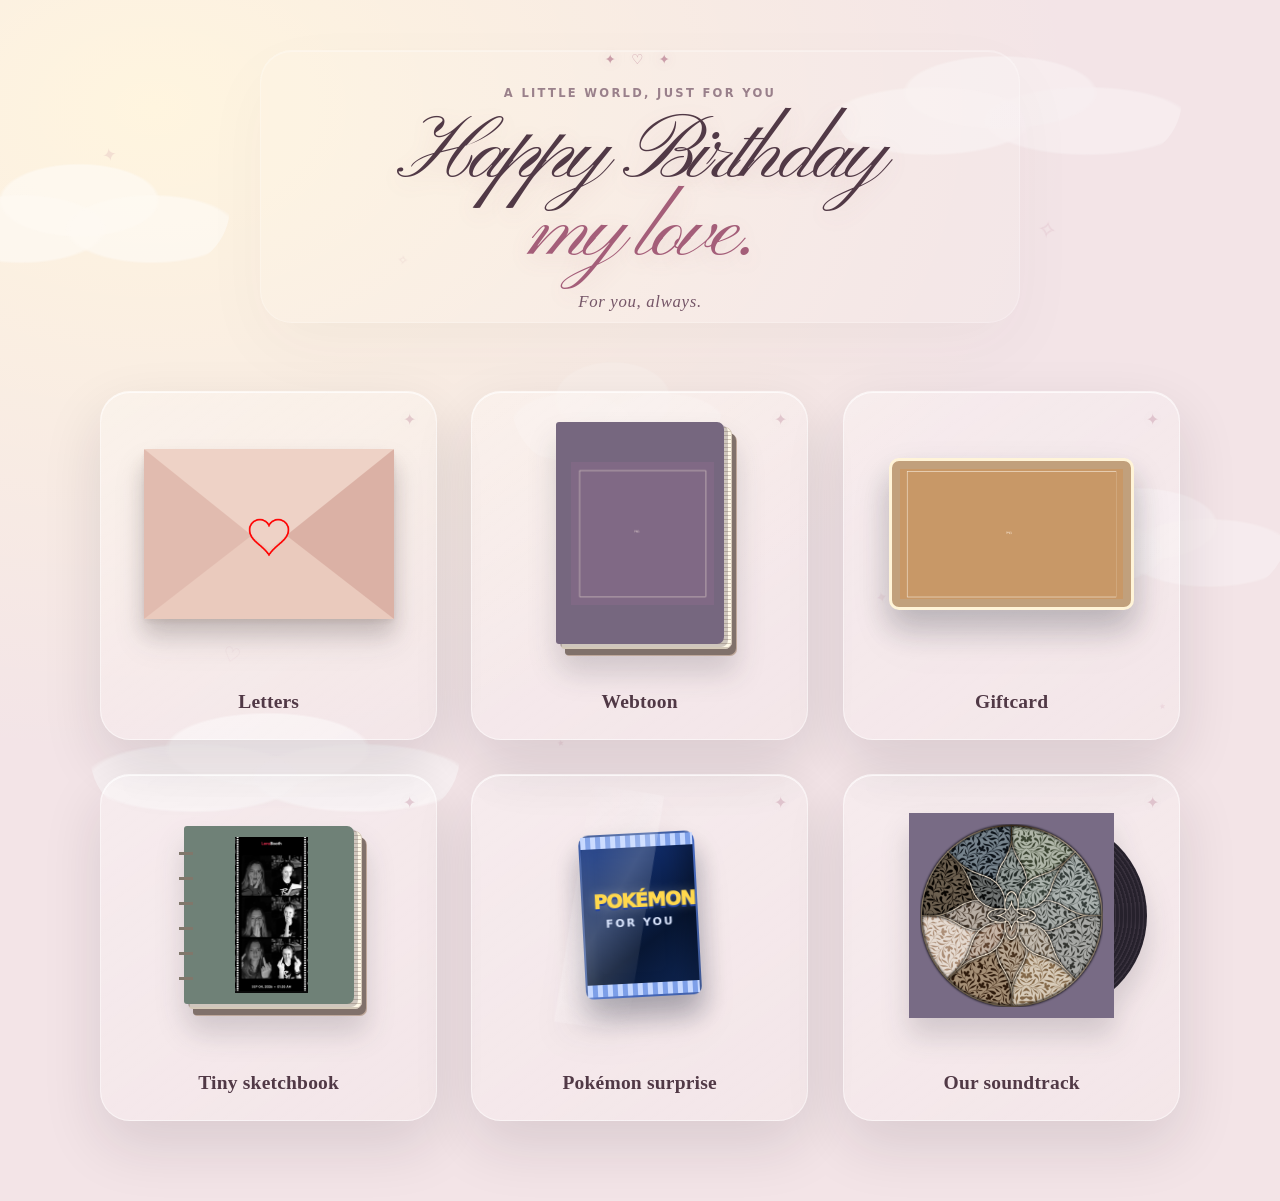
==== commit 5eb2fedd: "Update index.html" ====
--- a/index.html
+++ b/index.html
@@ -72,10 +72,9 @@
 
   // WEBTOON: Panels von oben nach unten, beliebig viele Einträge möglich.
   comic: [
-    "", // assets/webtoon/panel-01.png
-    "", // assets/webtoon/panel-02.png
-    "", // assets/webtoon/panel-03.png
-    ""  // assets/webtoon/panel-04.png
+    "assets/webtoon1.JPG", // assets/webtoon/panel-01.png
+    "assets/webtoon2.JPG", // assets/webtoon/panel-02.png
+
   ],
 
   // SKETCHBOOK: Jede innere Liste ist EINE Seite; 2–3 PNGs empfohlen.
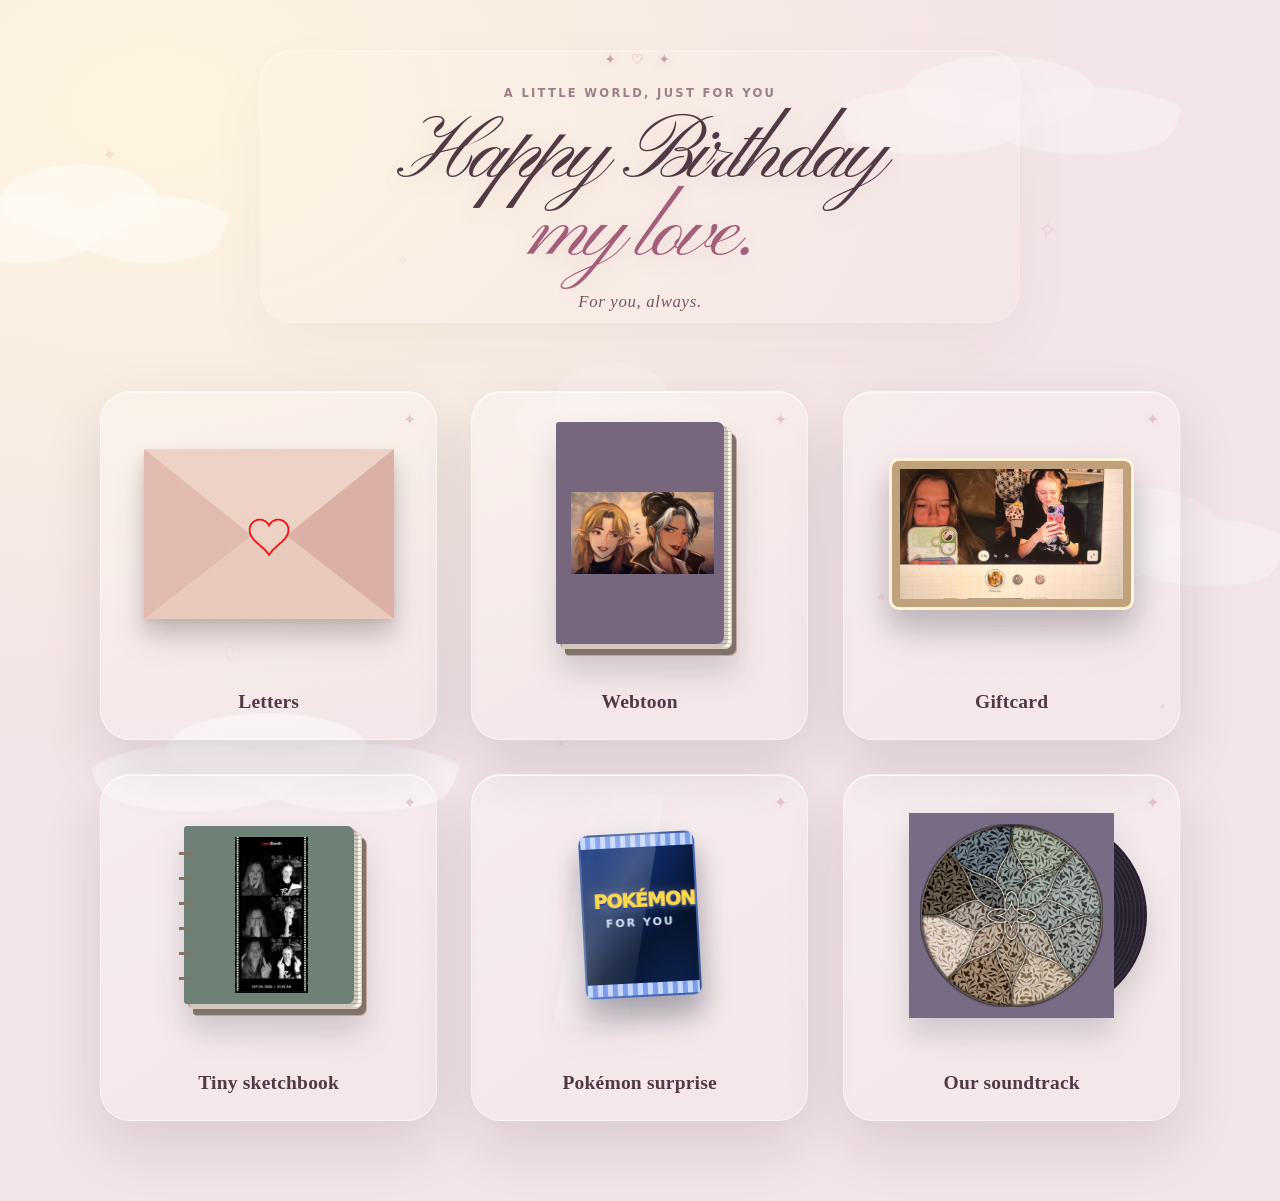
==== commit 5c06fb72: "Update index.html" ====
--- a/index.html
+++ b/index.html
@@ -58,8 +58,8 @@
 
   // TITELBILDER DER STARTSEITE
   covers: {
-    webtoon: "",    // assets/webtoon/cover.png
-    giftcard: "",   // assets/giftcards/cover.png
+    webtoon: "assets/4.JPG",    // assets/webtoon/cover.png
+    giftcard: "assets/14.JPG",   // assets/giftcards/cover.png
     sketchbook: "assets/15.JPG", // assets/sketchbook/cover.png
     vinyl: "assets/Vinyl1.PNG"       // assets/music/cover.png
   },
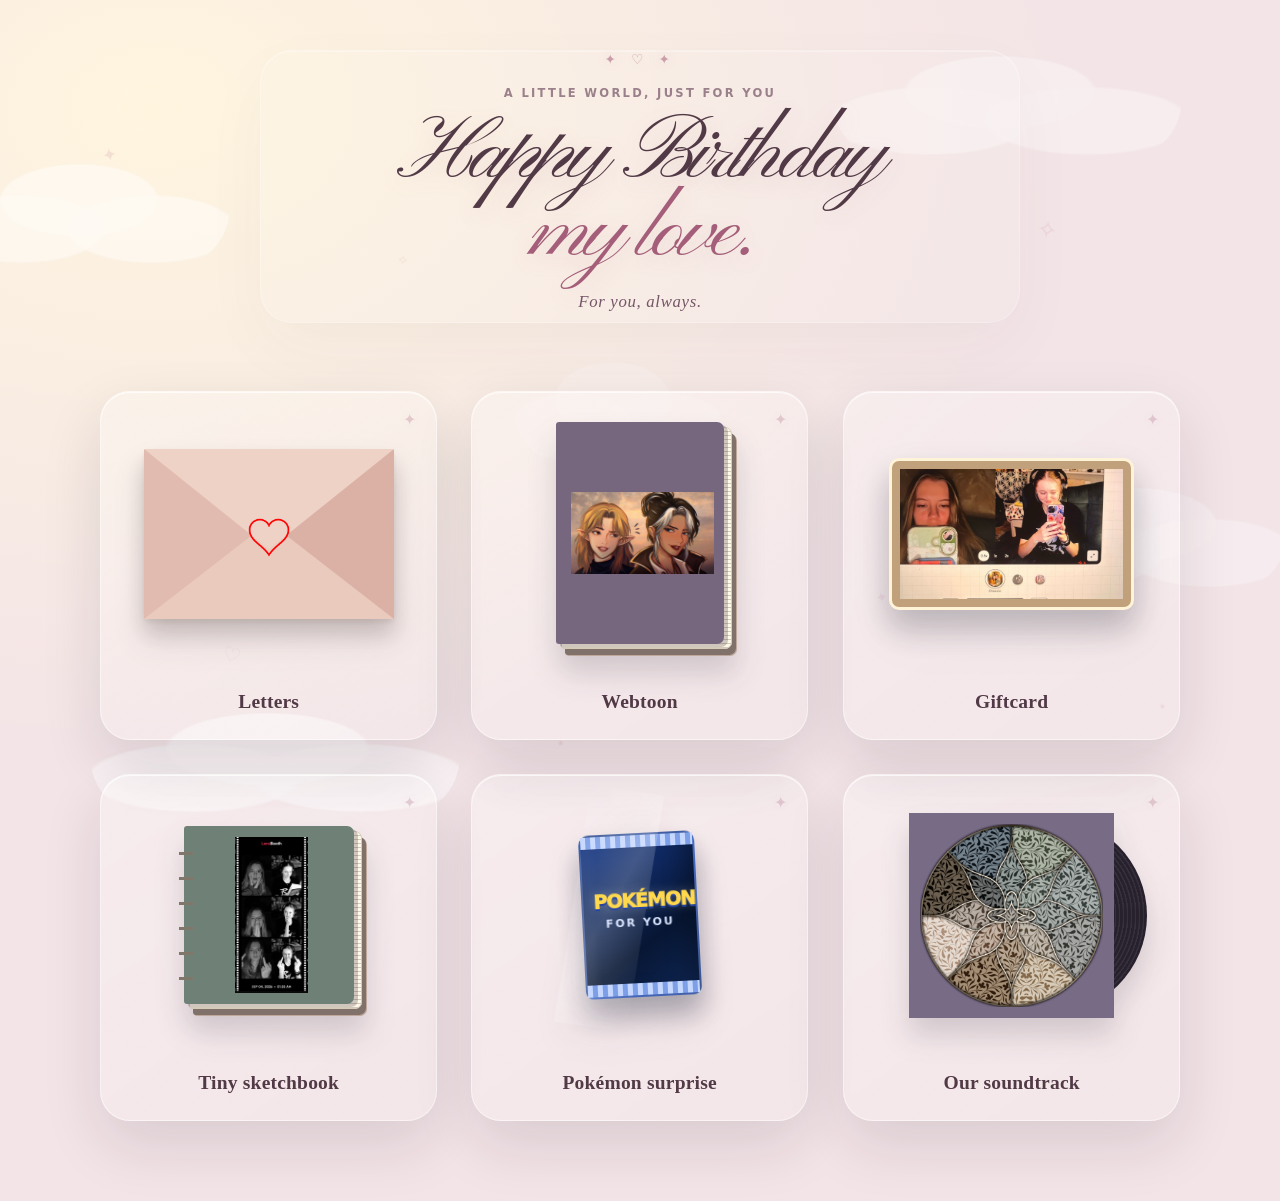
==== commit 0c705a79: "Update index.html" ====
--- a/index.html
+++ b/index.html
@@ -66,8 +66,8 @@
 
   // ZWEI HORIZONTALE GUTSCHEINE: Bild bleibt vollständig sichtbar.
   giftcards: [
-    "", // assets/giftcards/card-01.png
-    ""  // assets/giftcards/card-02.png
+    "assets/pop.PNG", // assets/giftcards/card-01.png
+    "assets/spa.JPG"  // assets/giftcards/card-02.png
   ],
 
   // WEBTOON: Panels von oben nach unten, beliebig viele Einträge möglich.
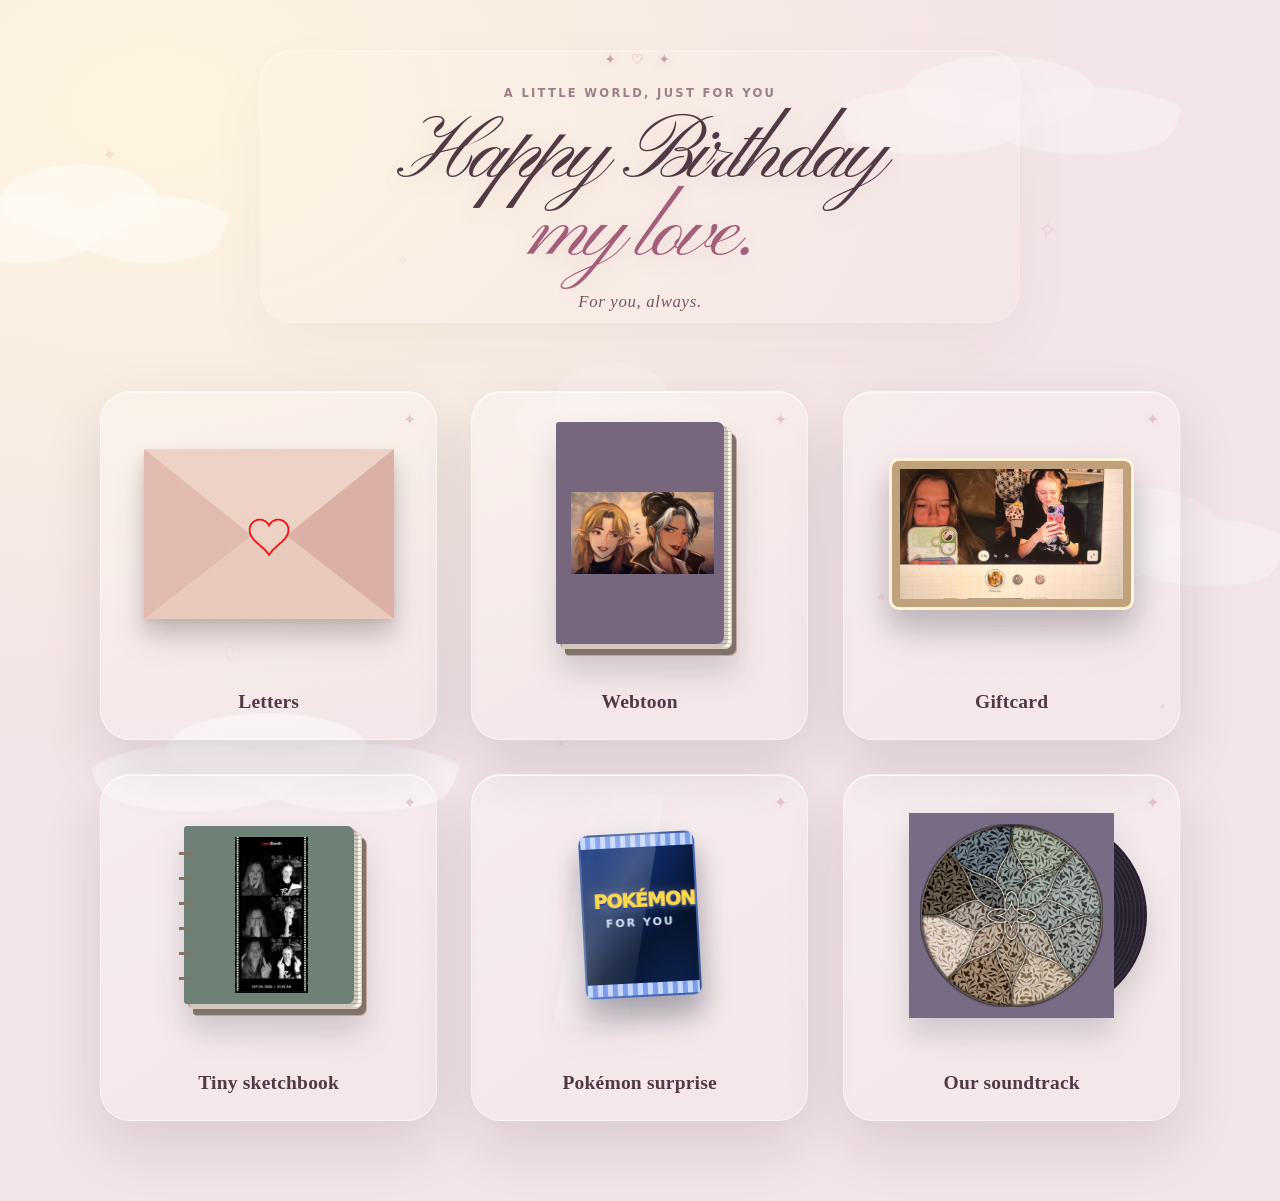
==== commit 378425d0: "Update index.html" ====
--- a/index.html
+++ b/index.html
@@ -85,7 +85,7 @@
     ["assets/10.JPG", "assets/11.JPG", "assets/12.JPG"], // Seite 4
     ["assets/13.JPG", "assets/14.JPG", "assets/15.JPG"], // Seite 5
     ["assets/16.JPG", "assets/17.JPG", "assets/18.JPG"], // Seite 6
-    ["", "", ""], // Seite 7
+    ["assets/Bildschirmfoto 2026-10-03 um 16.04.47.PNG", "", ""], // Seite 7
     ["", "", ""]  // Seite 8
   ],
 
